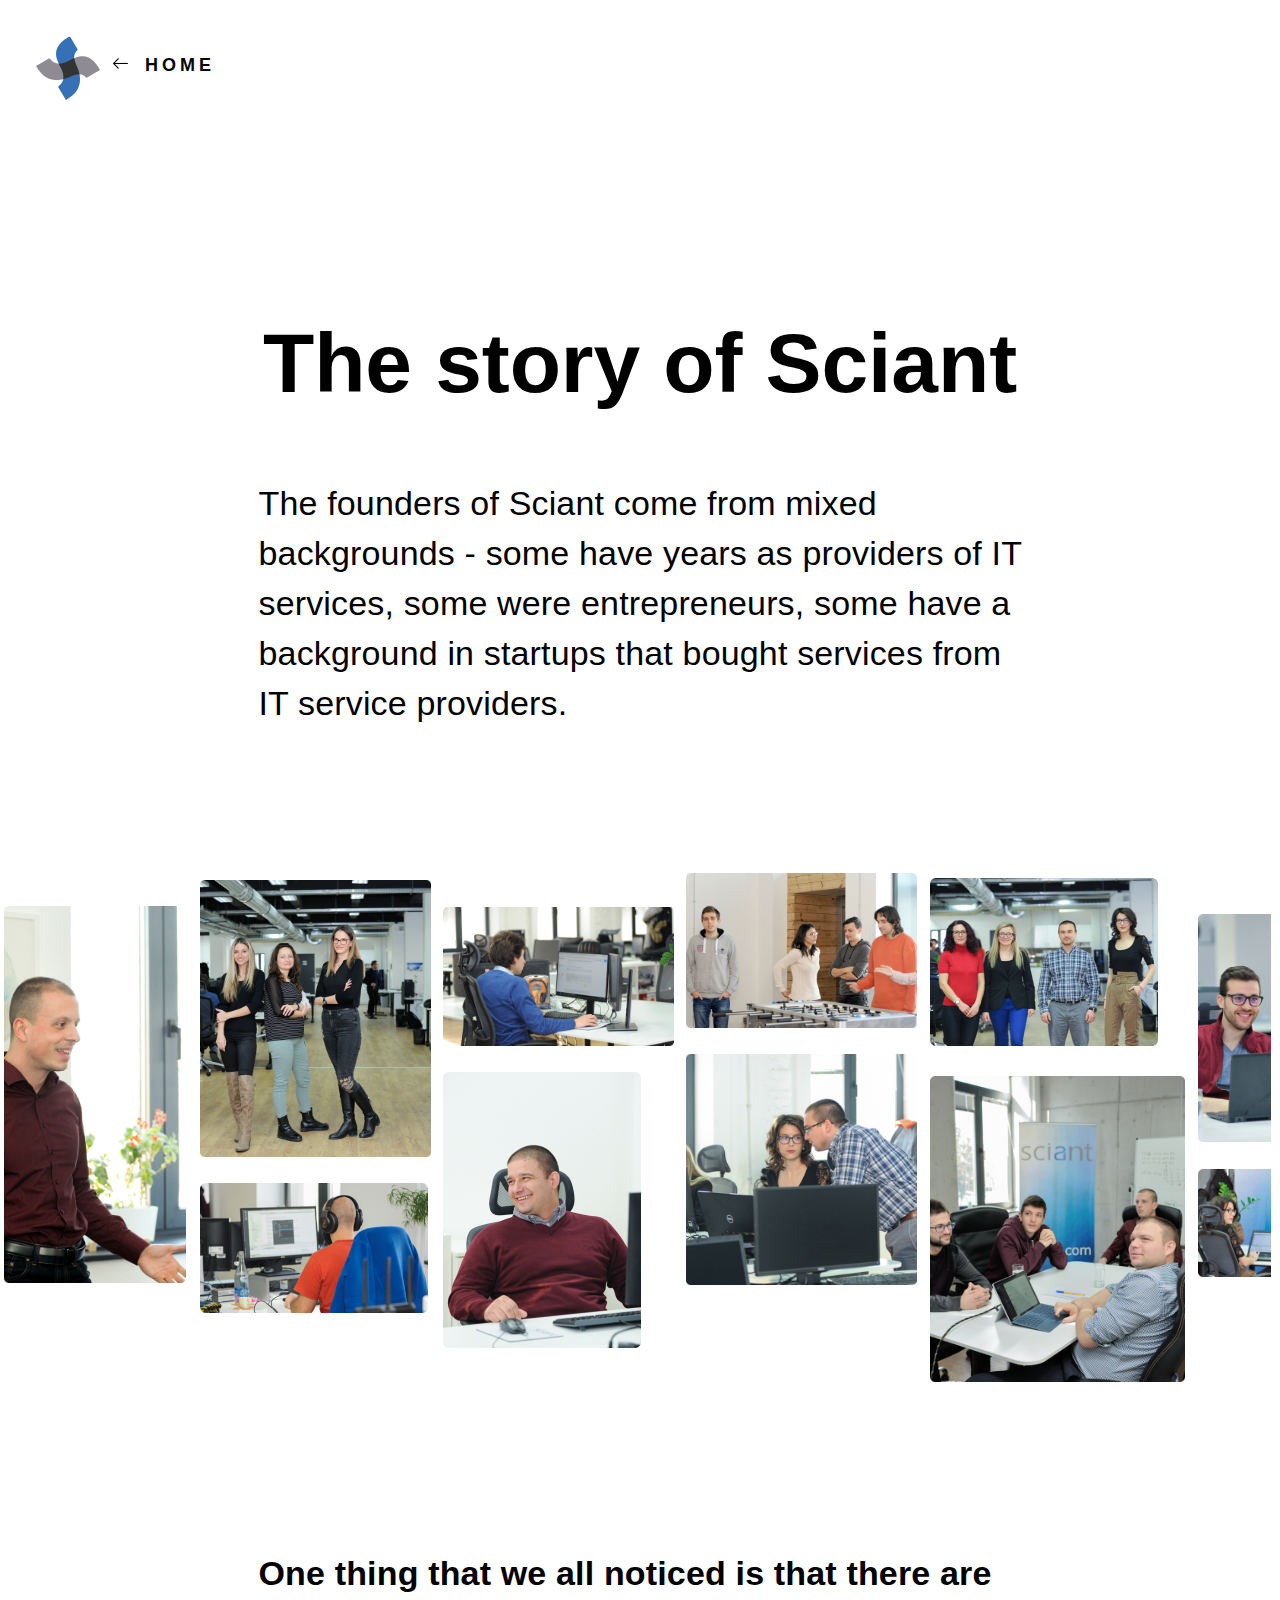
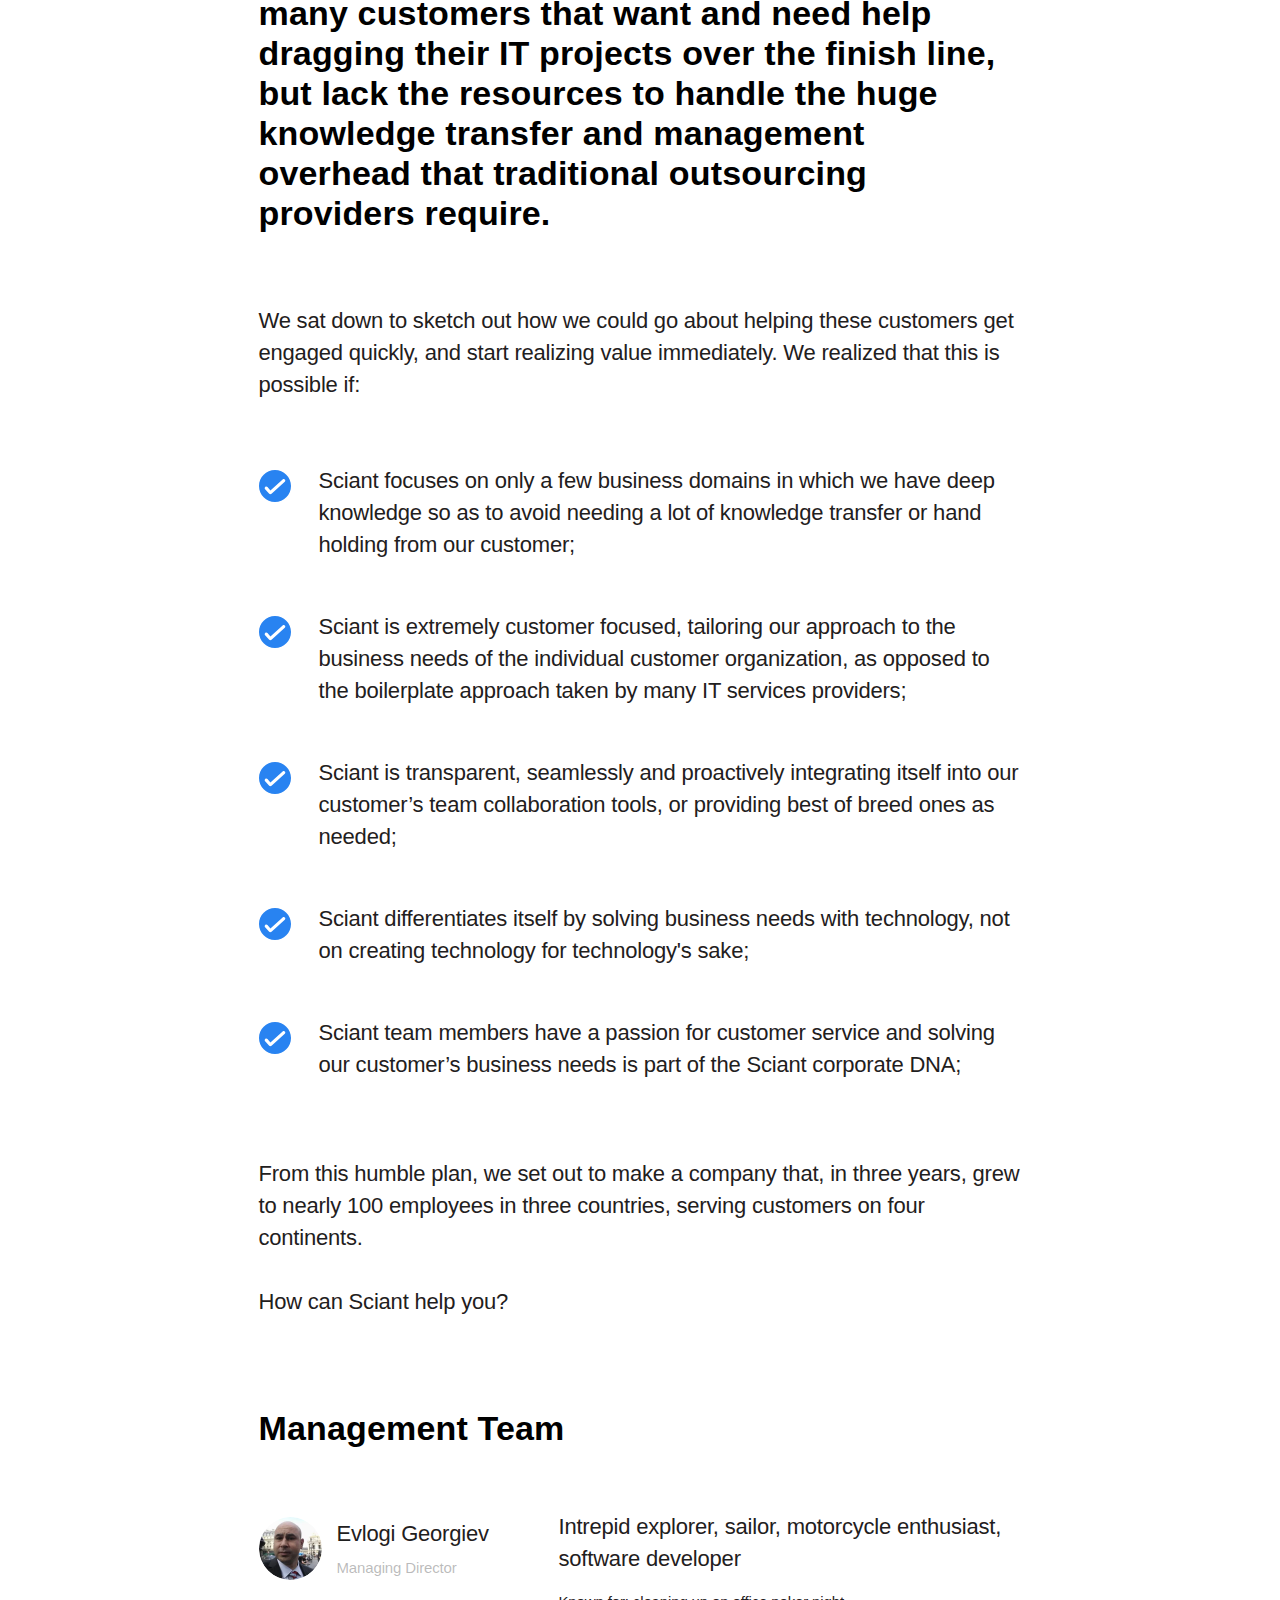
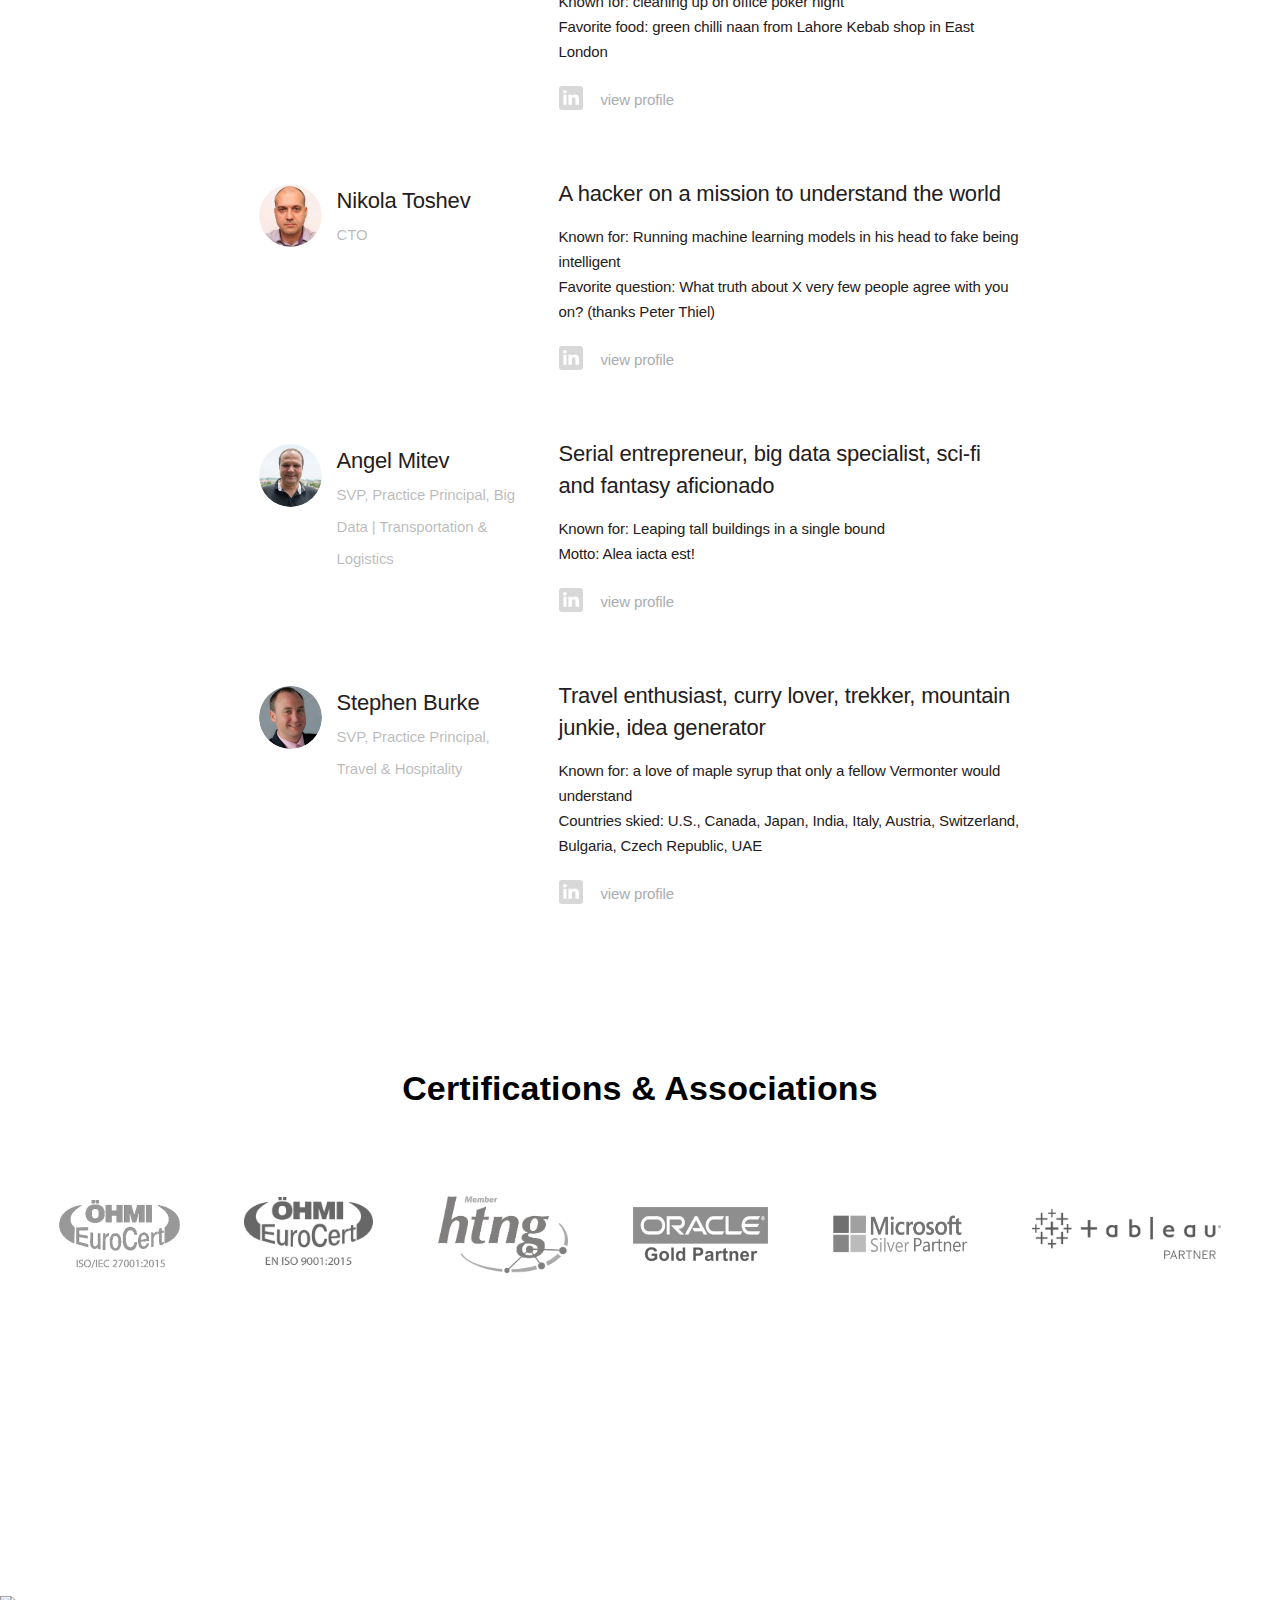
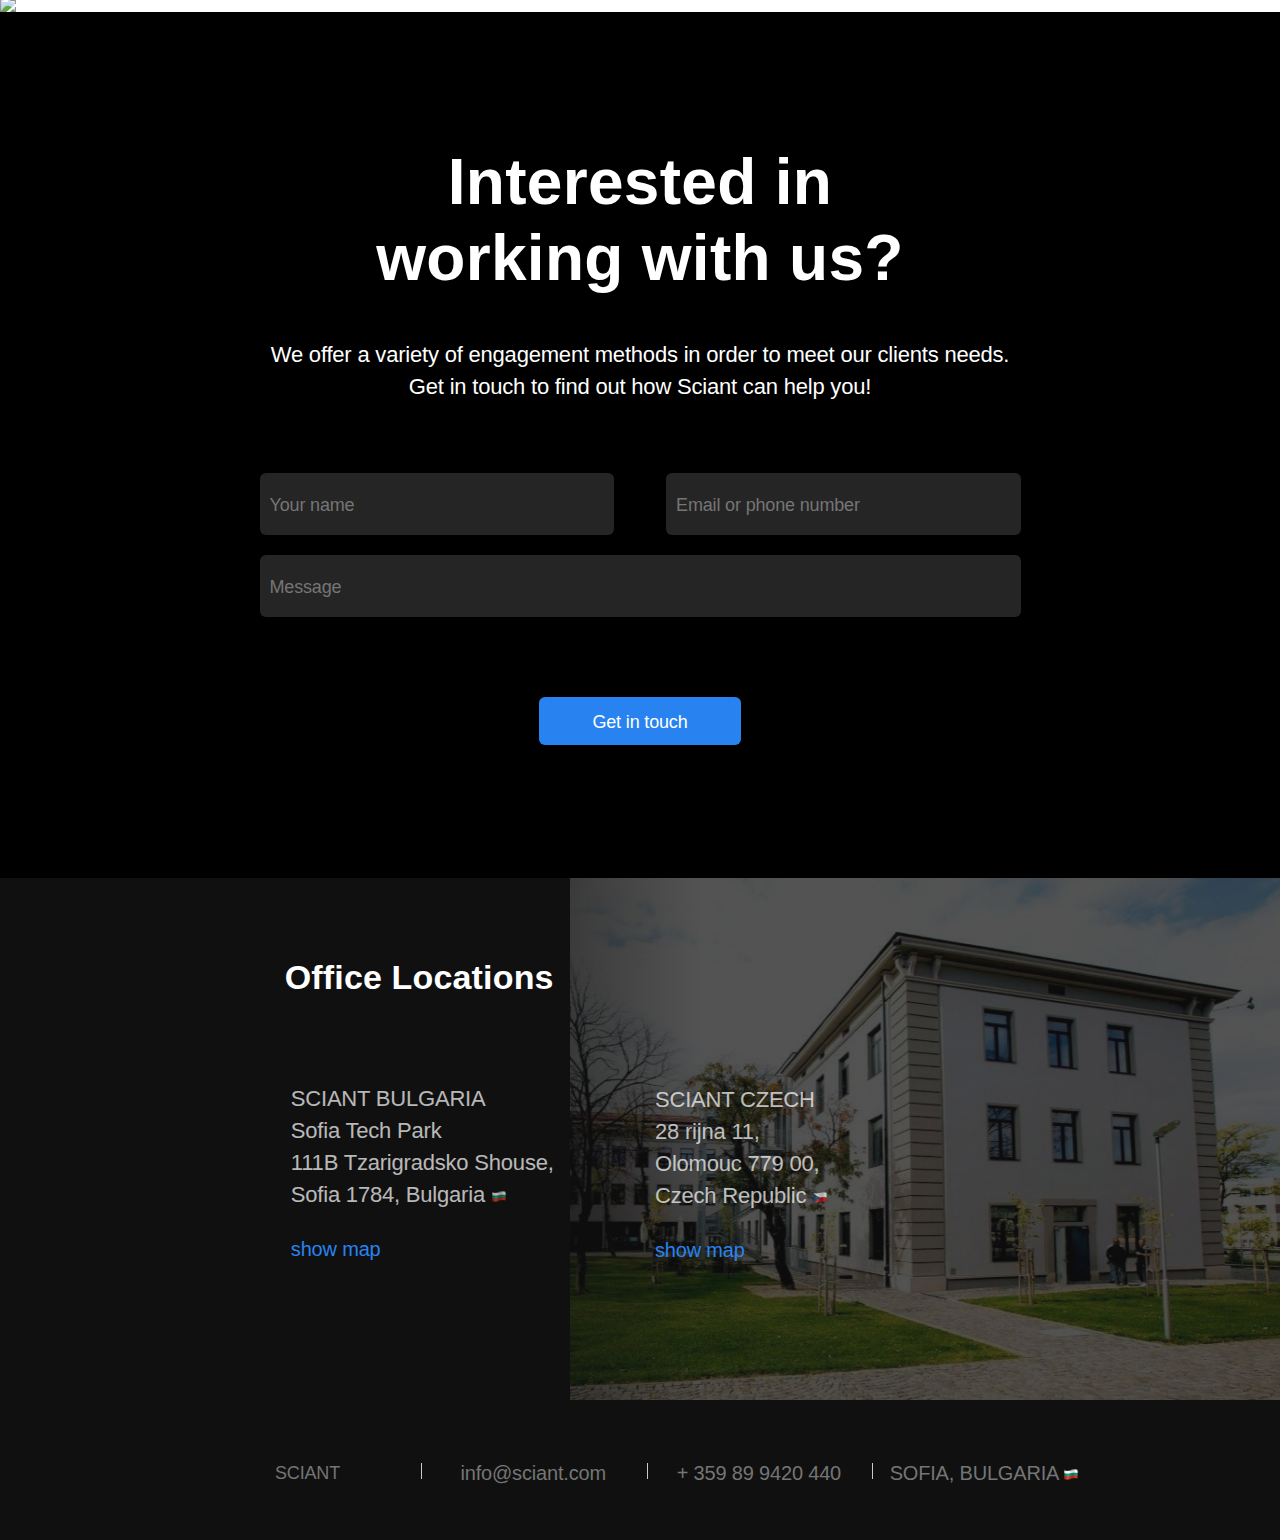
==== view/about.html @ cb7b6404 "Added tableau logo to partners." ====
<!DOCTYPE html>
<html lang="en">

<head>
    <meta charset="UTF-8">
    <meta name="viewport" content="width=device-width, initial-scale=1.0">
    <meta http-equiv="X-UA-Compatible" content="ie=edge">
    <link href="../styles/index.css" rel="stylesheet" />
    <link rel="icon" href="../assets/desktop/Logo.png">
    <title>About</title>

    <script src="https://ajax.googleapis.com/ajax/libs/jquery/3.3.1/jquery.min.js"></script>
    <script src="https://ajax.aspnetcdn.com/ajax/jQuery/jquery-3.3.1.min.js"></script>

    <script>
        $(function () {
            $("#footer").load("footer.html");
            $('#contact').load('contact.html')
        });
    </script>

</head>

<body>
    <div class="about">
        <img class='logo' src="../assets/desktop/Logo.png" />
        <a href="../index.html">HOME</a>
    </div>
    <section class="story">
        <h1>The story of Sciant</h1>
        <h3>The founders of Sciant come from mixed backgrounds - some have years as providers of IT services, some were
            entrepreneurs, some have a background in startups that bought services from IT service providers. </h3>
    </section>
    <div class="pictures-desktop">
        <div class="col1">
            <img class="img1" src="../assets/desktop/Rectangle@2x.png">
        </div>
        <div class="col2">
            <img class="img2" src="../assets/desktop/Rectangle Copy 2@2x.png">
            <img class="img3" src="../assets/desktop/Rectangle Copy 6@2x.png">
        </div>
        <div class="col3">
            <img class="img4" src="../assets/desktop/Rectangle Copy 7@2x.png">
            <img class="img5" src="../assets/desktop/Rectangle Copy 8@2x.png">
        </div>
        <div class="col4">
            <img class="img6" src="../assets/desktop/Rectangle Copy 9@2x.png">
            <img class="img7" src="../assets/desktop/Rectangle Copy 10@2x.png">
        </div>
        <div class="col5">
            <img class="img8" src="../assets/desktop/Rectangle Copy 12@2x.png">
            <img class="img9" src="../assets/desktop/Rectangle Copy 11@2x.png">
        </div>
        <div class="col6">
            <img class="img10" src="../assets/desktop/Rectangle Copy 13@2x.png">
            <img class="img11" src="../assets/desktop/Rectangle Copy 14@2x.png">
        </div>
    </div>
    <section class="noticed">
        <h3>One thing that we all noticed is that there are many customers that want and need help dragging their IT
            projects over the finish line, but lack the resources to handle the huge knowledge transfer and management
            overhead that traditional outsourcing providers require.</h3>
        <p>We sat down to sketch out how we could go about helping these customers get engaged quickly, and start
            realizing value immediately.
            We realized that this is possible if:</p>
        <ul>
            <li>
                <div>Sciant focuses on only a few business domains in which we have deep knowledge so as to avoid
                    needing a lot of knowledge transfer or hand holding from our customer;</div>
            </li>
            <li>
                <div>Sciant is extremely customer focused, tailoring our approach to the business needs of the
                    individual customer organization, as opposed to the boilerplate approach taken by many IT services
                    providers;</div>
            </li>
            <li>
                <div>Sciant is transparent, seamlessly and proactively integrating itself into our customer’s
                    team collaboration tools, or providing best of breed ones as needed;
                </div>
            </li>
            <li>
                <div>Sciant differentiates itself by solving business needs with technology, not on creating technology
                    for technology's sake;</div>
            </li>
            <li>
                <div>Sciant team members have a passion for customer service and solving our customer’s business needs
                    is part of the Sciant corporate DNA;</div>
            </li>
        </ul>
        <p class="from">From this humble plan, we set out to make a company that, in three years, grew to nearly 100
            employees in
            three countries, serving customers on four continents.
            <br><br>How can Sciant help you?
        </p>
    </section>
    <section class="management">
        <h3>Management Team</h3>
        <ul>
            <li>
                <div class="person">
                    <img src="../assets/desktop/Rectangle 3 Copy 3@2x.png">
                    <p>Evlogi Georgiev
                        <br><span>Managing Director</span></p>
                </div>
                <div class="description">
                    <p>Intrepid explorer, sailor, motorcycle enthusiast, software developer</p>
                    <span>Known for: cleaning up on office poker night
                        <br> Favorite food: green chilli naan from Lahore Kebab shop in East London</span>
                    <a class='linkedin' href="https://www.linkedin.com/in/evlogi/" target="_blank">view profile</a>
                </div>
            </li>
            <li>
                <div class="person">
                    <img src="../assets/desktop/Rectangle 3 Copy 4@2x.png">
                    <p>Nikola Toshev
                        <br><span>CTO</span></p>
                </div>
                <div class="description">
                    <p>A hacker on a mission to understand the world</p>
                    <span>Known for: Running machine learning models in his head to fake being intelligent
                        <br>Favorite question: What truth about X very few people agree with you on? (thanks Peter Thiel)</span>
                    <a class='linkedin' href="https://www.linkedin.com/in/nikola-toshev-7912951/ " target="_blank">view
                        profile</a>
                </div>
            </li>
            <li>
                <div class="person">
                    <img src="../assets/desktop/Rectangle 3 Copy 5@2x.png">
                    <p>Angel Mitev
                        <br><span>SVP, Practice Principal, Big Data | Transportation & Logistics</span></p>
                </div>
                <div class="description">
                    <p>Serial entrepreneur, big data specialist, sci-fi and fantasy aficionado</p>
                    <span>Known for: Leaping tall buildings in a single bound
                        <br> Motto: Alea iacta est!</span>
                    <a class='linkedin' href="https://www.linkedin.com/in/angel-mitev/" target="_blank">view profile</a>
                </div>
            </li>
            <li>
                <div class="person">
                    <img src="../assets/desktop/Rectangle 3 Copy 6@2x.png">
                    <p>Stephen Burke
                        <br><span>SVP, Practice Principal, Travel & Hospitality</span></p>
                </div>
                <div class="description">
                    <p>Travel enthusiast, curry lover, trekker, mountain junkie, idea generator</p>
                    <span>Known for: a love of maple syrup that only a fellow Vermonter would understand
                        <br> Countries skied: U.S., Canada, Japan, India, Italy, Austria, Switzerland, Bulgaria, Czech
                        Republic, UAE
                    </span>
                    <a class='linkedin' href="https://www.linkedin.com/in/stephen-burke-94b251/ " target="_blank">view
                        profile</a>
                </div>
            </li>
        </ul>
    </section>
    <section class="certifications">
        <h3>Certifications & Associations</h3>
        <div class="logos">
            <img class='bitmap' src="../assets/desktop/Bitmap@2x.png">
            <img class='ohmi' src="../assets/desktop/ohmi1-b.png">
            <img class='htng' src="../assets/desktop/htng-b.png">
            <img class='oracle' src="../assets/desktop/Oracle-gold-partner-logo-300x119@2x.png">
            <img class='microsoft' src="../assets/desktop/Microsoft-Silver-Partner@2x.png">
            <img class='tableau' src="../assets/desktop/Tableau@2x.png">
        </div>
    </section>
    <img class="staff" src='../assets/desktop/Group 8 Copy 2@2x.png'>
    <section id="contact"></section>
    <section class="location">
        <div class="officebg">
            <h3>Office Locations</h3>
            <div>
                <p class="bulgaria">SCIANT BULGARIA<br>
                    Sofia Tech Park<br>
                    111B Tzarigradsko Shouse,<br>
                    Sofia 1784, Bulgaria
                </p>
                <a href="https://www.google.com/maps/place/Sofia+Tech+Park/@42.6675837,23.3712135,17z/data=!3m1!4b1!4m5!3m4!1s0x40aa85d643a3af15:0xcbc66ddbb54d08b3!8m2!3d42.6675837!4d23.3734022"
                    target="_blank">show map</a>
            </div>
        </div>
        <div class="officecz">
            <div>
                <p class="czech">SCIANT CZECH<br>
                    28 rijna 11,<br>
                    Olomouc 779 00,<br>
                    Czech Republic
                </p>
                <a href="https://www.google.com/maps/place/28.+%C5%99%C3%ADjna+459%2F11,+779+00+Olomouc/@49.5950466,17.2474837,17z/data=!3m1!4b1!4m5!3m4!1s0x47124ef4671cffcb:0xe9cf0e60f687d433!8m2!3d49.5950466!4d17.2496724"
                    target="_blank">show map</a>
            </div>
        </div>
    </section>

    <div id='footer'></div>
</body>

</html>
---- styles/index.css ----
@viewport {
    width: device-width;
}

.emailNotValidTip {
	color: #cc0000;
    font-size: 22px;
    font-weight: bold;
}

body {
    position: static;
    max-width: 1680px;
    width: 100%;
    font-family: -apple-system, BlinkMacSystemFont, sans-serif;
    font-size: 22px;
    letter-spacing: -0.2px;
    margin: 0 auto;
    padding: 0 auto;
    color: #1F2020;
    line-height: 32px;
    scroll-snap-type:none;
    scroll-snap-align: none;
    overflow-x: hidden;
}
.head {
    width: 60%;
}

div.menuDiv.fa, .fa-align-justify {
    display: none;
}

section {
    max-width: 1680px;
}

h1 {
    font-size: 84px;
    font-weight: 900;
    letter-spacing: -0.11px;
    line-height: 100px;
    margin-bottom: 30px;
	padding-top: 50px;
    color: #000000;
}

h2 {
    font-size: 64px;
    font-weight: 900;
    letter-spacing: 0.3px;
    line-height: 76px;
    color: #000000;
}

h3 {
    font-size: 34px;
    font-weight: bold;
    letter-spacing: 0.16px;
    line-height: 40px;
    color: #000000;
}

h4 {
    color: #808080;
    font-size: 15px;
    letter-spacing: 0.16px;
    line-height: 25px;
    margin-top: 0;
}

ul {
    list-style-type: none;
    display: flex;
}

a {
    text-decoration: none;
    font-size: 20px;
    letter-spacing: -0.18px;
    line-height: 30px;
}




hr {
    max-width: 903px;
    margin: auto;
    border: 1px solid #D2D3D4;
    width: 99%;
    margin-bottom: 30px;
    margin-top: 50px;
}
#servicesID {
    height: 88px;
}
#verticalsID {
    height: 88px;
}
#jobsID {
    height: 88px;
}

.header {
    width: 100%;
    max-width: 1680px;
    max-height: 88px;
    display: flex;
    flex-direction: row;
    justify-content: space-between;
    top: 0;
    position: fixed;
    background-color:#FFFFFF;
    z-index: 100000;
}

.logo-header {
    background-image: url('../assets/desktop/Logotype@3x.svg');
    width: 191px;
    height: 64px;
    margin-left: 36px;
    margin-top: 2%;
    margin-bottom: 4%;
}


#menu{
    padding: 0px;
    justify-content: flex-end;
    background-color: #FFFFFF;
    margin-right: 3%;

}

.header li {
    margin: 3% 2% 0;
}

.header a {
    display: block;
    color: #1F2020;
    font-size: 22px;
    letter-spacing: -0.2px;
    line-height: 26px;
}


.presentation {
    margin: 6% 2% 0 21.3%;
}

.presentation h3 {
    font-weight: 500;
    line-height: 50px;
    max-width: 826px;
    margin-bottom: 30px;
}

.button {
    height: 48px;
    width: 202px;
    border-radius: 6px;
    background-color: #2883F1;
    color: #FFFFFF;
    font-size: 18px;
    font-weight: 500;
    letter-spacing: -0.16px;
    line-height: 48px;
    border: none;
    text-align: center;
}

.presentation a {
    color: #A9ADB2;
    font-size: 15px;
    font-weight: 500;
    letter-spacing: -0.14px;
    line-height: 18px;
    display: inline-block;
    margin-right: 3.5%;
    margin-top: 135px;
}

.presentation a::before {
    height: 24px;
    width: 24px;
    vertical-align: -27%;
    margin-right: 15px;
}

.twitter::before {
    content: url('../assets/desktop/Twitter-Default.png');
}

.linkedin::before {
    content: url('../assets/desktop/LinkedIn-Default@3x.svg');
}

.twitter:hover::before {
    content: url('../assets/desktop/Twitter-Active@3x.svg');
}

.linkedin:hover::before {
    content: url('../assets/desktop/LinkedIn-Active.png')
}

#about {
    height: 800px;
    max-width: 1680px;
    margin-top: 145px;
    position: relative;
    overflow: hidden;
}

#sciantVideo {
    position: absolute;
    top: 0;
    left: 0;
    height: 945px;
    background: linear-gradient(51.44deg, #3670B6 0%, #3065A4 100%);
    z-index: -1;
}

#about h3 {
    position: sticky;
    font-weight: 500;
    color: #FFFFFF;
    padding: 183px 2% 0 21.5%;
    max-width: 560px;
}

#about a {
    color: #FFFFFF;
    opacity: 0.7;
    display: inline-block;
    margin: 25px auto 0 21.5%;
}

#about a::after {
    content: '';
    border: solid white;
    border-width: 0 2px 2px 0;
    display: inline-block;
    padding: 3px;
    margin-left: 14px;
    opacity: 0.7;
    vertical-align: 1px;
    transform: rotate(-45deg);
    -webkit-transform: rotate(-45deg);
}

#verticals {
    text-align: center;
    max-width: 766px;
    margin: 100px auto 0px;
}

.knowledge {
    max-width: 580px;
    margin: -14px auto 69px;
}

#verticals ul {
    text-align: left;
    justify-content: space-between;
    padding: 0;
}

#verticals li {
    max-width: 363px;
    margin-bottom: 60px;
}

#verticals h3 {
    margin-bottom: 24px;
}

.automotive {
    padding-top: 33px;
}

.automotive::before {
    content: url('../assets/desktop/car@3x.svg');
    height: 66px;
    width: 100px;
}

.finTech::before {
    content: url('../assets/desktop/Fintech@3x.svg');
    height: 100px;
    width: 100px;
}

.transportation {
    padding-top: 12px;
}

.transportation::before {
    content: url('../assets/desktop/Logistics@3x.svg');
    height: 86px;
    width: 100px;
    display: block;
    padding-bottom: 19px;
}

.travel::before {
    content: url('../assets/desktop/Travel@3x.svg');
    height: 100px;
    width: 100px;
    padding-bottom: 17px;
    display: block;
}

#services {
    margin-top: -30px;
}

#services h2 {
    font-size: 44px;
    font-weight: 900;
    letter-spacing: 0.21px;
    line-height: 53px;
    text-align: center;
    padding-top: 10px;
}

#services img {
    height: 76px;
    width: 76px;
    margin-bottom: -7px;
}

#services li {

    display: flex;
    flex-direction: row;
}

#services ul {
    justify-content: center;
    margin: 57px 0px -56px -38px;
    flex-direction: row;
}

#services div {
    display: inline-block;
    width: 163px;
    text-align: center;
    padding: 19px;
}

.technologies {
    height: 363px;
    width: 100%;
    background-color: #F2F2F2;
    margin-top: 123px;
    text-align: center;
    padding-bottom: 30px;
}

.technologies h3 {
    padding-top: 118px;
}

.logos {
    display: flex;
    flex-wrap: wrap;
    flex-direction: row;
    justify-content: space-between;
    padding: 11px;
    align-items: center;
    max-width: 1163px;
    margin: auto;
}

.java {
    height: 67px;
    width: 108px;
}

.js {
    height: 77px;
    width: 77px;
}

.python {
    height: 53px;
    width: 192px;
}

.react {
    height: 77px;
    width: 138px
}

.net {
    height: 35px;
    width: 144px;
}

.angular {
    height: 39px;
    width: 153px;
}

.hadoop {
    height: 50px;
    width: 188px;
}

.news {
    max-width: 872px;
    margin: 121px 0px 168px 27.2%;
}

.news ul {
    flex-direction: column;
    padding: 0;

}

.news li {
    display: flex;
    flex-direction: row;
    justify-content: space-between;
}

.news img {
    height: 260px;
    width: 263px;
    border: 1px solid #D2D3D4;
    border-radius: 10px;
    margin-top: 30px;
    margin-right: 2%;
}

.news div {
    max-width: 572px;
}

.news span {
    color: #808080;
    font-size: 15px;
    font-weight: bold;
    letter-spacing: 0.16px;
    line-height: 18px;
    display: block;
    margin-top: 36px;
    margin-bottom: -19px;
}

.news p {
    margin: -10px 0 29px;
}

.news a {
    color: #0076FD;
}

.news a::after {
    content: '';
    border: solid #0076FD;
    ;
    border-width: 0 2px 2px 0;
    display: inline-block;
    padding: 3px;
    margin-left: 14px;
    opacity: 0.7;
    vertical-align: 1px;
    transform: rotate(-45deg);
    -webkit-transform: rotate(-45deg);
}

.clients {
    background-color: #000000;
}

.clients h2 {
    padding-top: 133px;
    padding-bottom: 15px;
    color: #FFFFFF;
    text-align: center;
}

.clients h3 {
    font-weight: 500;
    line-height: 50px;
    color: #FFFFFF;
    text-align: center;
    opacity: 0.72;
    min-height: 350px;
    margin-bottom: 0;
}

.clients .logos {

    max-width: 100%;
    justify-content: space-around;
    margin-left: -27px;
    padding-top: 38px;
    padding-bottom: 30px;
}

.clients hr {
    max-width: 100%;
    border: 1px solid #D2D3D4;
    opacity: 0.3;
    margin-top: 114px;
    margin-bottom: 0;
}

.comments {
    max-width: 763px;
    padding-top: 10px;
    color: white;
}

.person img {
    height: 63px;
    width: 63px;
    border: 1px solid black;
    border-radius: 100%;
    margin-left: -32px;

}


.prev {
    margin-top: 140px;
    color: #FFFFFF;
    margin-left: 5%;
    opacity: 0.72
}

.fa-angle-right:before{
    font-size: 106px;  
}

.next {

    margin-top: 140px;
    margin-top: 140px;
    margin-right: 5%;
    color: #FFFFFF;
    opacity: 0.72
}

.fa-angle-left:before{
    font-size: 106px;
}


.hide {
    display: none;
}

.gallery {
    display: flex;
    flex-direction: row;
    justify-content: space-between;
}

.hrlogo {
    display: none;
}

.person {
    display: flex;
    flex-direction: row;
    justify-content: center;
}

.gallery .clientLogo {
    display: none;
}

.person p {
    font-size: 20px;
    font-weight: 600;
    letter-spacing: -0.18px;
    line-height: 30px;
    padding-left: 37px;
    margin-top: 0;
}

.person span {
    opacity: 0.5;
}

.sendin {
    height: 156px;
    width: 166px;
    opacity: 0.4;
}

.koridor {
    height: 31px;
    width: 115px;
    opacity: 0.4;
}

.dhisco {
    height: 45px;
    width: 107px;
}

.tora {
    height: 34px;
    width: 95px;
    opacity: 0.4;
}

.ota {
    height: 62px;
    width: 122px;
    opacity: 0.56;
}

.protel {
    height: 59px;
    width: 133px;
}

.duetto {
    height: 26px;
    width: 102px;
}

.ivvi {
    height: 43px;
    width: 100px;
}

#jobs {
    display: flex;
    flex-direction: column;
    margin: 61px auto 0;
    text-align: center;
    align-items: center;
}

#jobs h2 {
    margin-bottom: 12px;
}

#jobs p {
    max-width: 763px;
}

#jobs ul {
    text-align: left;
    padding-left: 0;
    justify-content: space-between;
    max-width: 776px;
    width: 100%;
    margin-top: 36px;
    margin-bottom: 0px;
}

#jobs li {
    max-width: 369px;
    margin-left: 1%;
}

#jobs li h3 {
    margin-bottom: 6px;
}

#jobs li p {
    margin-top: 28px;
    margin-bottom: 27px;
}

#jobs a {
    color: #2883F1;
}

#jobs a::after {
    content: '';
    border: solid #2883F1;
    ;
    border-width: 0 2px 2px 0;
    display: inline-block;
    padding: 3px;
    margin-left: 14px;
    vertical-align: 1px;
    transform: rotate(-45deg);
    -webkit-transform: rotate(-45deg);
}

.bulgaria::after {
    content: url(../assets/desktop/bulgaria-flag-waving-icon-16.png);
}

.czech::after {
    content: url('../assets/desktop/czech-republic-flag-waving-icon-16.png')
}

#contact {
    min-height: 866px;
    background-color: #000000;
    text-align: center;
    color: #FFFFFF;
    margin-top: 188px;
}

#contact h2 {
    margin: auto;
    padding-top: 132px;
    max-width: 628px;
    color: #FFFFFF;
    padding-bottom: 43px;
}

#contact p {
    max-width: 761px;
    margin: auto;
}

form {
    padding-top: 70px;
    display: flex;
    flex-direction: column;
    margin: auto;
    max-width: 761px;
    padding-left: 10px;
    padding-right: 10px;
}

input {
    color: #FFFFFF;
    background-color: rgba(250, 250, 250, 0.15);
    height: 60px;
    border: none;
    border-radius: 6px;
    margin-bottom: 20px;
    padding-left: 10px;
    font-size: inherit;
}

.user {
    display: flex;
    justify-content: space-between;
}

.user input {
    max-width: 363px;
    width: 45%;
}

input::placeholder {
    color: #757575;
    font-size: 18px;
    font-weight: 500;
    letter-spacing: -0.16px;
    line-height: 21px;
}

button {
    margin: 60px auto;
}

#footer {
    height: 140px;
    color: #757575;
    background-color: rgba(3, 3, 3, 0.95);
    font-size: 18px;
    font-weight: 500;
    letter-spacing: -0.16px;
    line-height: 21px;

}

#footer ul {
    padding-top: 63px;
    justify-content: space-between;
    width: 70%;
    margin: auto;
}

#footer li {
    border-right: 1px solid #C4CBD3;
    padding-right: 2%;
    height: 16px;
    width: 191px;
    text-align: center;
    margin-right: 10px;
}

#footer li:last-child {
    border: none;
}

#footer a {
    color: #757575;
    display: inline-block;
    margin-top: -5px;
}

.story h1 {
    text-align: center;
    margin-top: 154px;
}

.story h3 {
    font-weight: 500;
    line-height: 50px;
    max-width: 763px;
    margin: auto;
    padding-top: 35px;
}

.about .logo {
    height: 64px;
    width: 64px;
    margin: 36px 13px auto 36px;
}

.about a {
    color: #000000;
    position: absolute;
    font-size: 18px;
    font-weight: 900;
    letter-spacing: 4px;
    line-height: 21px;
    margin-top: 55px;
    display: inline-block;
}

.about a::before {
    content: url('../assets/desktop/left-arrow.png');
    display: inline-block;
    width: 32px;
    height: 32px;
}

.pictures-desktop {
    display: flex;
    flex-wrap: wrap;
    padding: 128px 0;
}

.col1 {
    flex: 15%;
    max-width: 15%;
    padding: 0 4px;
}

.col2 {
    flex: 19%;
    max-width: 19%;
}

.col3 {
    flex: 19%;
    max-width: 19%;
}

.col4 {
    flex: 19%;
    max-width: 19%;
}

.col5 {
    flex: 21%;
    max-width: 21%;
}

.col6 {
    flex: 5%;
    max-width: 6%;
}

.img1 {
    height: auto;
    max-width: 220px;
    margin-top: 26%;
}

.img2 {
    margin-top: 10%;
    margin-left: -1%;
    height: auto;
    max-width: 304px;
}

.img3 {
    margin-top: 7%;
    margin-left: 23%;
    height: auto;
    max-width: 228px;
}

.img4 {
    margin-top: 21%;
    height: auto;
    max-width: 304px;
}

.img5 {
    margin-top: 7%;
    margin-left: 21%;
    height: auto;
    max-width: 198px;
}

.img6 {
    margin-top: 7%;
    margin-left: 1%;
    height: auto;
    max-width: 304px;
}

.img7 {
    margin-top: 7%;
    height: auto;
    max-width: 304px;
}

.img8 {
    margin-top: 8%;
    margin-left: 28%;
    height: auto;
    max-width: 228px;
}

.img9 {
    margin-top: 8%;
    margin-left: 8%;
    height: auto;
    max-width: 304px;
}

.img10 {
    margin-top: 75%;
    margin-left: 7%;
    height: auto;
    max-width: 88px;
    width: 100%
}

.img11 {
    margin-top: 23%;
    margin-left: 7%;
    height: auto;
    max-width: 88px;
    width: 100%;
}

.pictures-desktop img {
    width: 100%;
}

.noticed {
    max-width: 763px;
    margin: auto;
}

.noticed ul {
    flex-direction: column;
    padding: 0;
}

.noticed div {
    display: inline-block;
    max-width: 700px;
    margin-left: 60px;
    margin-top: -5px;
    margin-bottom: 55px;
}

.noticed p {
    padding-top: 38px;
    padding-bottom: 47px;
}

.noticed li::before {
    content: '';
    background-image: url('../assets/desktop/Checkmark@3x.svg');
    background-size: contain;
    display: inline-block;
    width: 32px;
    height: 32px;
    position: absolute;

}

.noticed .from {
    padding-top: 0;
    padding-bottom: 30px;
}

.management {
    max-width: 763px;
    margin: auto;
}

.management h3 {
    font-weight: bold;
    line-height: 40px;
}

.management ul {
    flex-direction: column;
    padding: 0;
    margin-top: 60px;

}

.management li {
    display: flex;
    flex-direction: row;
    justify-content: space-between;
    margin-bottom: 61px;

}

.management {
    margin-top: 60px;
}

.management img {
    border: none;
    margin-left: 0;
    margin-top: 9px;

}

.management .person p {
    max-width: 183px;
    color: #1F2020;
    font-size: 22px;
    font-weight: 500;
    letter-spacing: -0.2px;
    line-height: 32px;
    margin-top: 10px;
    padding-left: 15px;
}

.management .person span {
    color: rgba(0, 0, 0, 0.54);
    font-size: 15px;
    letter-spacing: -0.14px;
    line-height: 25px;
}

.description {
    max-width: 463px;
    display: flex;
    flex-direction: column;
}

.description span {
    font-size: 15px;
    letter-spacing: -0.14px;
    line-height: 25px;
}

.description a {
    color: #A9ADB2;
    font-size: 15px;
    font-weight: 500;
    letter-spacing: -0.14px;
    line-height: 18px
}

.description p {
    margin-top: 3px;
    margin-bottom: 14px;
}

.description span {
    margin-bottom: 22px;
}

.description a::before {
    display: inline-block;
    padding-right: 18px;
    vertical-align: -27%;
}

.description a {
    vertical-align: middle;
}

.certifications {
    margin-top: 99px;
    margin-bottom: 108px;
}

.certifications h3 {
    text-align: center;
    margin-bottom: 76px;
}

.bitmap {
    height: 68px;
    width: 121px;
}

.ohmi {
    height: 73px;
    width: 129px;
}

.htng {
    height: 78px;
    width: 130px;
}

.oracle {
    height: 54px;
    width: 135px;
}

.microsoft {
    height: 38px;
    width: 135px;
}

.tableau {
    height: 50px;
    width: 189px;
}

.staff {
    max-width: 1680px;
    width: 100%;
    margin-bottom: -197px;
}

.location {
    display: flex;
    height: 522px;
}

.officebg {
    background-color: rgba(3, 3, 3, 0.95);
    width: 45%;
    display: flex;
    flex-direction: column;
    align-items: flex-end;
}

.officecz {
    background-image: url('../assets/desktop/Group\ 6@2x.png');
    width: 56%;
    background-size: cover;
    background-position-x: right;
    margin-left: -1px;
}

.location h3 {
    color: #FFFFFF;
    font-weight: 900;
    margin: 79px 3% 24px auto;
    height: 80px;
}

.officebg div {
    margin-right: 3%;
}

.officecz div {
    margin: 206px 0 0 12%;
}

.location p {
    max-width: 363px;
    color: #FFFFFF;
    opacity: 0.7;
}

.location a {
    color: #2883F1;
}

@media (max-width: 1545px) {
    .pictures-desktop img {
        width: 95%;
    }

    .img1 {
        margin-left: 0;
    }

    .img2 {
        margin-left: 0;
    }

    .img3 {
        margin-left: 0;
    }

    .img4 {
        margin-left: 0;
    }

    .img5 {
        margin-left: 0;
    }

    .img6 {
        margin-left: 0;
    }

    .img7 {
        margin-left: 0;
    }

    .img8 {
        margin-left: 0;
    }

    .img9 {
        margin-left: 0;
    }

    .img10 {
        margin-left: 0;
    }

    .img11 {
        margin-left: 0;
    }
}

@media (max-width: 1300px) {
    #verticals {
        margin: auto;
    }

    .news {
        margin: auto;
    }

    .technologies .logos {
        justify-content: center;
    }

    .clients .logos {
        height: 130px;
        overflow: hidden;
    }

    .technologies img {
        margin-right: 2%;
    }

    #foother {
        flex-wrap: wrap;
    }
}

@media (max-width: 778px) {
    

    div.menuDiv.fa ,.fa-align-justify {
        display: inline-block;
        margin-top: 40px;
        margin-bottom: 18px;
        color: #3065A4;
        float: right;
        margin-right: 4%;
        font-size: 35px;

    }
    #menu {
        display: none;
    }
	
    .header{
        display: block;
    }

    .header a {
        display: inline-block;
       font-size: 30px;
    }
    .header li {
        border-bottom: 1px solid #757575;
        
        width: 100%;
        text-align: center;
        padding: 8px;
     
    }
     ul#menu li:hover {
        background-color: #757575;
       
    }

	ul#menu a {
		width:100%;
		height:100%;
	}
	
    #menu {

        overflow: hidden;
        padding: 0;
        margin: 0 auto;
        display: none;
        flex-direction: column;
        align-items: flex-start;
        -webkit-transition: all 0.3s ease;
        width: 100%;   
      }
    .head {
          width: 100%;
          margin-top: -127px;
    }

    .presentation {
        margin-top: 20%;
    }
    .location {
        width: 100%;
    }

    h1 {
        font-size: 44px;
        letter-spacing: -0.06px;
        line-height: 53px;
        margin-bottom: 28px;
    }
   

    #services ul {
        flex-direction: column;
        align-items: center;
    }

    #services h2 {
        font-size: 34px;
        font-weight: 900;
        letter-spacing: 0.16px;
        line-height: 40px;
        margin-top: 44px;
        margin-left: -20px;
        margin-bottom: -26px;
    }

    #services div {
        width: 132px;
    }

    #verticals li {
        width: 48%;
    }

    #footer ul {
        padding-top: 10px;
        flex-wrap: wrap;
    }

    #footer li {
        margin-top: 22px;
        border: none;
    }
}

@media (max-width: 550px) {
    body {
        font-size: 17px;
        letter-spacing: -0.15px;
        line-height: 27px;
    }

    h2 {
        font-size: 44px;
        font-weight: 900;
        letter-spacing: -0.06px;
        line-height: 53px;
    }

    h3 {
        font-size: 34px;
        font-weight: 500;
        letter-spacing: 0.16px;
        line-height: 40px;
    }

    a {
        font-size: 20px;
        letter-spacing: -0.18px;
        line-height: 30px;
    }

    .button {
        width: 278px;
        margin-top: 5px;
        margin-bottom: 35px;
    }

    div.menuDiv.fa, .fa-align-justify {
    
        margin-bottom: 6px;
      
    }
    .logo-header {
        background-image: url('../assets/mobile/Logotype.png');
        width: 131px;
        height: 44px;
        margin-top: 6%;
        margin-left: 29px;
        
    }

    .presentation {
        margin: 26% 2% 0 9%;
    }

    .presentation h3 {
        font-size: 22px;
        letter-spacing: 0.1px;
        line-height: 32px;
        padding-right: 5%;
        margin-bottom: 23px;
    }

    .presentation a {
        margin-top: 12px;
    }

    .presentation .twitter {
        margin-top: 49px;
    }
    .head {
        margin-top: -98px;
		overflow: auto;
    }

    #about {
        margin-top: 82px;
        height: 662px;
    }

    #sciantVideo {
        height: 662px;
        width: auto;

    }

    #about h3 {
        color: #FFFFFF;
        padding: 115px 3% 0 17%;
        font-size: 22px;
        font-weight: 500;
        letter-spacing: 0.1px;
        line-height: 26px;
    }

    #about a {
        font-size: 16px;
        letter-spacing: -0.15px;
        margin-left: 18%;
    }

    #about a::after {
        margin-left: 24px;
    }

    .knowledge {
        font-size: 22px;
        letter-spacing: -0.2px;
        line-height: 32px;
        text-align: left;
        padding-left: 2%;
        margin-bottom: 36px;
    }

    #verticals {
        margin: 50px 0px auto 23px;
    }

    #verticals ul {
        flex-direction: column;
        margin-left: 2%;

    }

    #verticals li {
        padding-top: 20px;
        margin-bottom: 8px;
        max-width: 363px;
        width: 100%;
    }

    #verticals h2 {
        margin-bottom: 28px;
    }

    .technologies {
        height: 860px;
        margin-top: 70px;
        padding-bottom: 0;
    }

    .technologies h3 {
        font-weight: bold;
        width: 81%;
        margin: auto;
        padding-top: 43px;
    }

    .technologies .logos {
        padding-top: 42px;
        justify-content: space-between;
    }

    .logos {
        flex-direction: column;
        justify-content: space-between;
        height: 600px;
    }

    .news {
        margin: 70px 0 0 8%;
    }

    .news li {
        flex-direction: column;
    }

    .view h3 {
        font-size: 17px;
        font-weight: 500;
        letter-spacing: 0.08px;
        line-height: 27px;
    }

    .clients h2 {
        letter-spacing: 0.21px;
        margin-bottom: 4px;
    }

    .prev {
      
        margin-top: 300px;
    }

    .next {
     
        margin-top: 300px;
    }
    .fa-angle-right:before{
        font-size: 56px;
        
    }
    .fa-angle-left:before{
        font-size: 56px;
        
    }

    .gallery .clientLogo {
        display: flex;
        justify-content: center;
        width: 100%;
        padding: 11px;
        align-items: center;
        height: 134px;
    }

    .hr {
        display: none;
    }

    .hrlogo {
        display: inline-block;
    }

    .clients .logos {
        display: none;
    }

    .person {
        flex-direction: column;
        margin: -45px auto;

    }

    .person p {
        padding: 22px 0;
        margin: auto;
        text-align: center;
        height: 90px;
    }

    .person img {
        margin: auto;
    }

    .clients hr {
        margin-top: 80px;
    }

    .clients .logos {
        flex-direction: row;
        overflow: hidden;
        height: 129px;
    }

    #jobs {
        width: 85%;
    }

    #jobs h2 {
        margin-top: -9px;
        letter-spacing: -2px;
    }

    #jobs ul {
        flex-direction: column;
        margin-top: 18px;
    }

    #jobs li {
        margin-top: 8px;
    }

    #jobs li h3 {
        font-weight: bold;
    }

    #jobs li p {
        font-size: 17px;
        letter-spacing: -0.15px;
        line-height: 27px;
        text-align: left;
    }

    #jobs p {
        font-size: 22px;
        letter-spacing: -0.2px;
        line-height: 32px;
        text-align: center;
    }

    #contact {
        margin-top: 49px;
        min-height: 700px;
    }

    #contact h2 {
        letter-spacing: 0.21px;
        padding-top: 61px;
        padding-bottom: 20px;
    }

    #contact p {
        font-size: 22px;
        letter-spacing: -0.2px;
        line-height: 32px;
        text-align: center;
        width: 86%;
    }

    form {
        padding-top: 40px;
    }

    .user {
        flex-direction: column;
    }

    .user input {
        width: 92%;
    }

    .message {
        width: 92%;
        height: 149px;
    }

    input::placeholder {
        padding-left: 15px;
        height: 21px;
        font-size: 18px;
        font-weight: 500;
        letter-spacing: -0.16px;
        line-height: 21px;
        vertical-align: top;
    }

    #footer {
        height: 212px;
    }

    #footer ul {
        flex-direction: column;

        justify-content: space-between;
        padding: 0;
        margin-left: 23px
    }

    #footer li {
        border: none;
        padding-bottom: 12px;
        text-align: left;
    }

    .about .logo {
        height: 44px;
        width: 44px;
    }

    .about a {
        margin-top: 48px;
        margin-left: 5px;
    }

    .story {
        width: 82%;
        margin: auto;
    }

    .story h1 {
        font-size: 44px;
        font-weight: 900;
        letter-spacing: -0.06px;
        line-height: 53px;
        text-align: left;
        margin-top: 46px;
    }

    .story h3 {
        font-size: 22px;
        font-weight: 500;
        letter-spacing: 0.1px;
        line-height: 32px;
        padding-top: 0;
    }

    .pictures-desktop {
        padding: 44px 0;
    }

    .col1 {
        flex: 48%;
        max-width: 50%;
    }

    .col2 {
        flex: 48%;
        max-width: 50%;
    }

    .col3 {
        flex: 100%;
        max-width: 100%;
        flex-direction: row;
        flex-wrap: nowrap;
    }

    .col4 {
        flex: 100%;
        max-width: 100%;
    }

    .col5 {
        display: none;
    }

    .col6 {
        display: none;
    }

    .pictures-desktop .img1 {
        width: 100%
    }

    .pictures-desktop .img2 {
        width: 98%;
    }

    .pictures-desktop .img3 {
        width: 94%;
    }

    .pictures-desktop .img4 {
        width: 65%;
    }

    .pictures-desktop .img5 {
        width: 27%;
    }

    .pictures-desktop .img6 {
        width: 59%;
    }

    .pictures-desktop .img7 {
        width: 37%;
    }

    .img1 {
        margin-top: 10%;
    }

    .img2 {
        margin-top: 10%;
    }

    .img3 {
        margin-top: 0;
        margin-left: 3%;
    }

    .img4 {
        margin-top: 0;
        margin-left: 2%;
    }

    .img5 {
        margin-top: 0;
        margin-left: 4%;
    }

    .img6 {
        margin-top: 0;
        margin-left: 1%;
    }

    .noticed {
        width: 90%;
        margin-left: 9%;
        margin-top: -18px;
    }

    .noticed h3 {
        font-size: 22px;
        font-weight: 500;
        letter-spacing: 0.1px;
        line-height: 32px;
        margin-bottom: -31px;
    }

    .noticed div {
        width: 68%;
        margin-bottom: 30px;
        margin-left: 54px;
    }

    .noticed .from {
        width: 90%;
    }

    .noticed ul {
        margin-bottom: -21px;
    }

    .management h3 {
        width: 90%;
        margin-left: 9%;
        margin-top: -41px;
    }

    .management li {
        flex-direction: column;
        border-bottom: 1px solid #D2D3D4;
        padding-bottom: 48px;
        justify-content: space-between;
    }

    .management .person {
        flex-direction: row;
        margin-left: 9%;
        margin-top: -41px;
    }

    .management .person img {
        margin-top: 31px;
    }

    .management .person p {
        text-align: left;
    }

    .management .person span {
        font-size: 15px;
        letter-spacing: -0.14px;
        line-height: 25px;
    }

    .management .description {
        width: 79%;
        margin-top: 42px;
        margin-left: 9%;
    }

    .description span {
        font-size: 12px;
        letter-spacing: -0.11px;
        line-height: 22px;
        margin-bottom: 26px;
    }

    .management li:last-child {
        border: none;
        padding-bottom: 0px;
        margin-bottom: 0;
    }

    .certifications {
        margin-top: 51px;
        margin-left: 9%;
        margin-bottom: -208px;
    }

    .certifications h3 {
        font-weight: bold;
        text-align: left;
        margin-bottom: 40px;
    }

    .certifications .logos {
        justify-content: flex-start;
        margin-left: -50px;
    }

    .certifications .logos img {
        margin-bottom: 27px;
    }

    .certifications .logos img:last-child {
        margin-bottom: 0;
    }

    .staff {
        margin-bottom: -57px;
    }

    .officecz {
        background-color: rgba(3, 3, 3, 0.95);
        background-image: none;
        width: 101%;
        margin-top: -1px;
    }

    .officebg {
        width: 100%;
        margin-top: -1px;
        align-items: baseline;

    }

    .location {
        flex-direction: column;
        height: 625px;
        margin-bottom: -1px;
    }

    .location h3 {
        padding: 0;
        margin: 49px auto 24px 11%;
    }

    .location p {
        font-size: 22px;
        letter-spacing: -0.2px;
        line-height: 32px;
    }

    .officebg div {
        margin-left: 11%;
    }

    .officecz div {
        margin-top: 57px;
        margin-bottom: 5px;
    }

    .location .officecz a {
        display: inline-block;
        padding-bottom: 30px;
    }

}
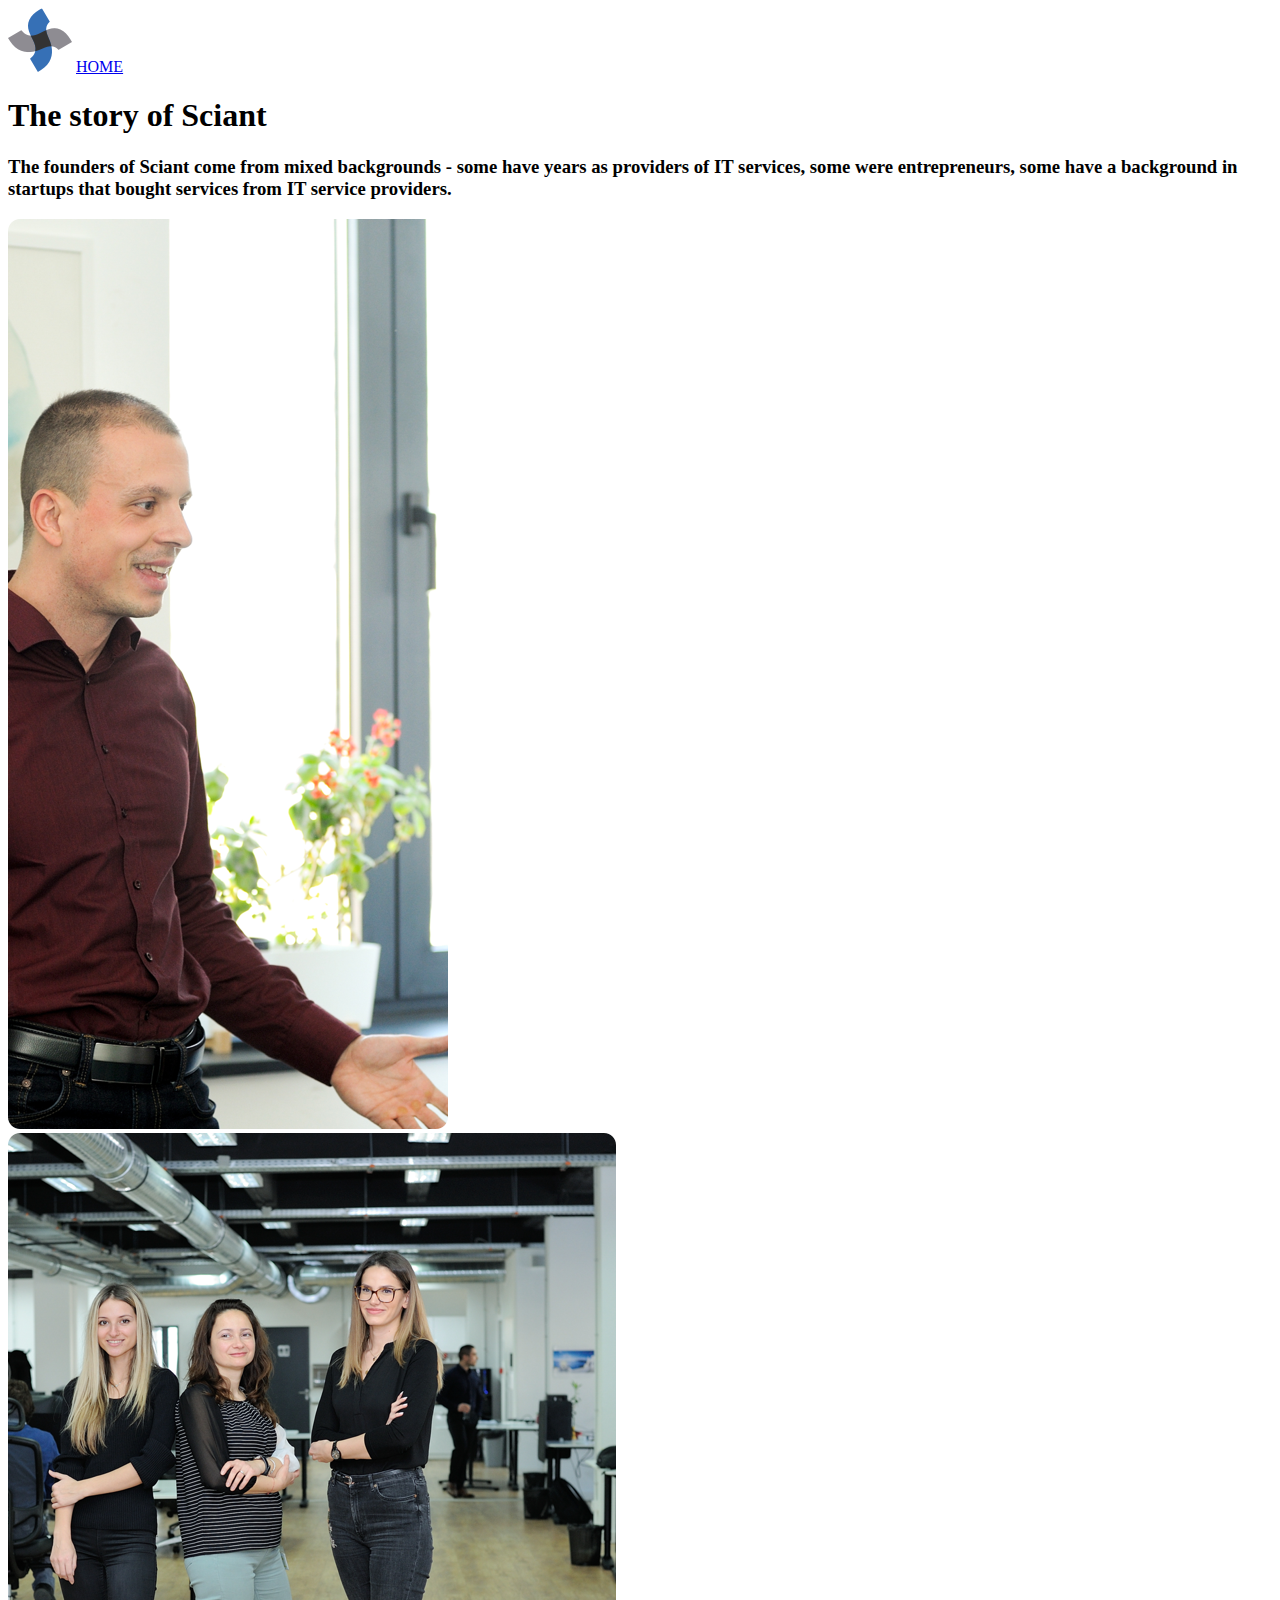
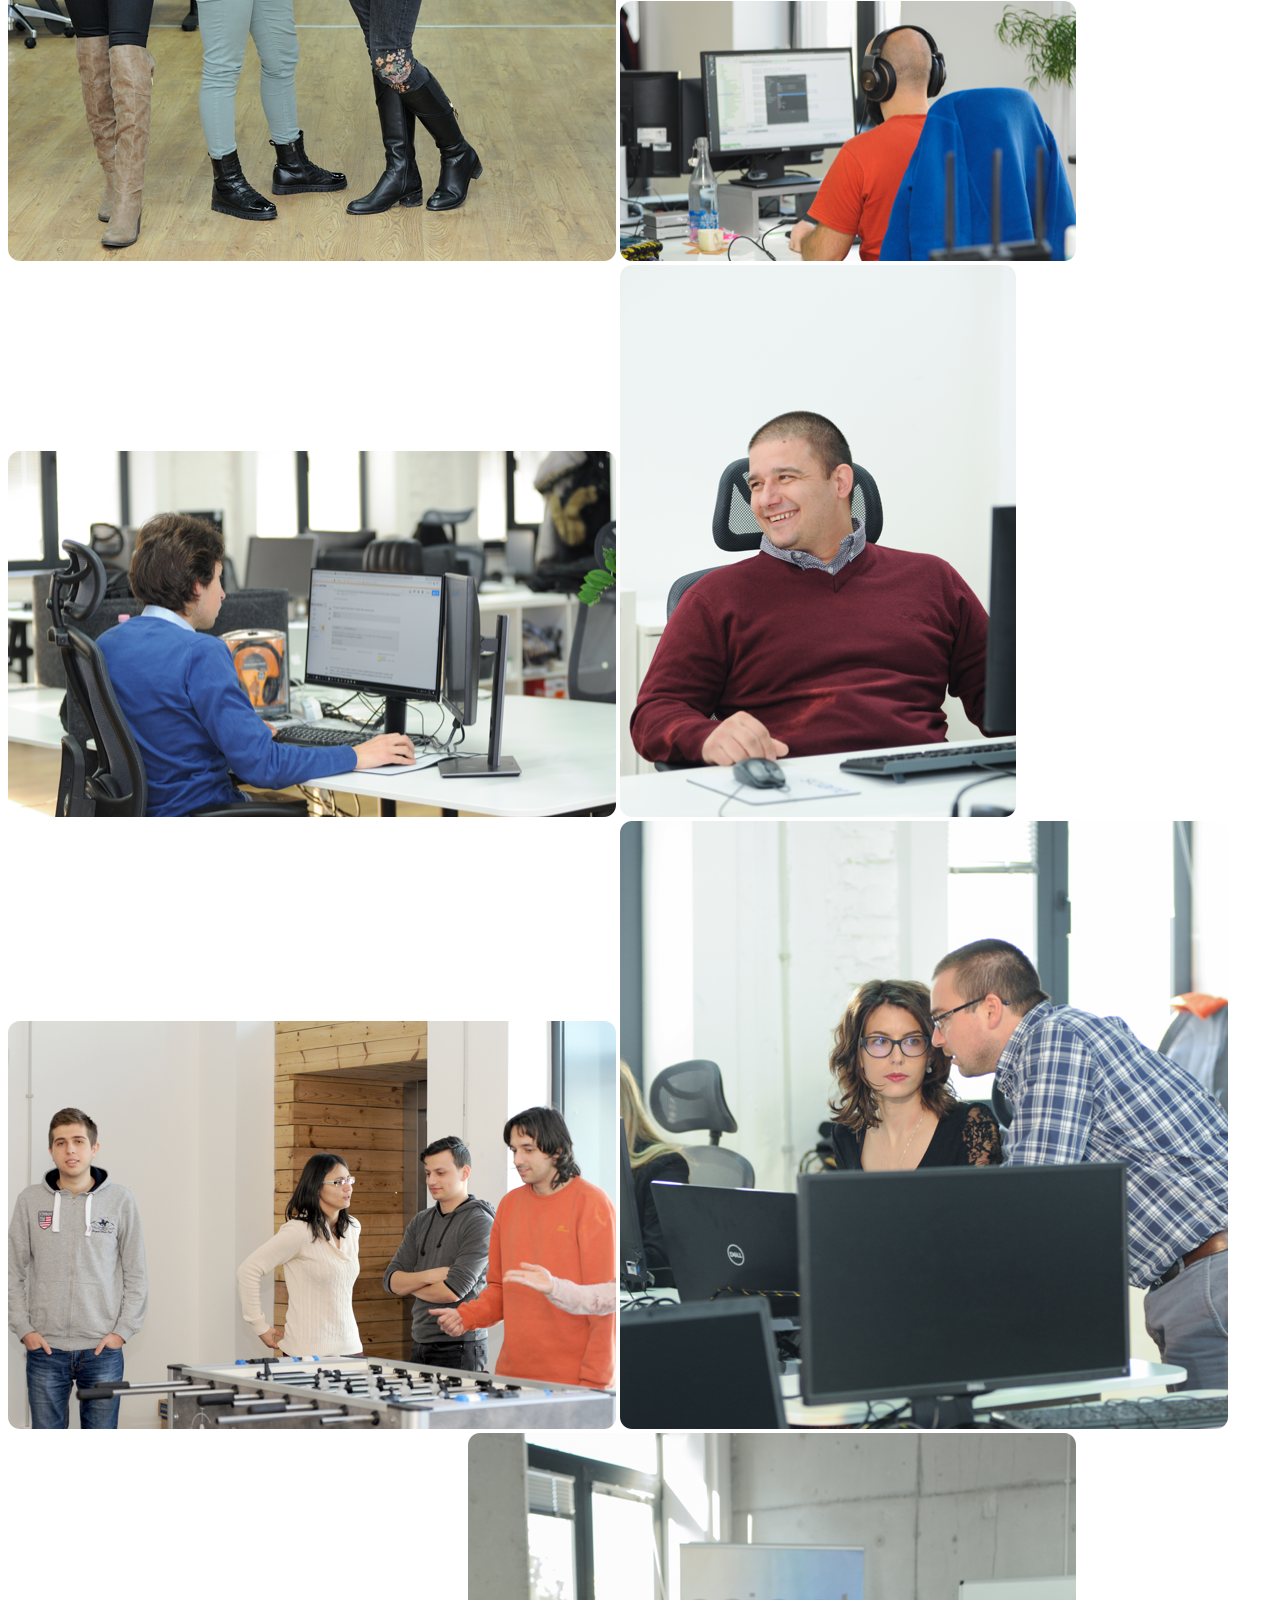
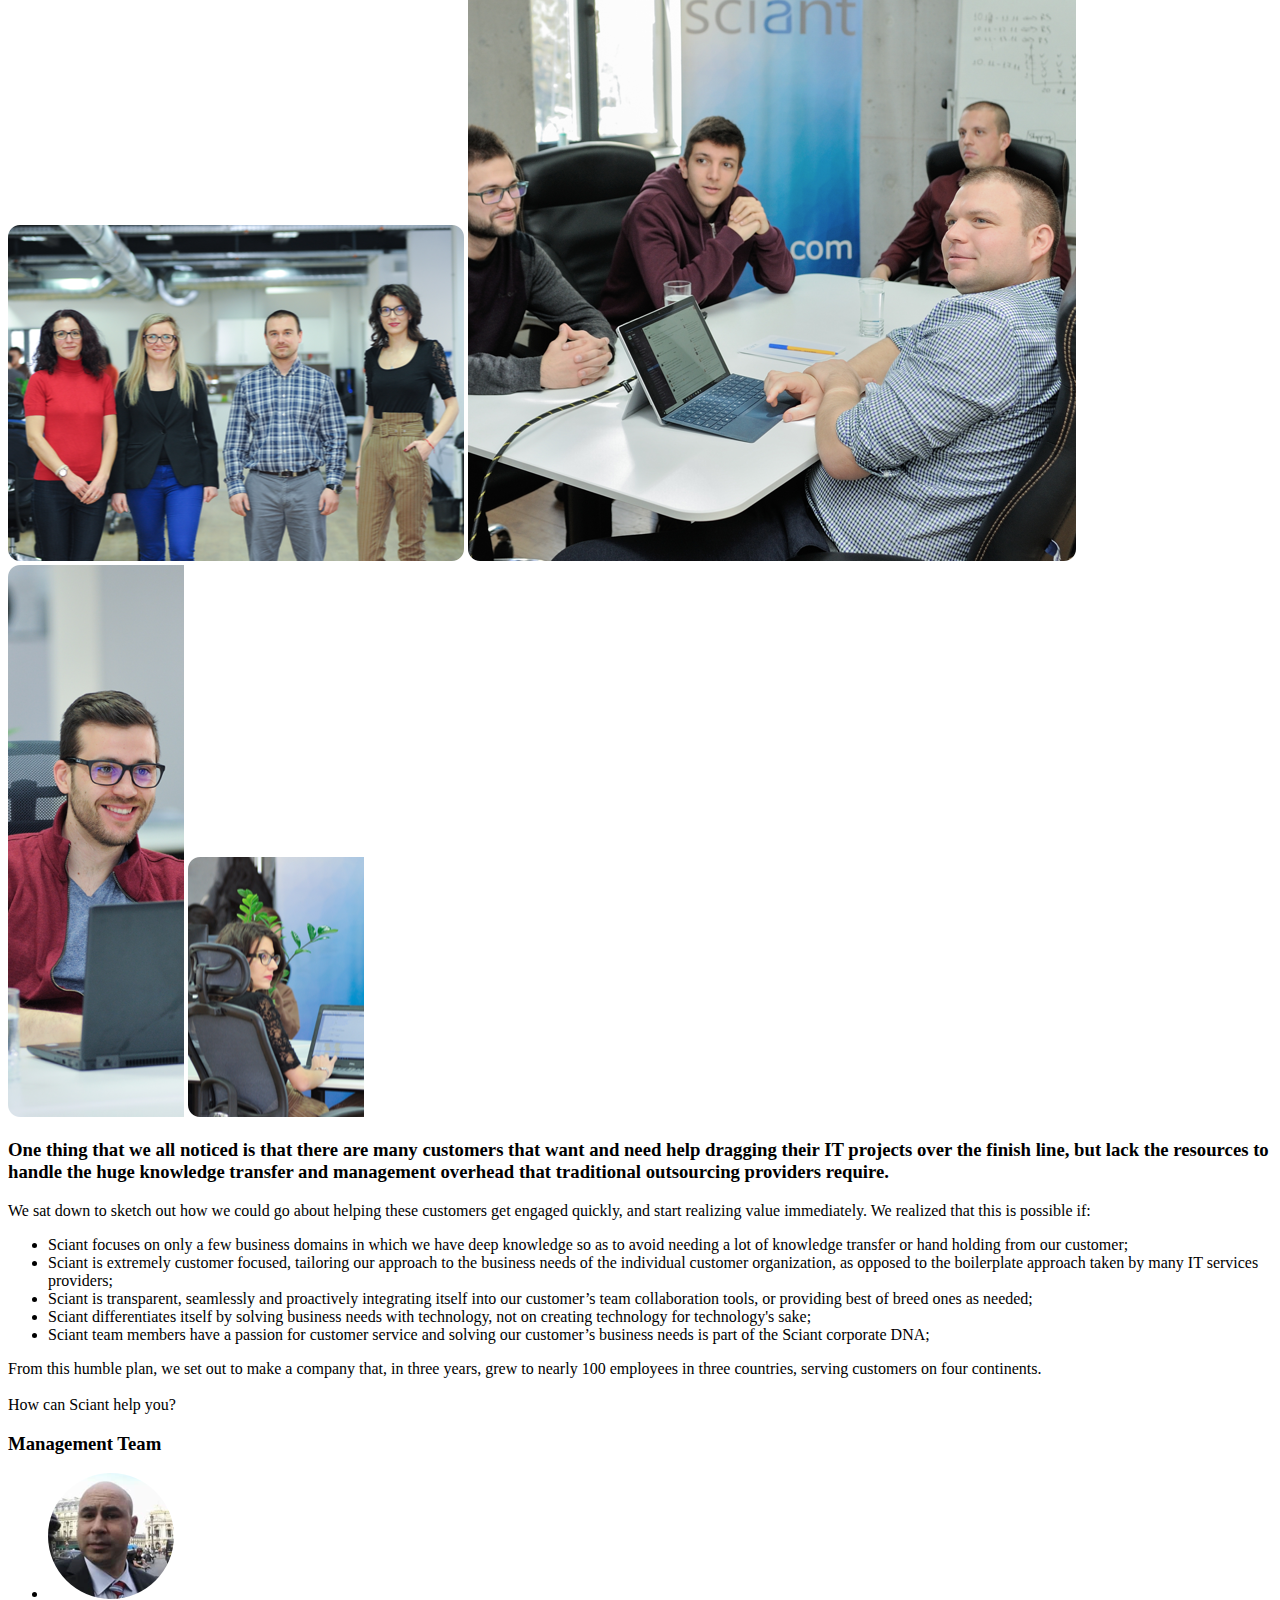
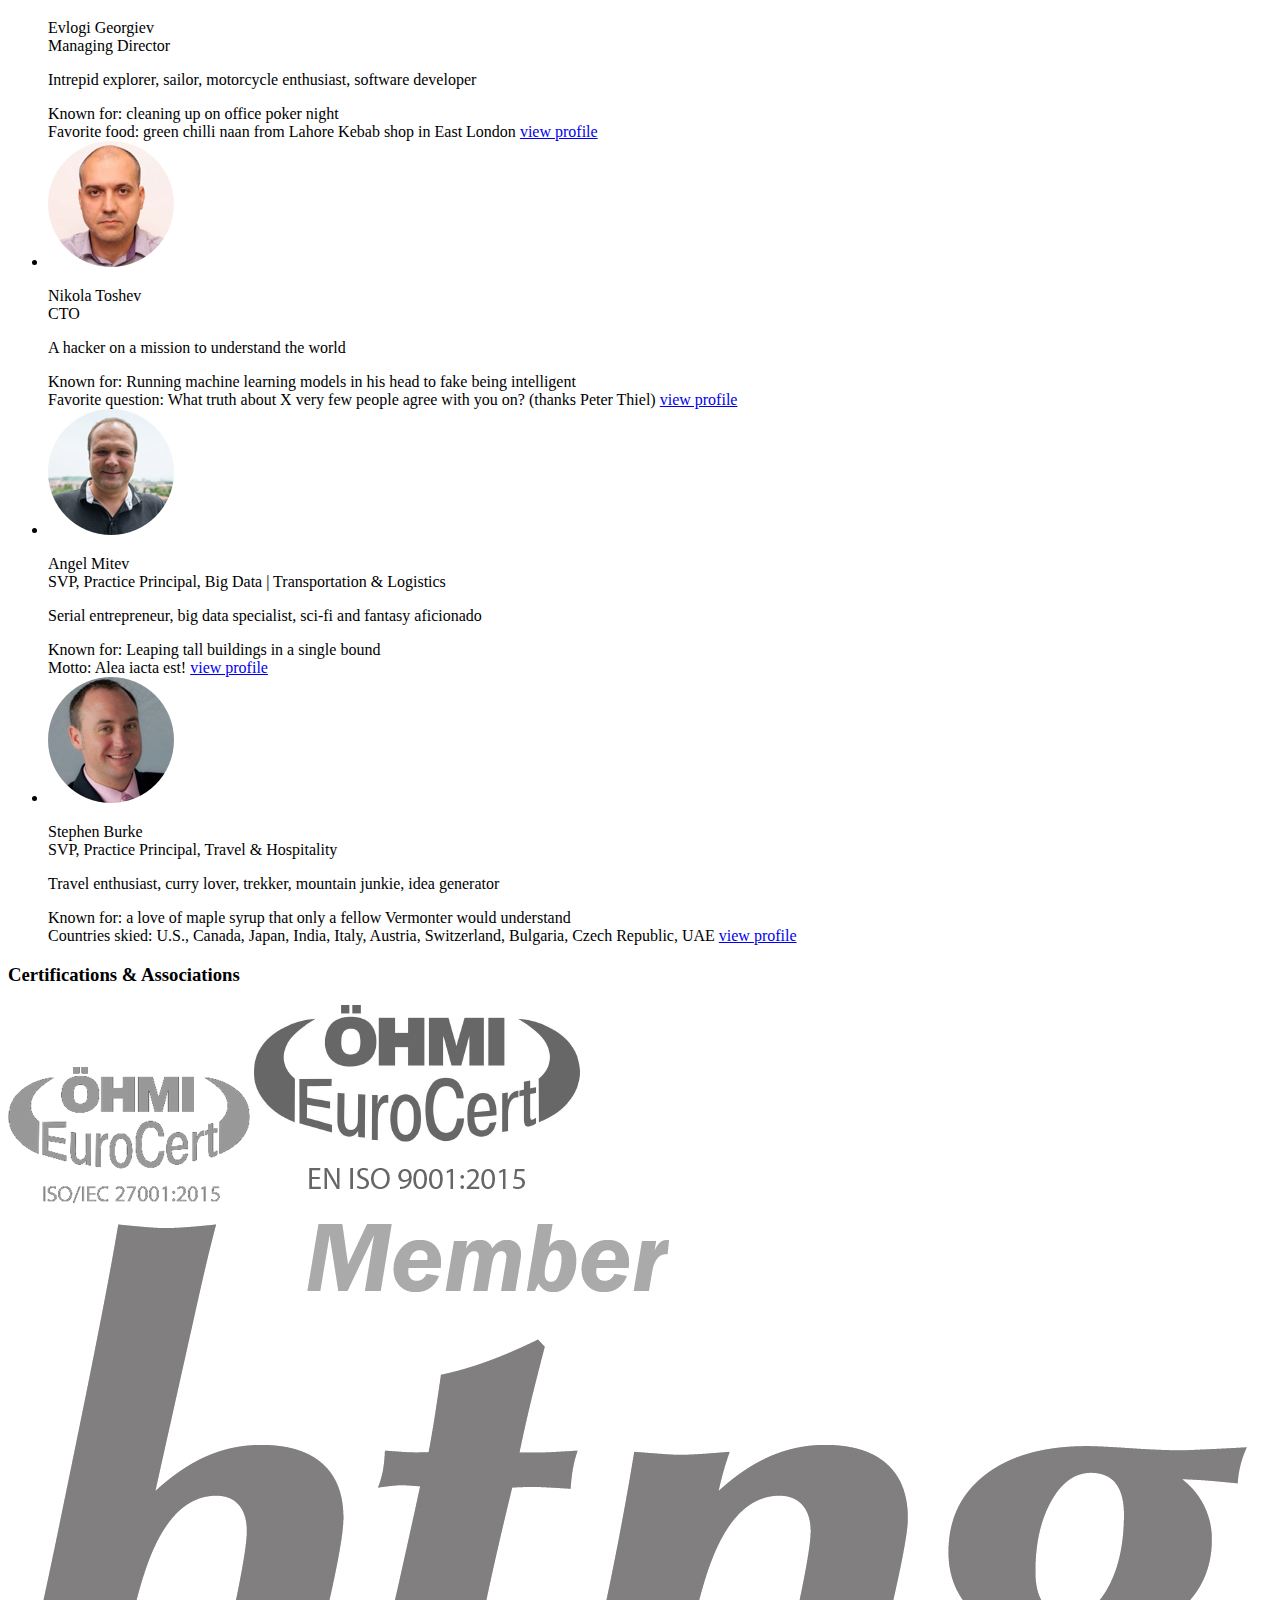
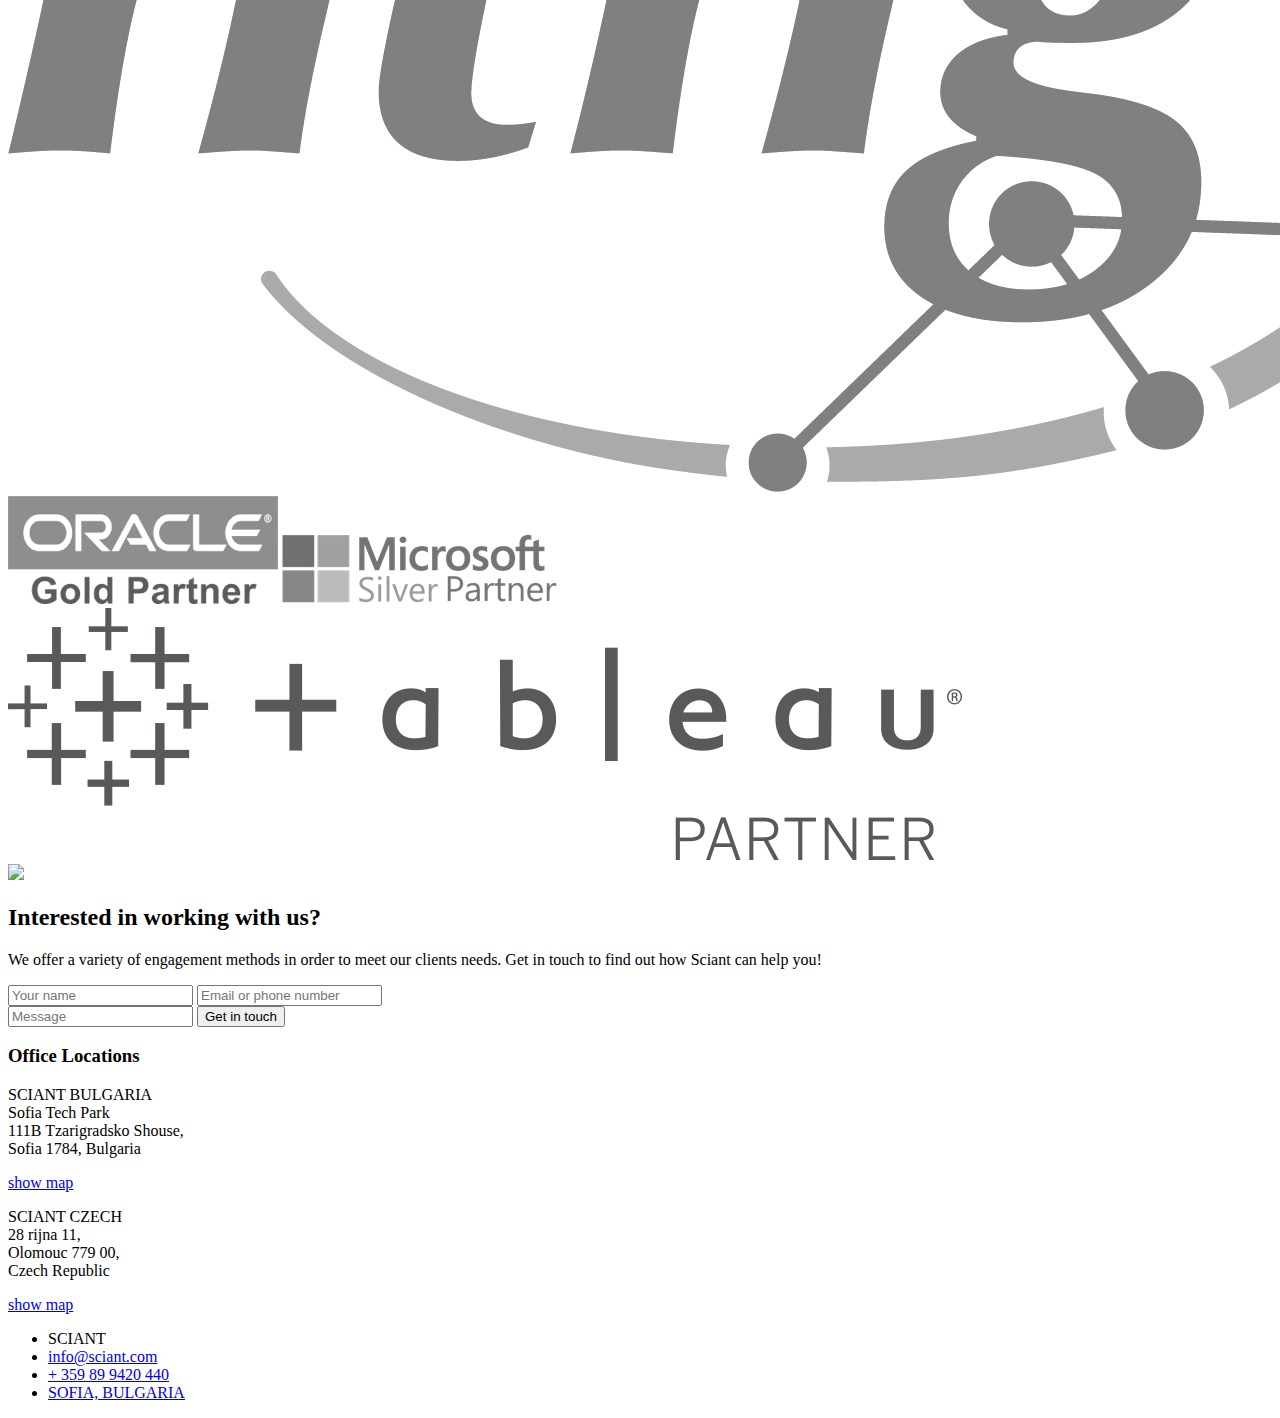
==== commit 10d0fe74: "Added meta descriptions to pages to improve SEO." ====
--- a/view/about.html
+++ b/view/about.html
@@ -5,6 +5,7 @@
     <meta charset="UTF-8">
     <meta name="viewport" content="width=device-width, initial-scale=1.0">
     <meta http-equiv="X-UA-Compatible" content="ie=edge">
+	<meta name="description" content="The founders of Sciant come from mixed backgrounds - some have years as providers of IT services, some were entrepreneurs, some have a background in startups that bought services from IT service providers."
     <link href="../styles/index.css" rel="stylesheet" />
     <link rel="icon" href="../assets/desktop/Logo.png">
     <title>About</title>
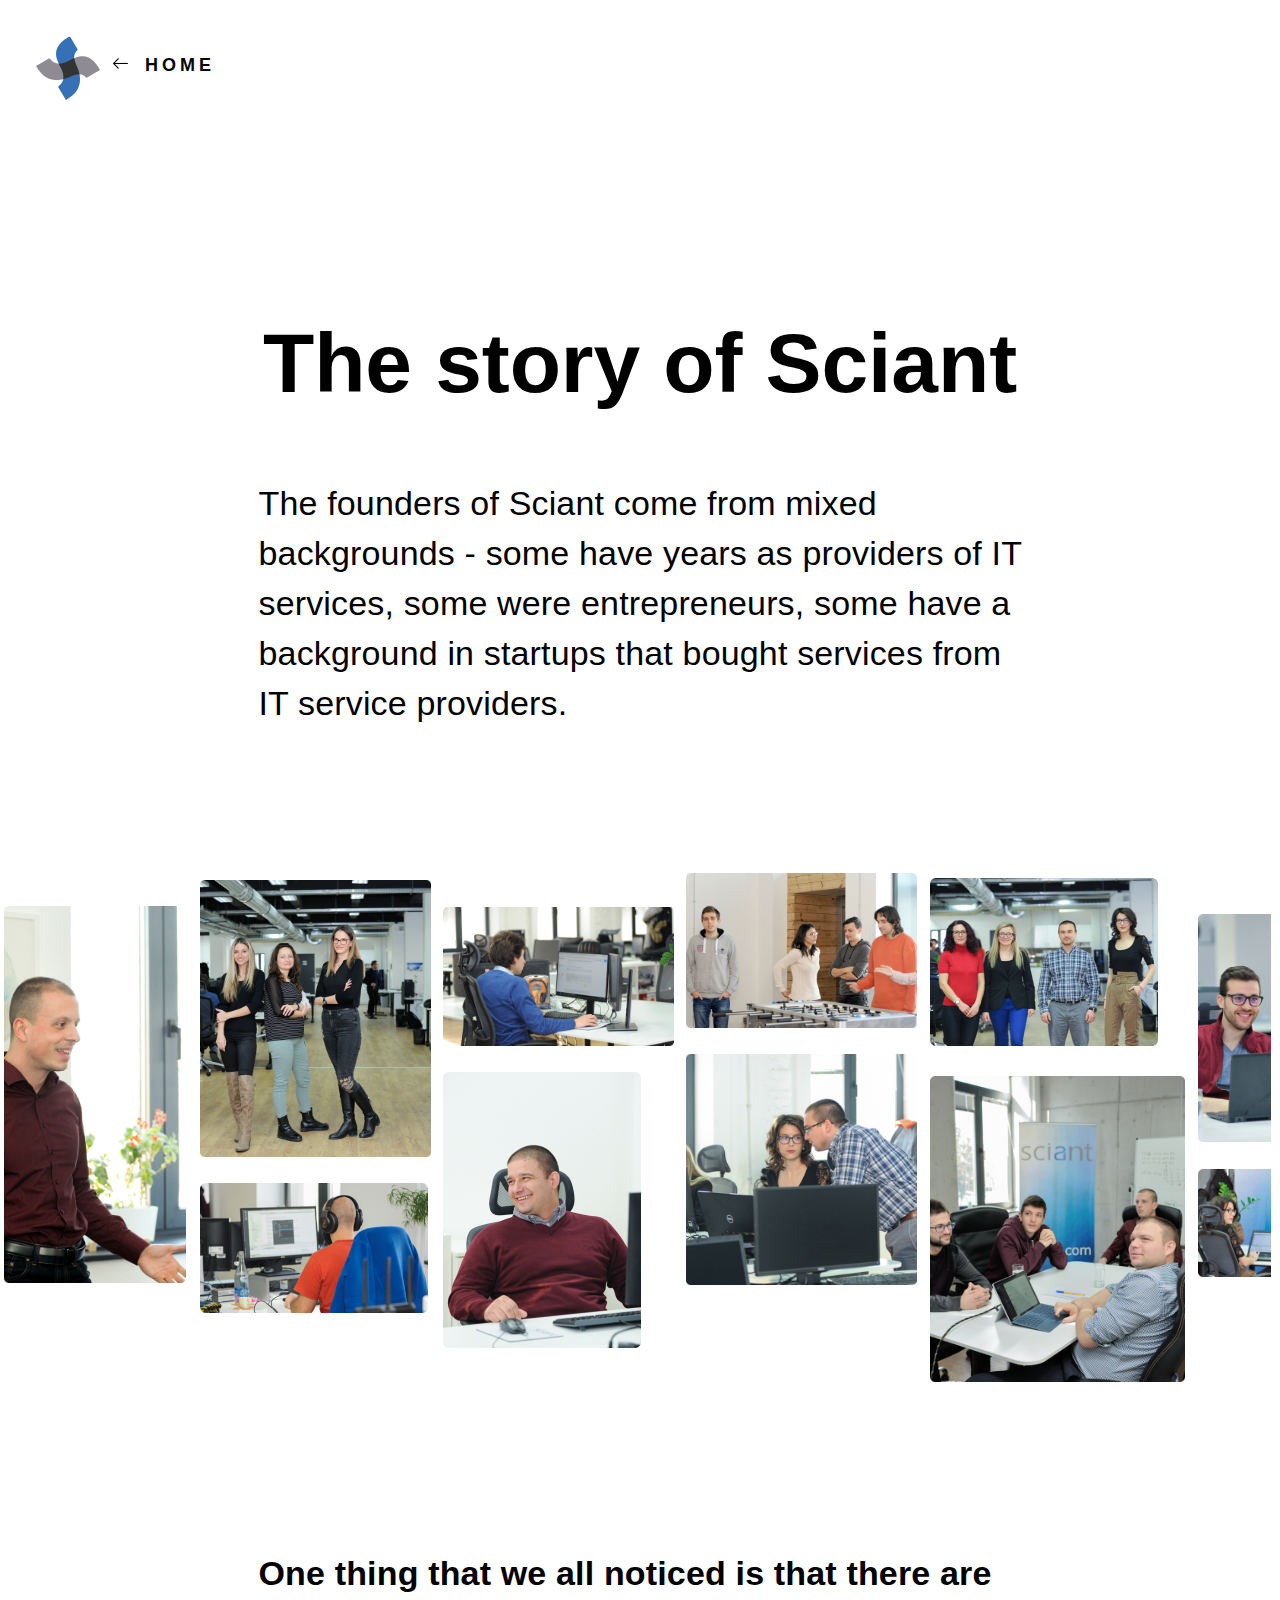
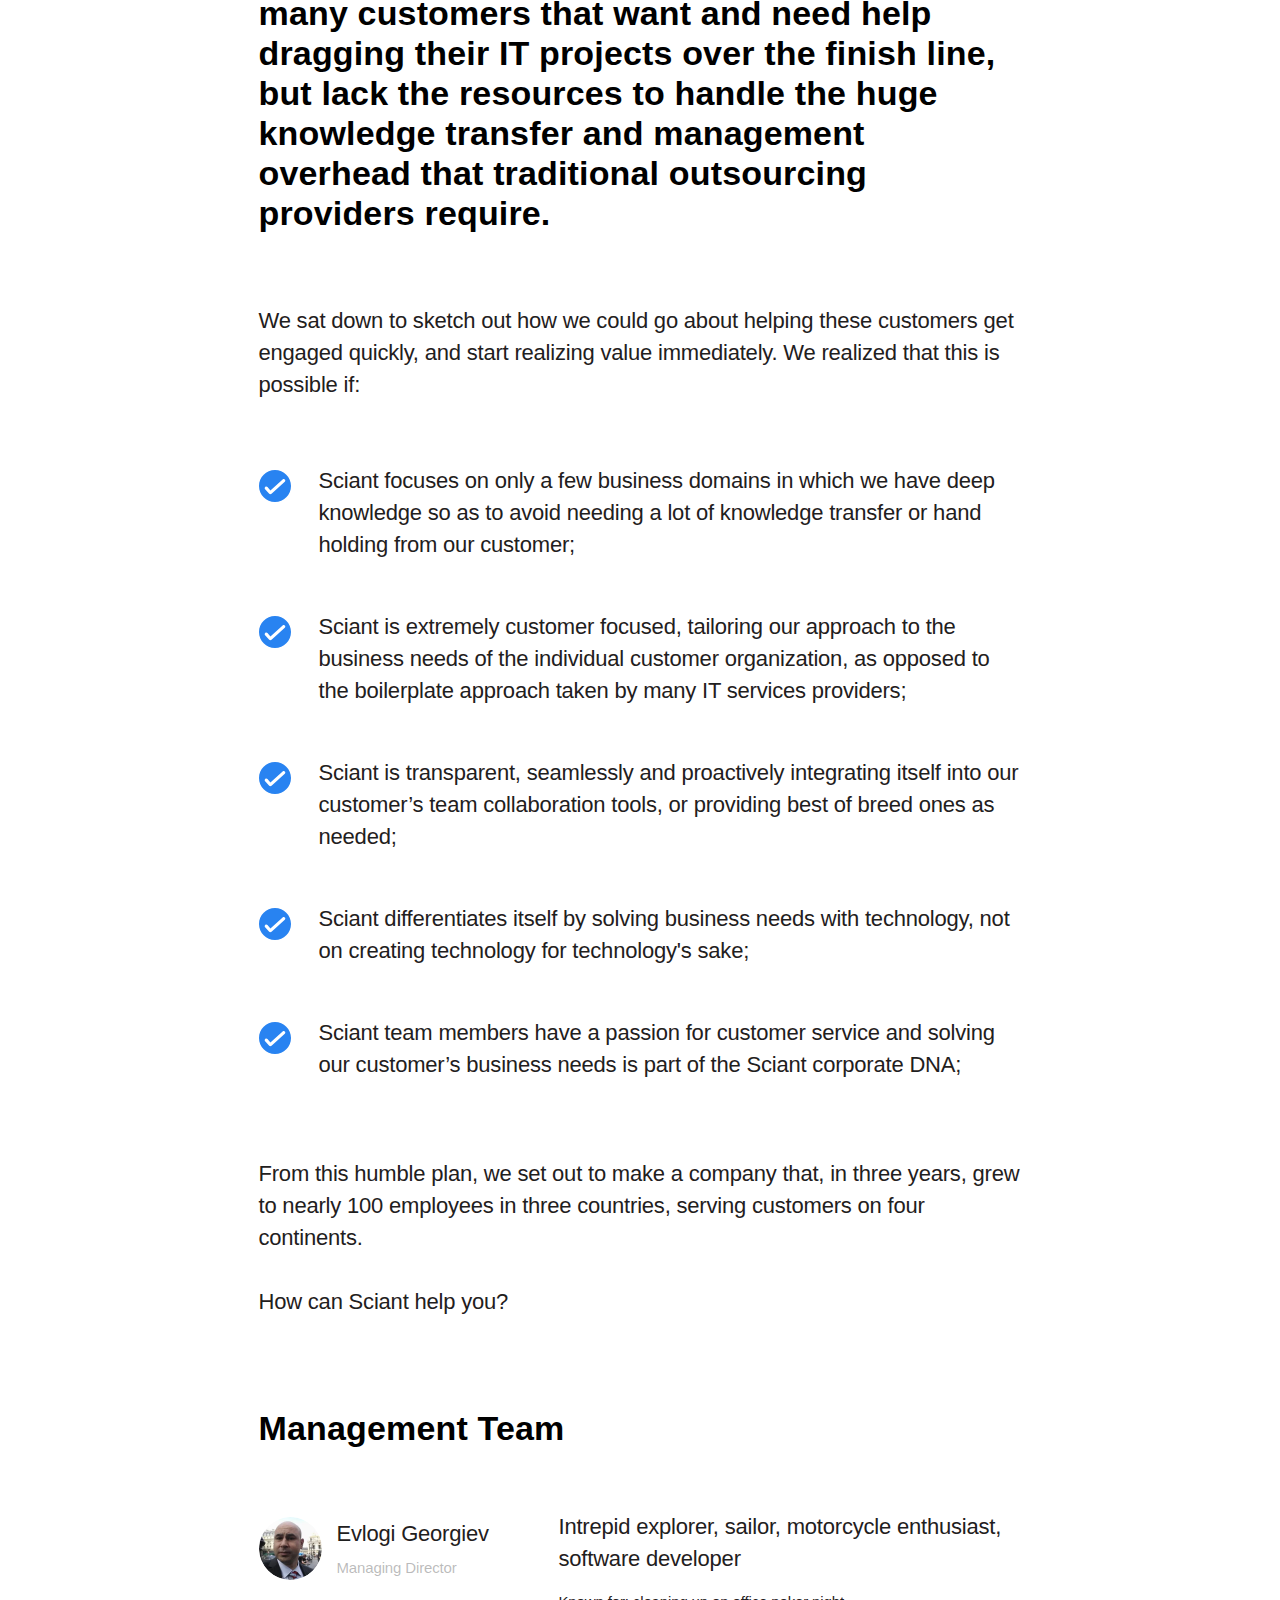
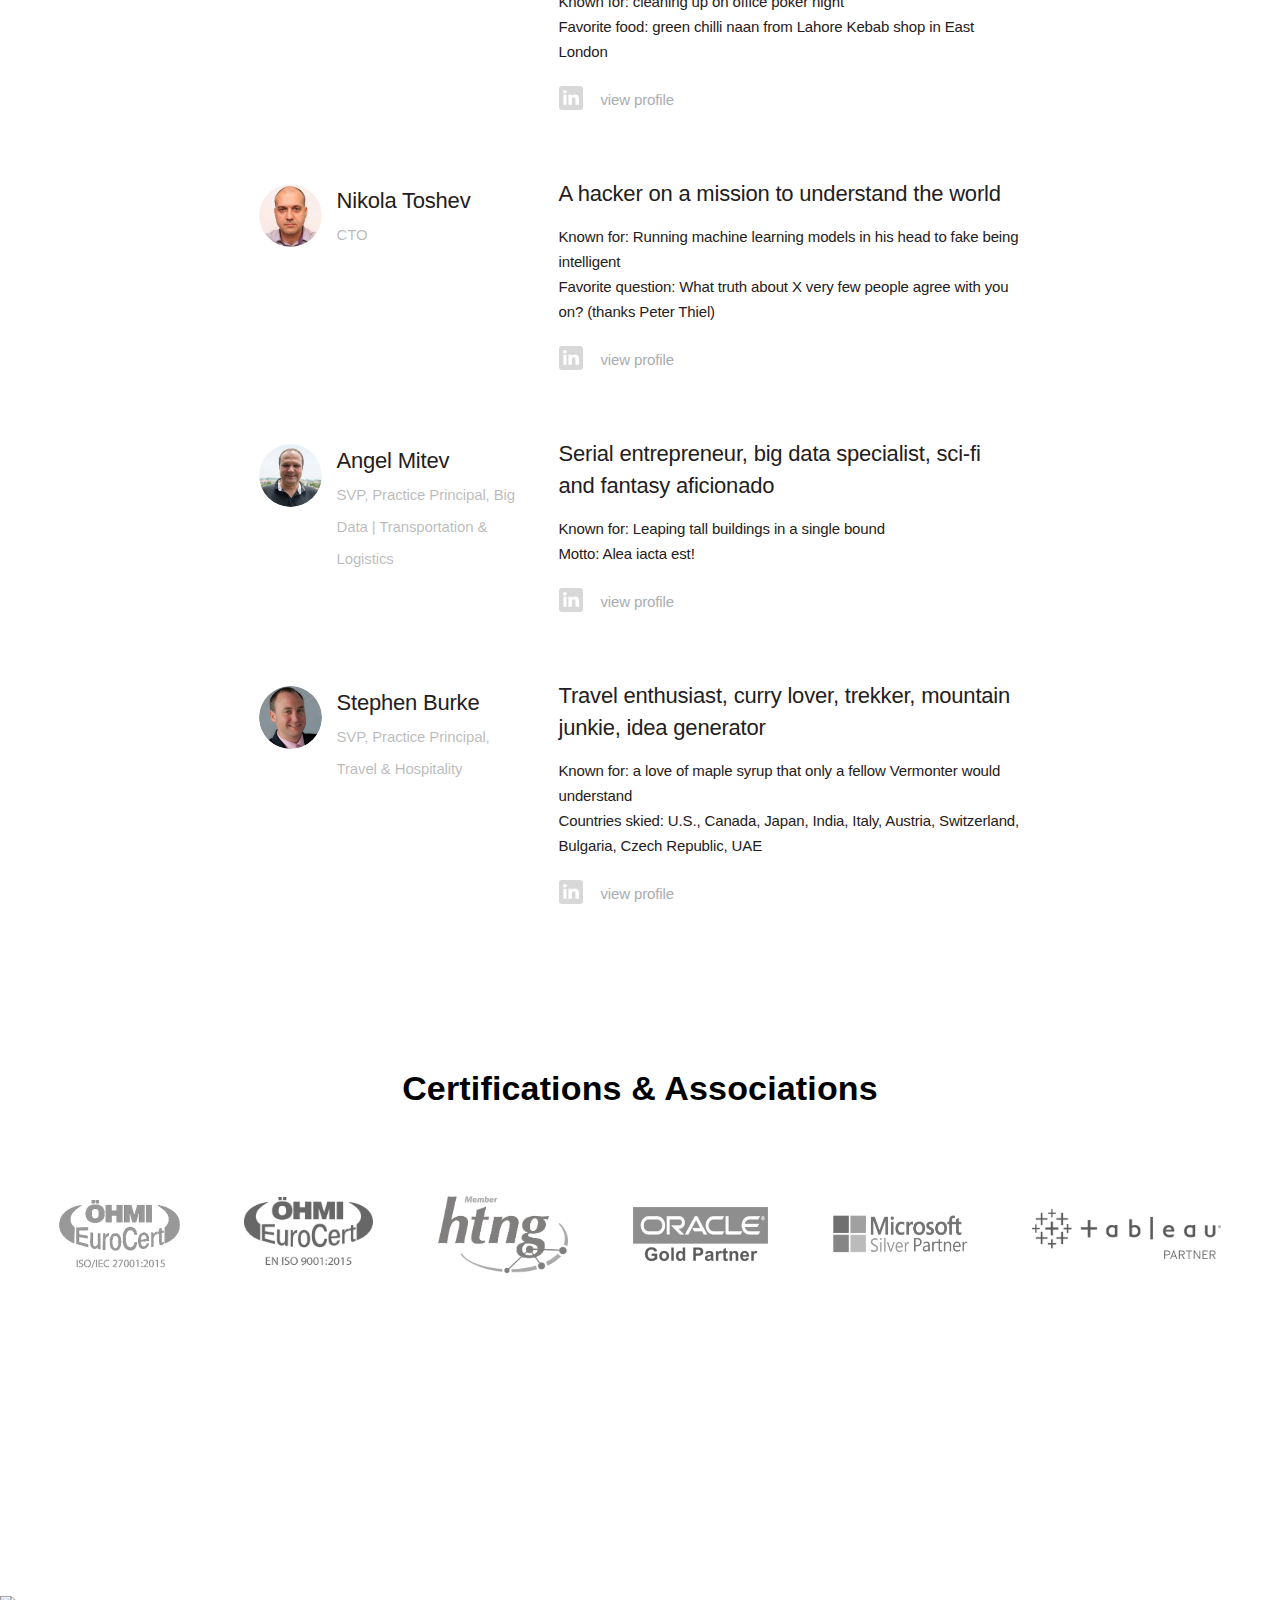
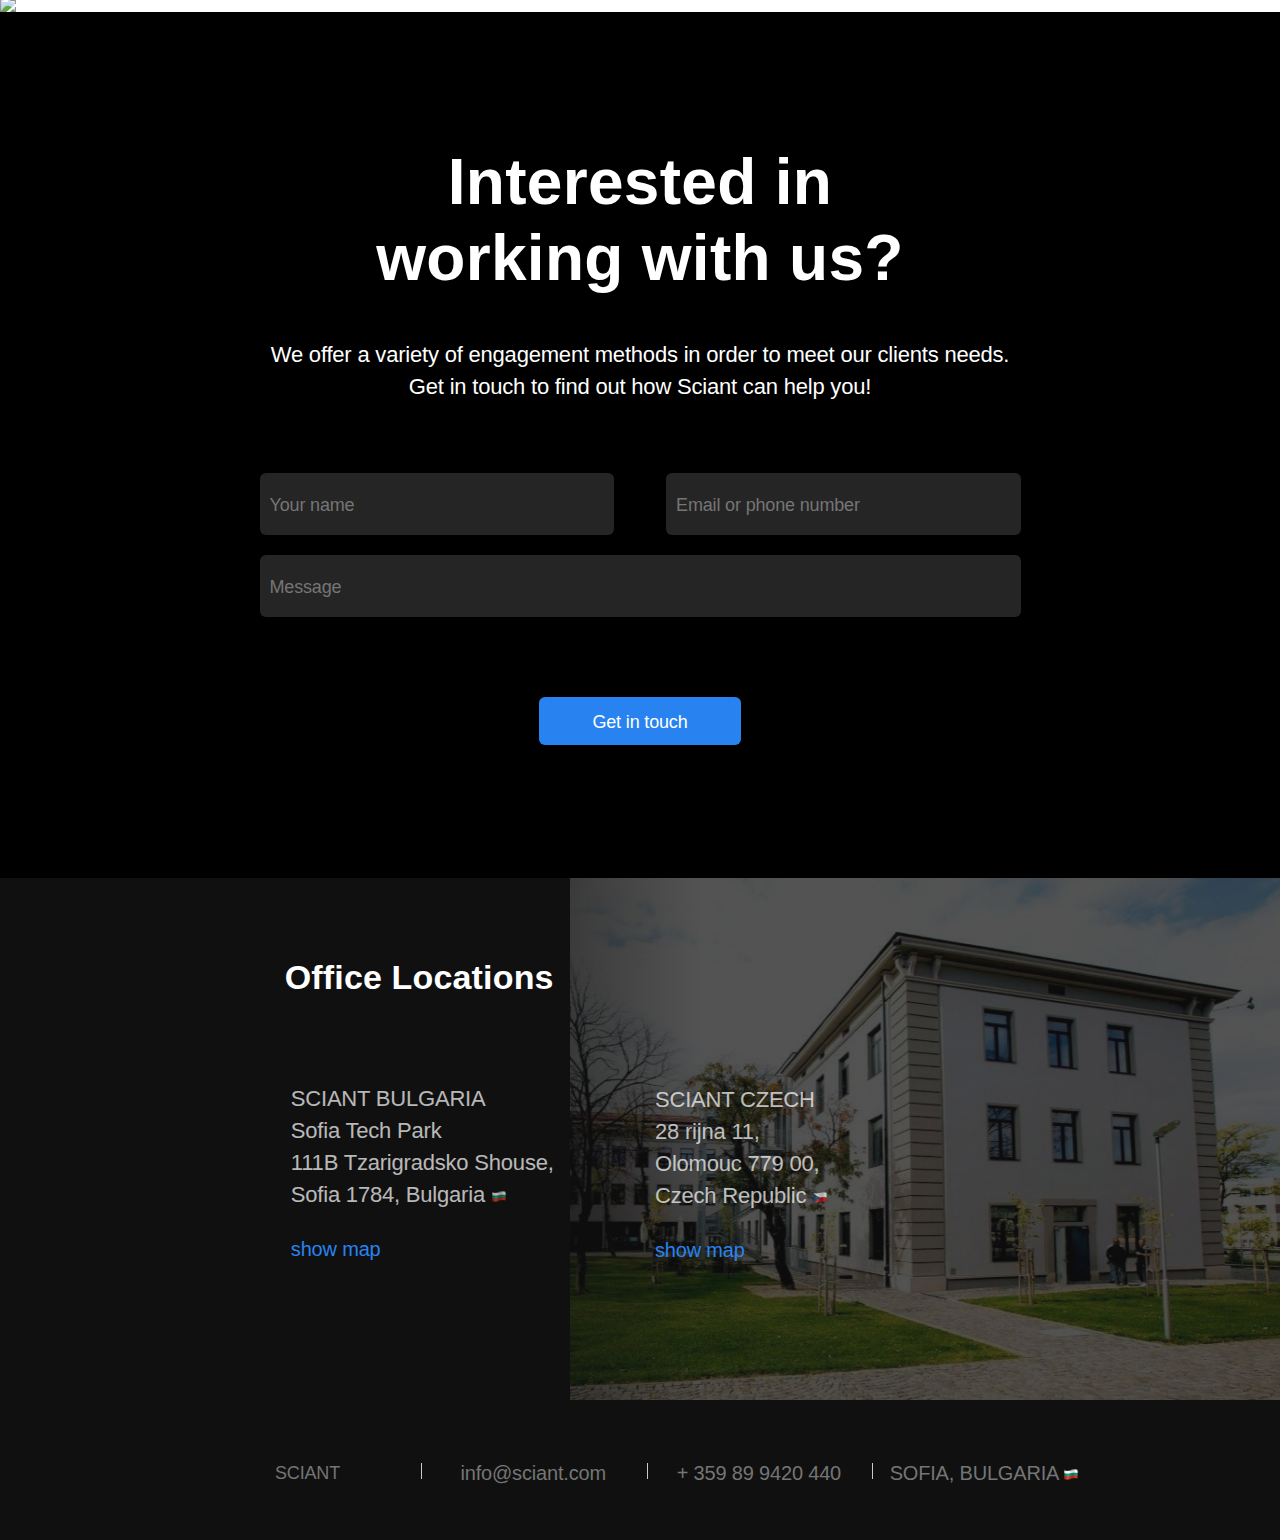
==== commit 89c36886: "Removed meta tags." ====
--- a/view/about.html
+++ b/view/about.html
@@ -5,7 +5,6 @@
     <meta charset="UTF-8">
     <meta name="viewport" content="width=device-width, initial-scale=1.0">
     <meta http-equiv="X-UA-Compatible" content="ie=edge">
-	<meta name="description" content="The founders of Sciant come from mixed backgrounds - some have years as providers of IT services, some were entrepreneurs, some have a background in startups that bought services from IT service providers."
     <link href="../styles/index.css" rel="stylesheet" />
     <link rel="icon" href="../assets/desktop/Logo.png">
     <title>About</title>
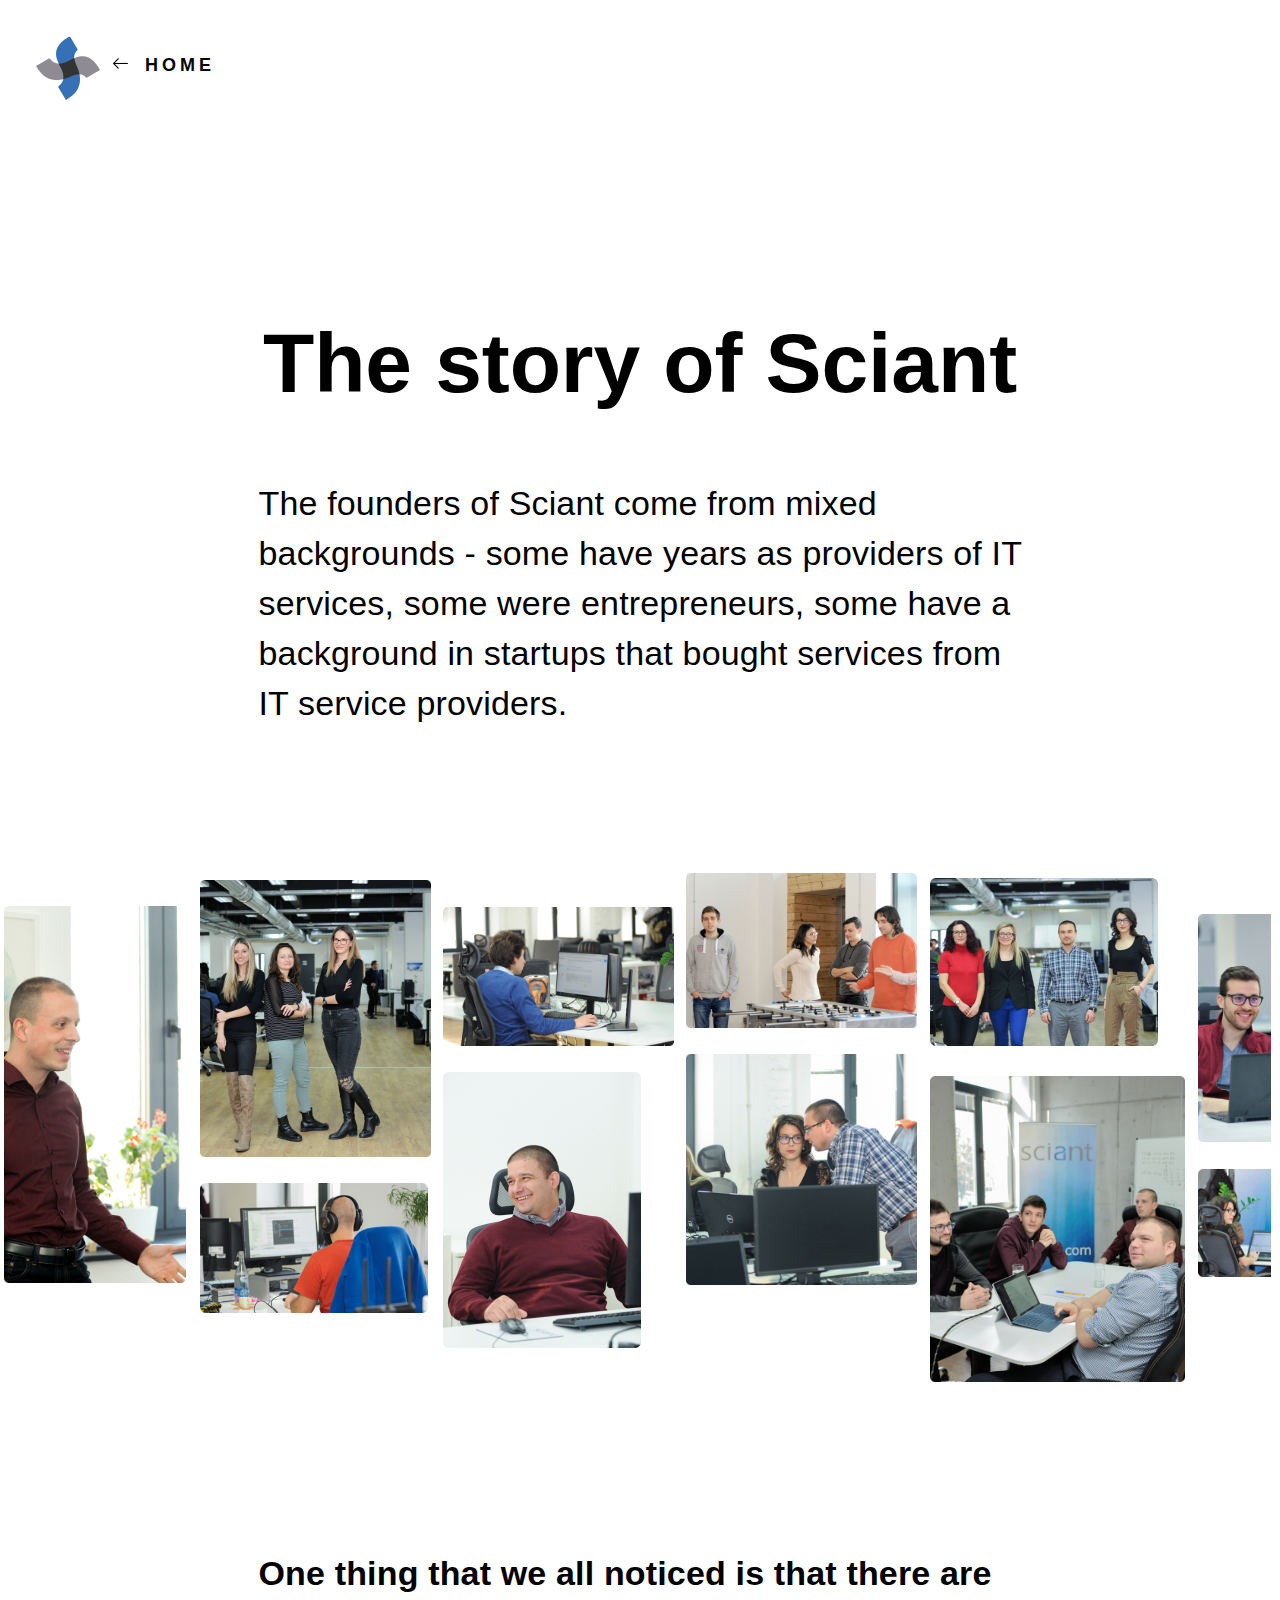
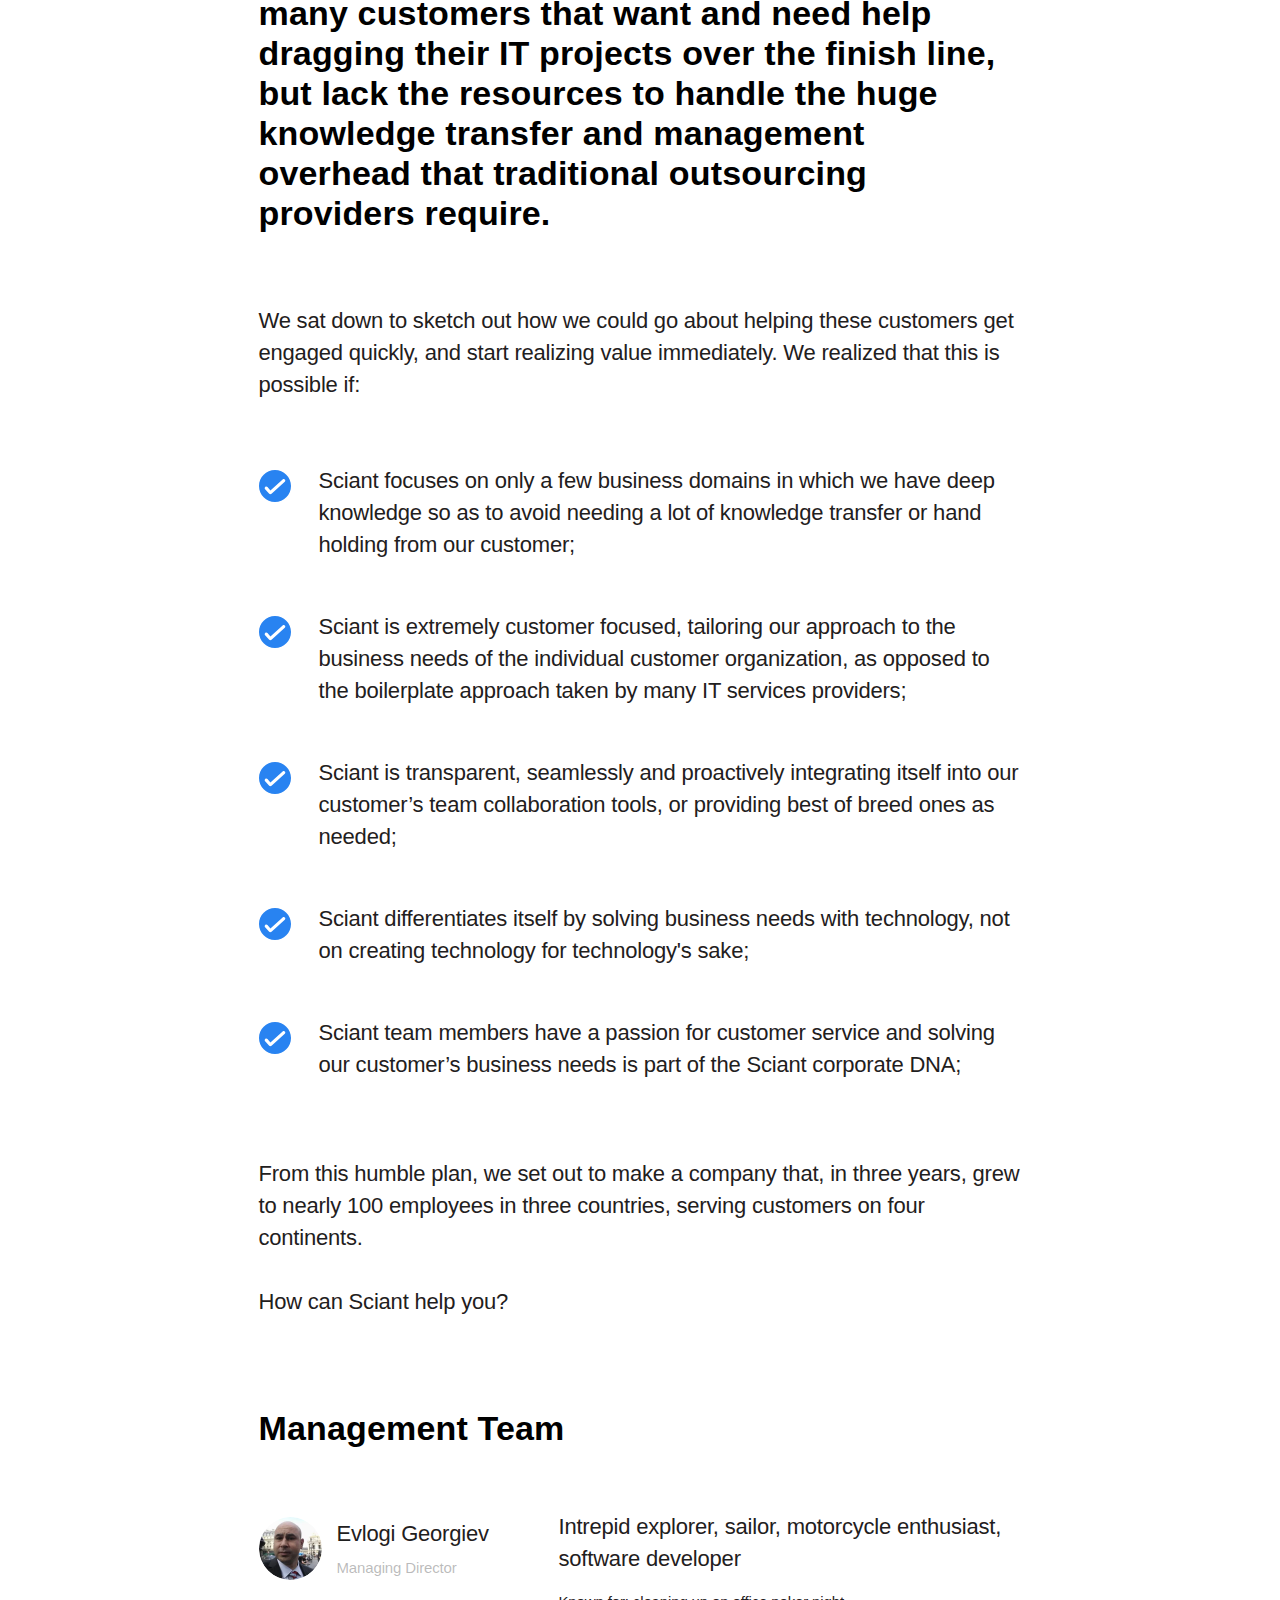
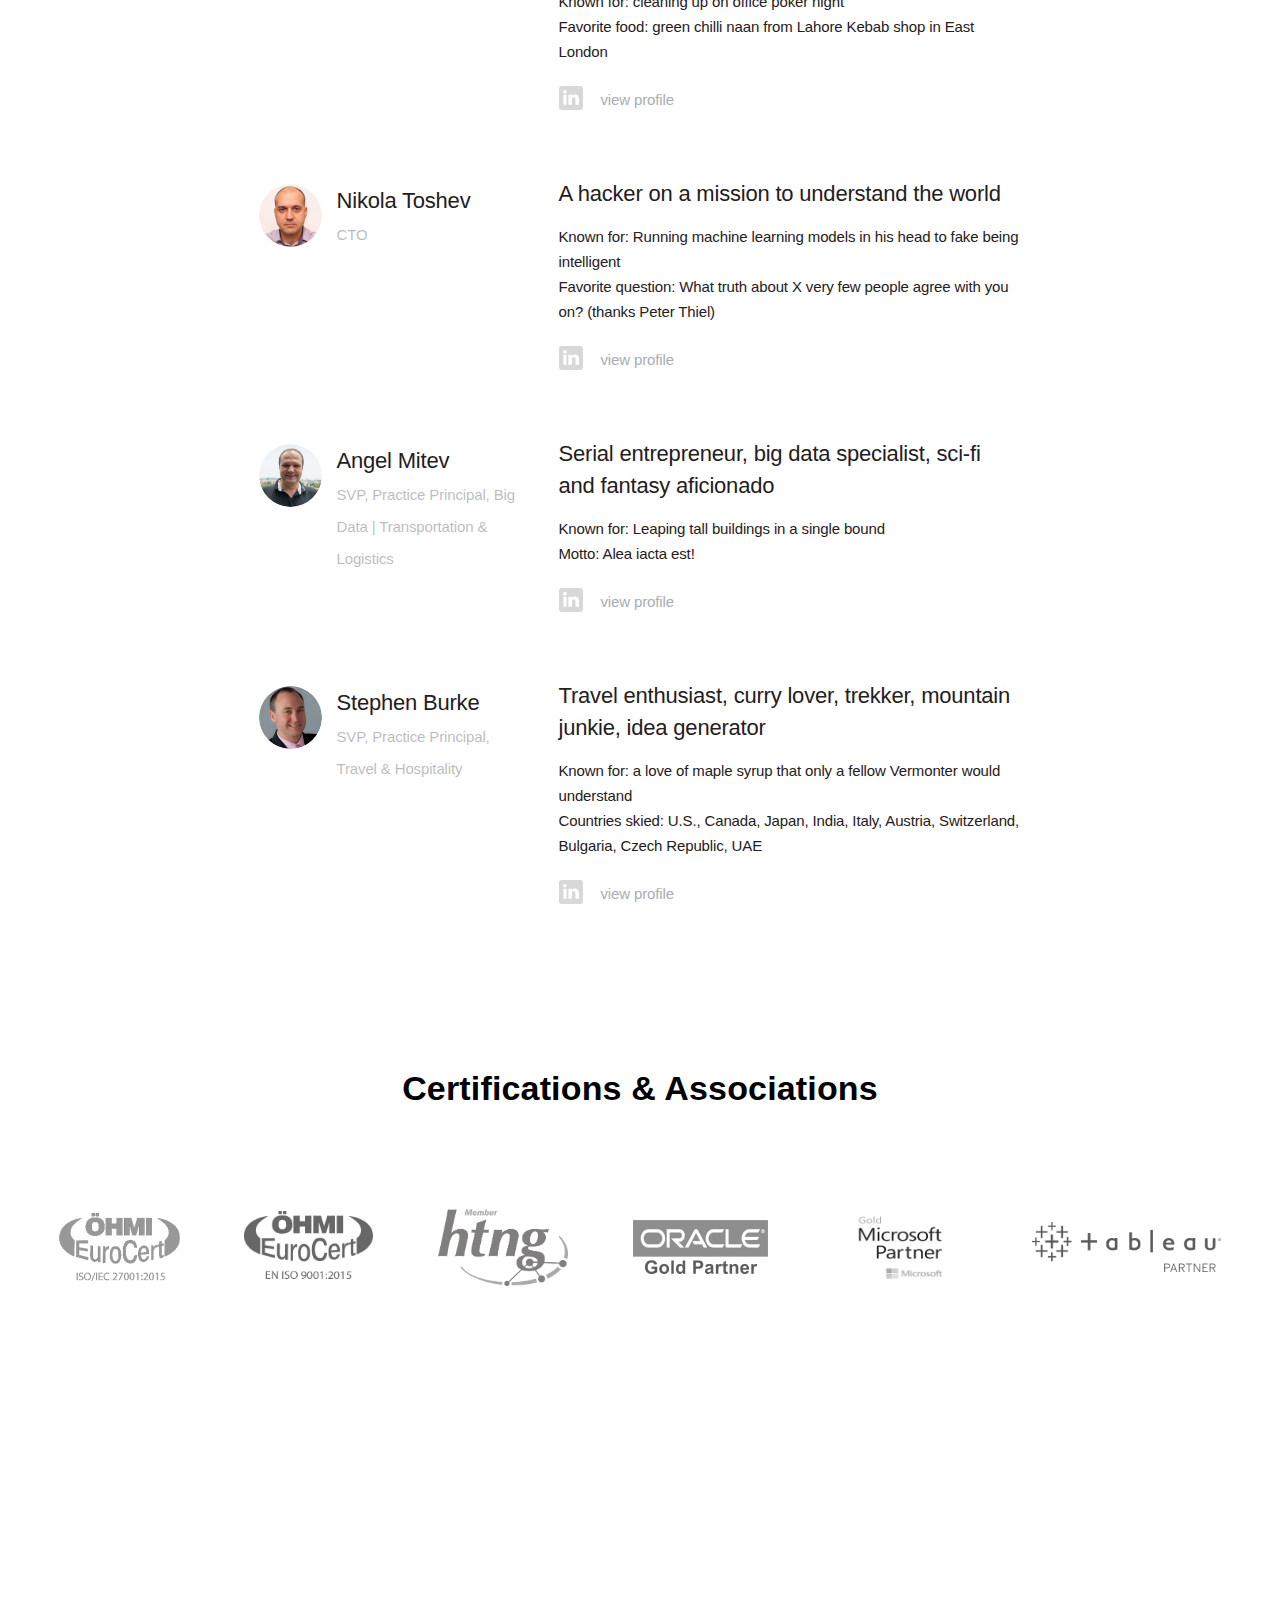
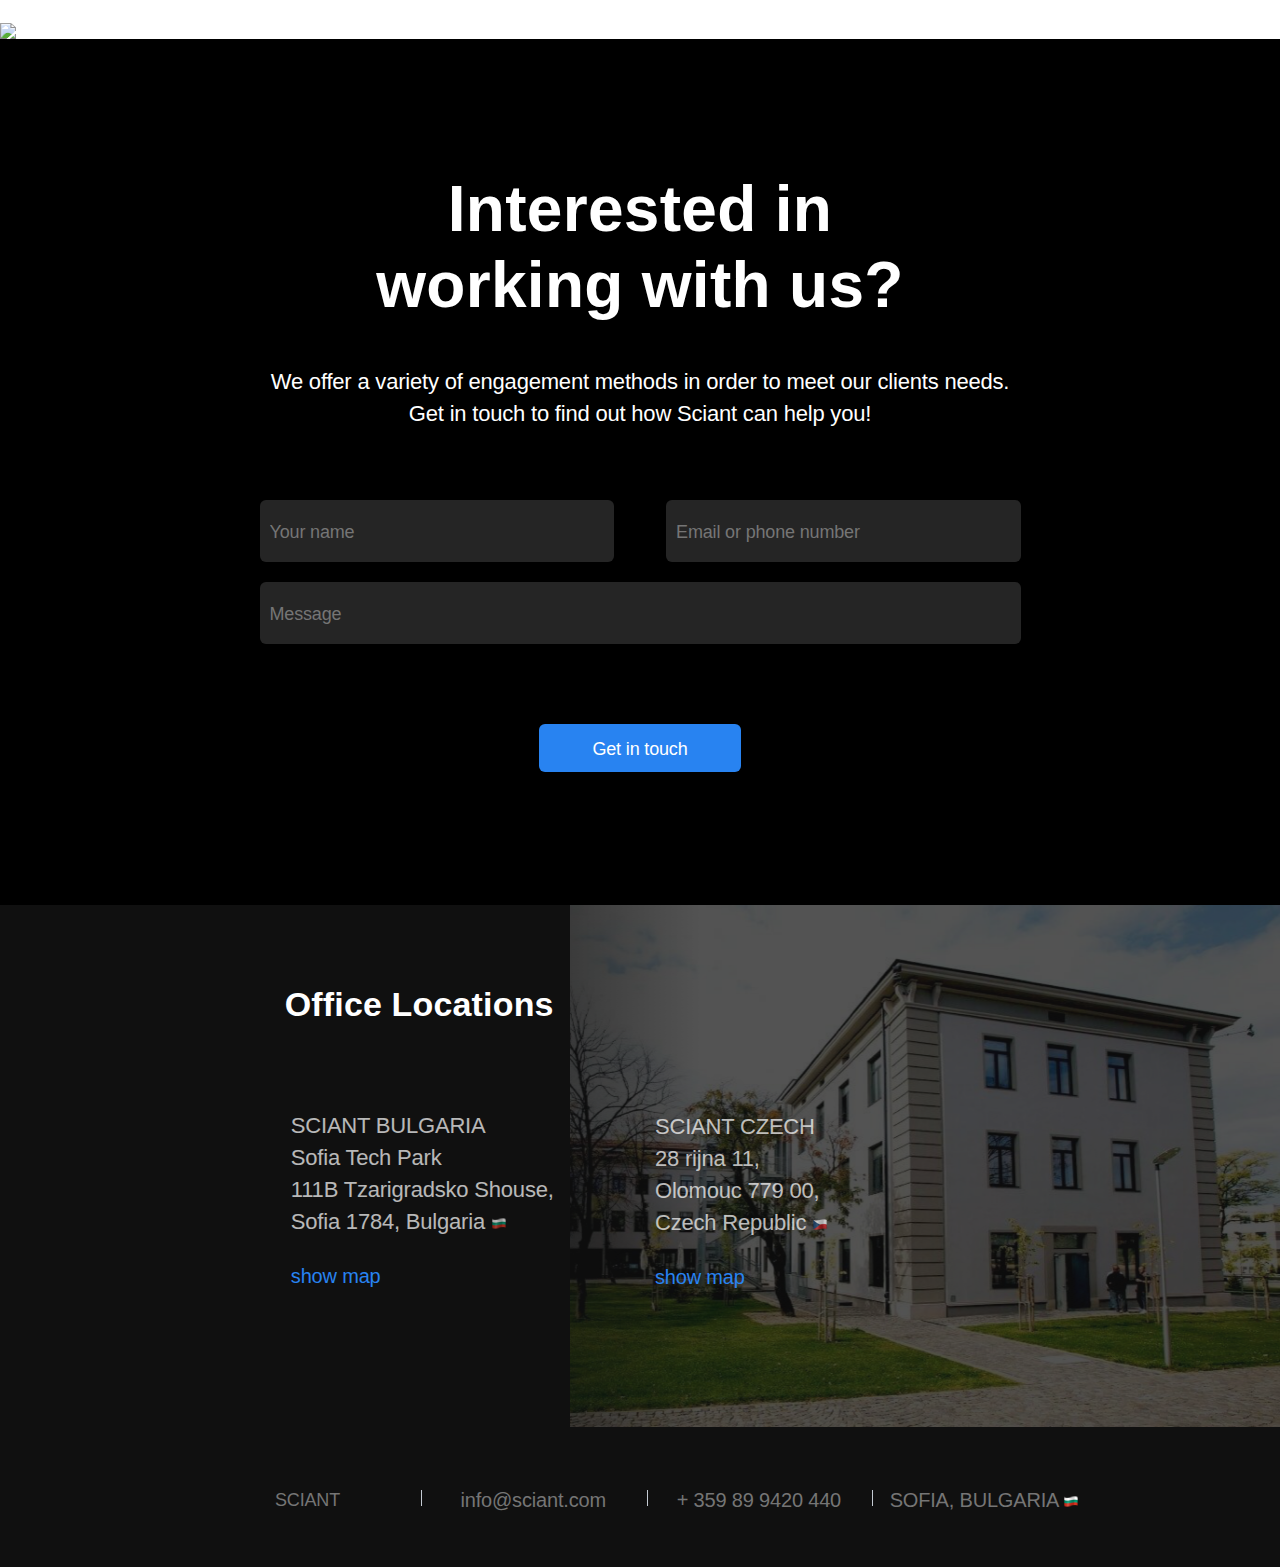
==== commit aa695ed1: "Changed Microsoft silver partner logo to Microsoft Gold partner logo." ====
--- a/view/about.html
+++ b/view/about.html
@@ -5,6 +5,7 @@
     <meta charset="UTF-8">
     <meta name="viewport" content="width=device-width, initial-scale=1.0">
     <meta http-equiv="X-UA-Compatible" content="ie=edge">
+	<meta name="description" content="The founders of Sciant come from mixed backgrounds - some have years as providers of IT services, some were entrepreneurs, some have a background in startups that bought services from IT service providers.">
     <link href="../styles/index.css" rel="stylesheet" />
     <link rel="icon" href="../assets/desktop/Logo.png">
     <title>About</title>
@@ -161,7 +162,7 @@
             <img class='ohmi' src="../assets/desktop/ohmi1-b.png">
             <img class='htng' src="../assets/desktop/htng-b.png">
             <img class='oracle' src="../assets/desktop/Oracle-gold-partner-logo-300x119@2x.png">
-            <img class='microsoft' src="../assets/desktop/Microsoft-Silver-Partner@2x.png">
+            <img class='microsoft' src="../assets/desktop/Microsoft-Gold-Partner@2x.png">
             <img class='tableau' src="../assets/desktop/Tableau@2x.png">
         </div>
     </section>
--- a/styles/index.css
+++ b/styles/index.css
@@ -81,8 +81,13 @@
     line-height: 30px;
 }
 
-
-
+.year {
+	text-decoration: underline;
+}
+
+.blogTitle {
+	text-align: center;
+}
 
 hr {
     max-width: 903px;
@@ -1115,7 +1120,7 @@
 }
 
 .microsoft {
-    height: 38px;
+    height: 105px;
     width: 135px;
 }
 
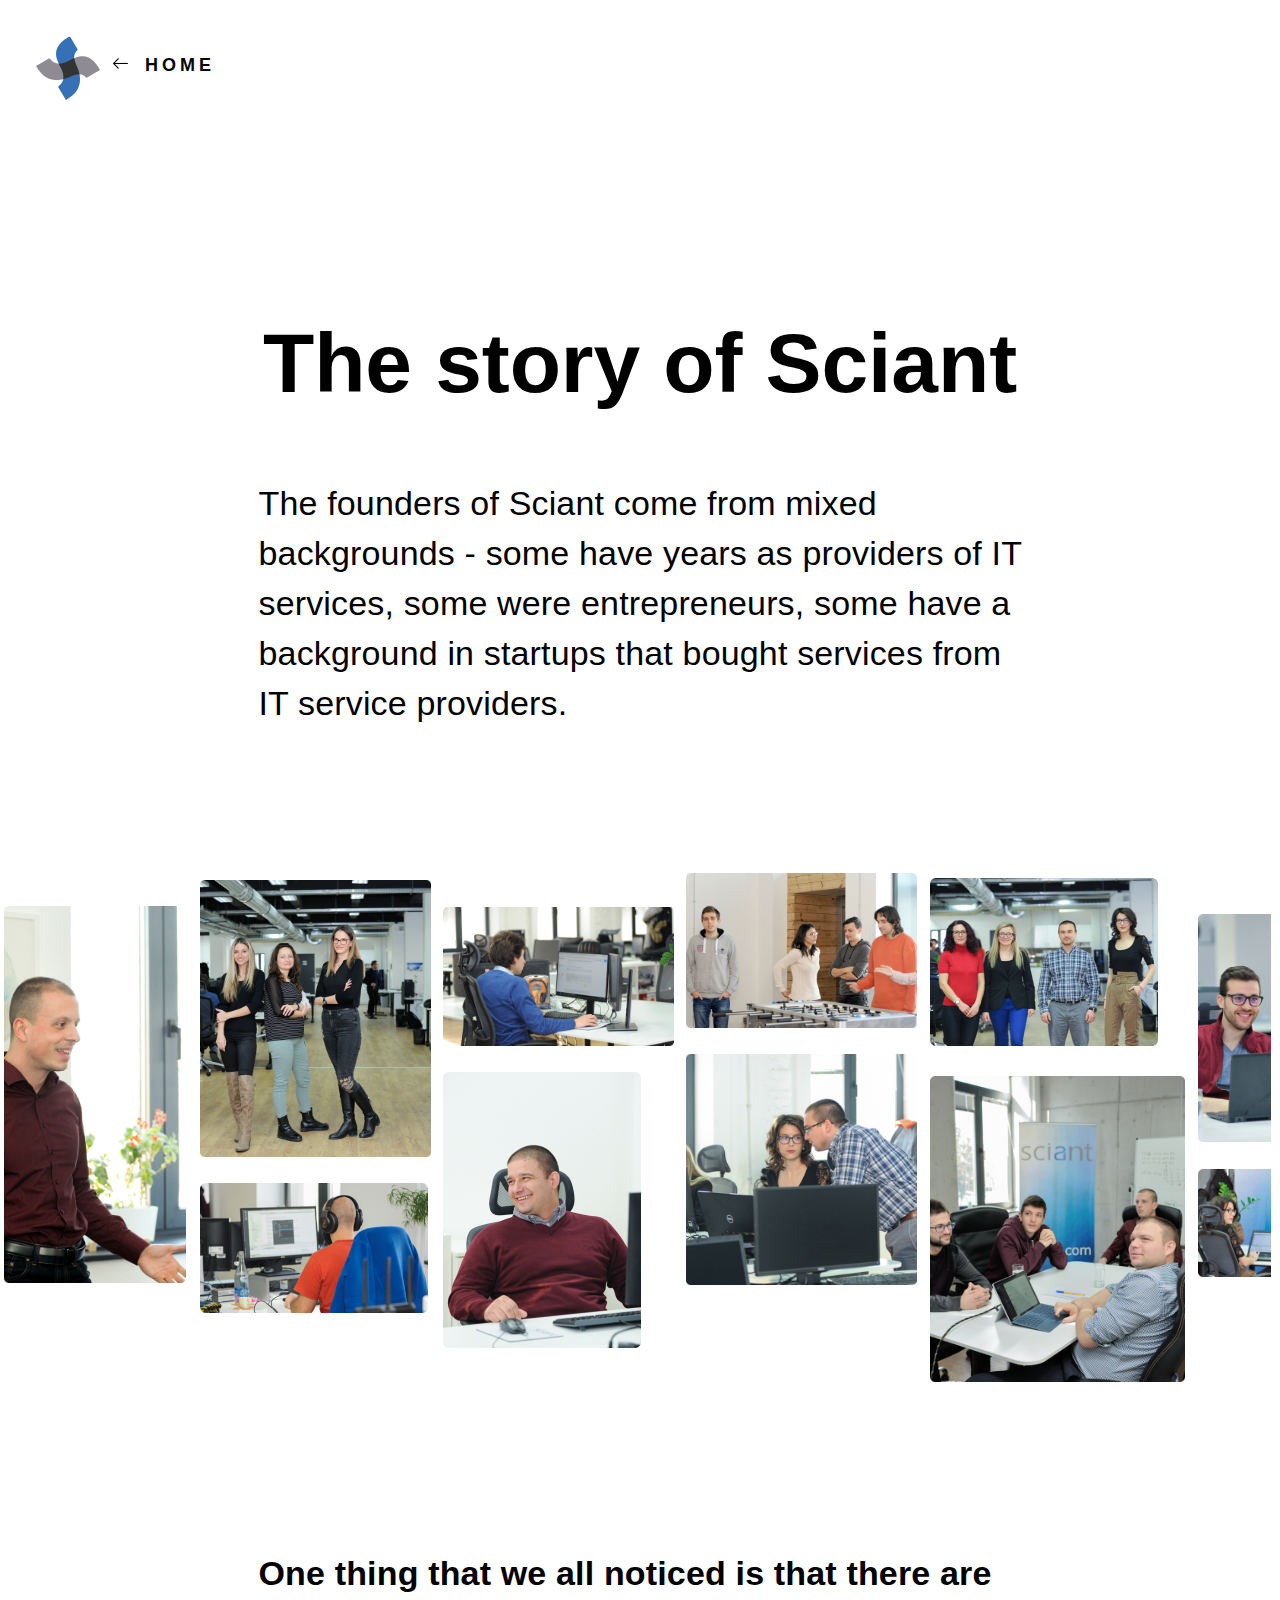
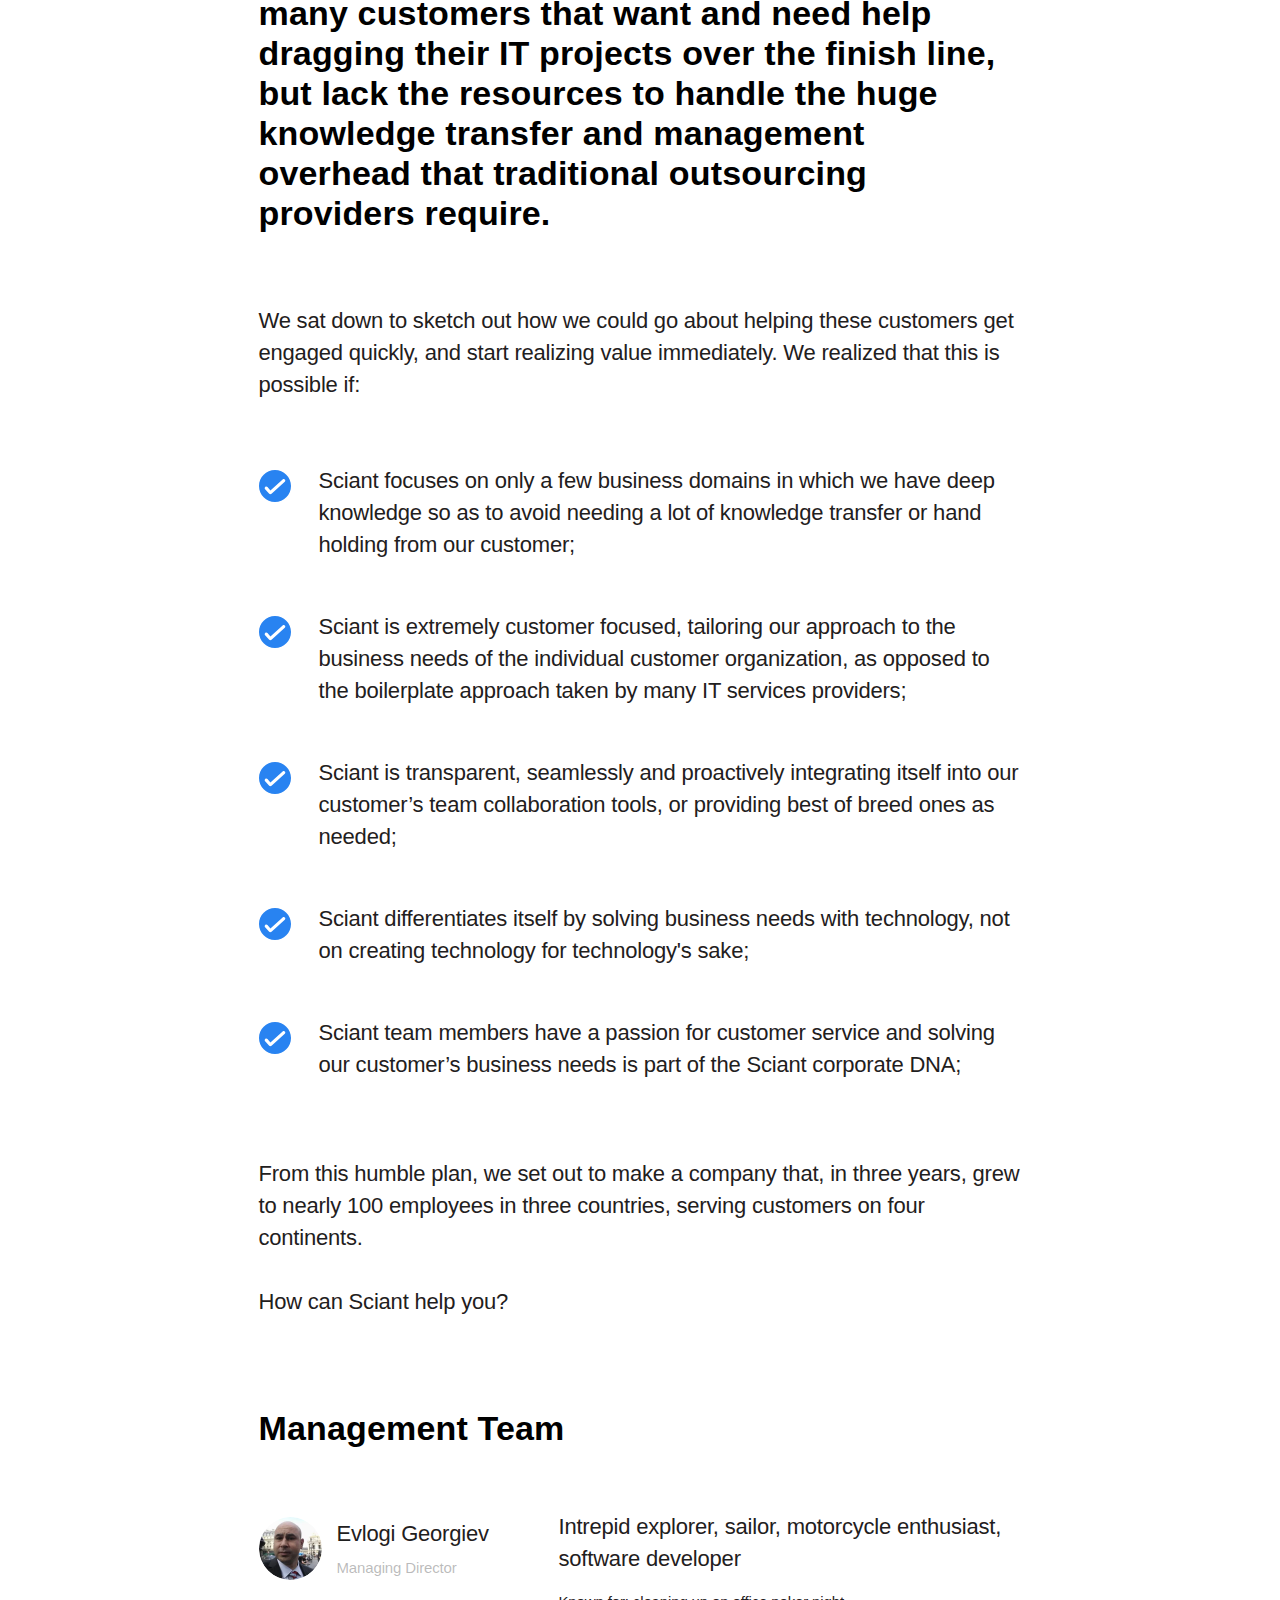
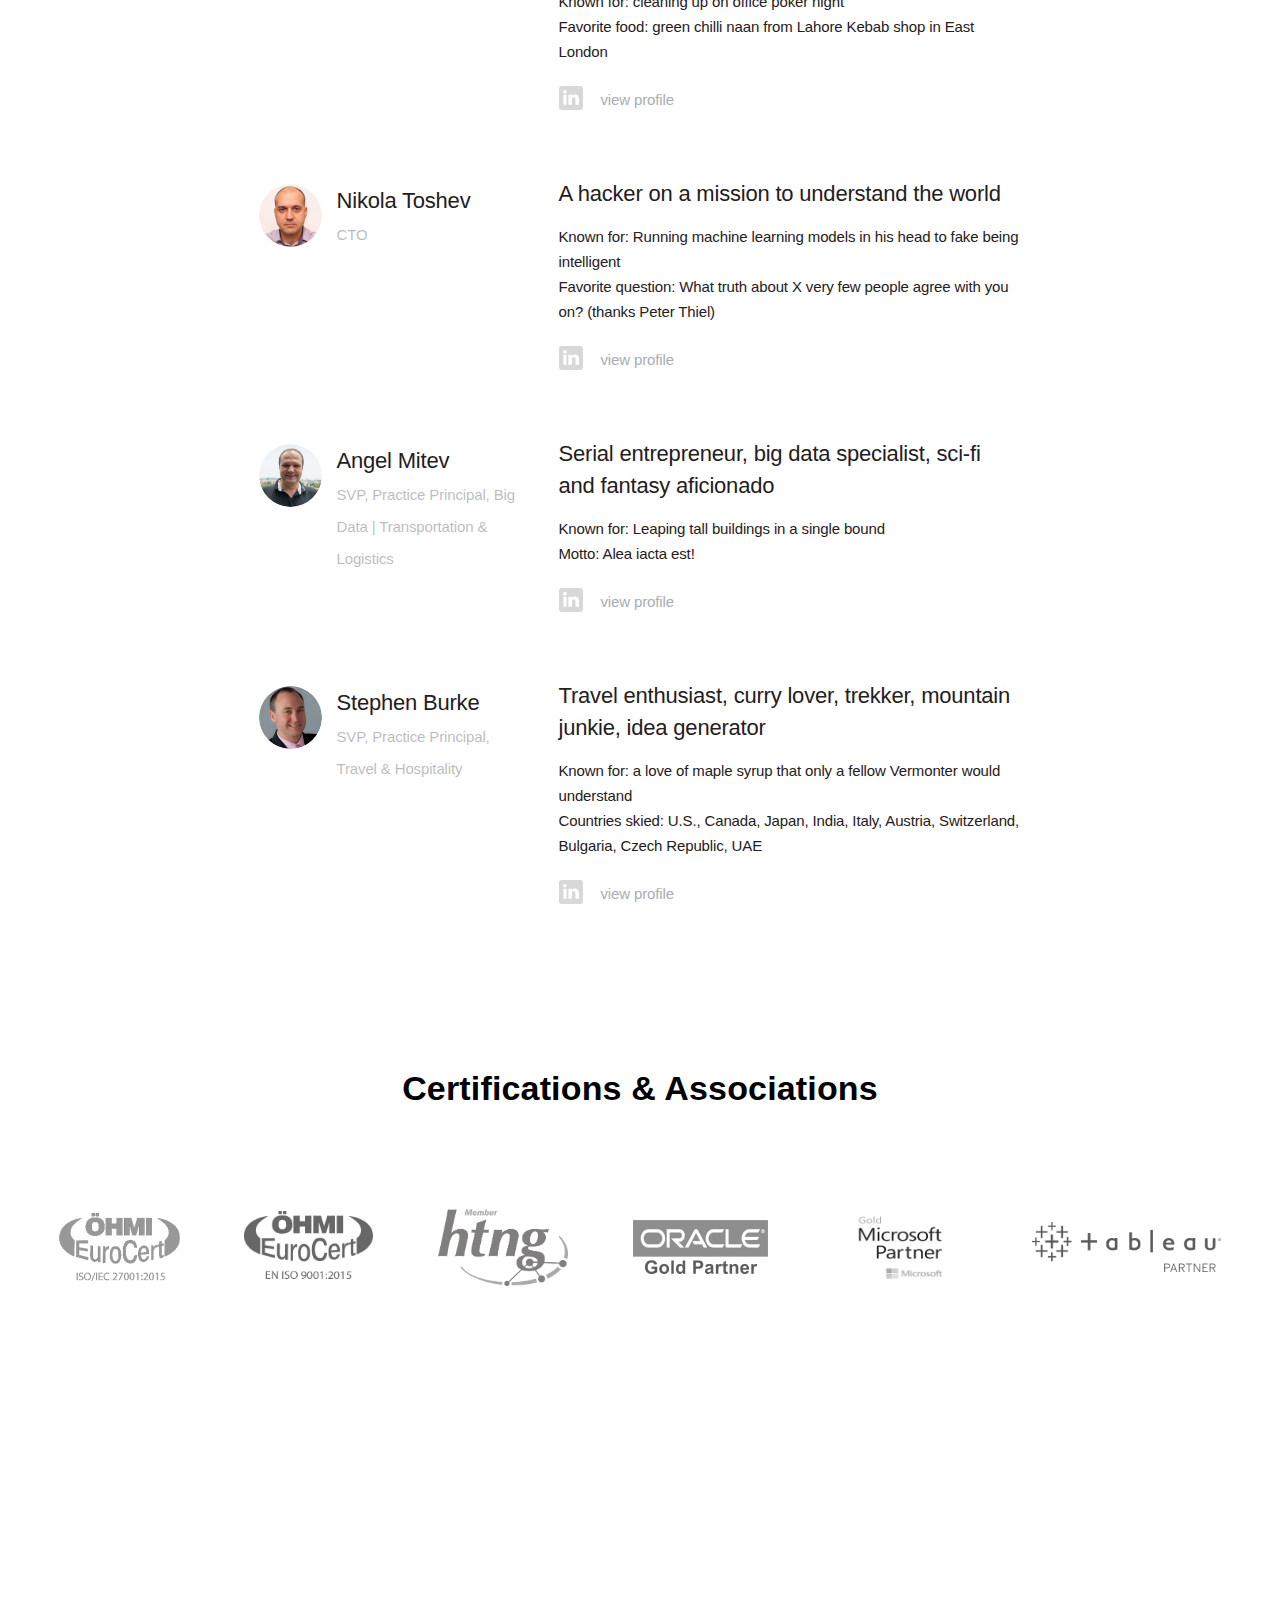
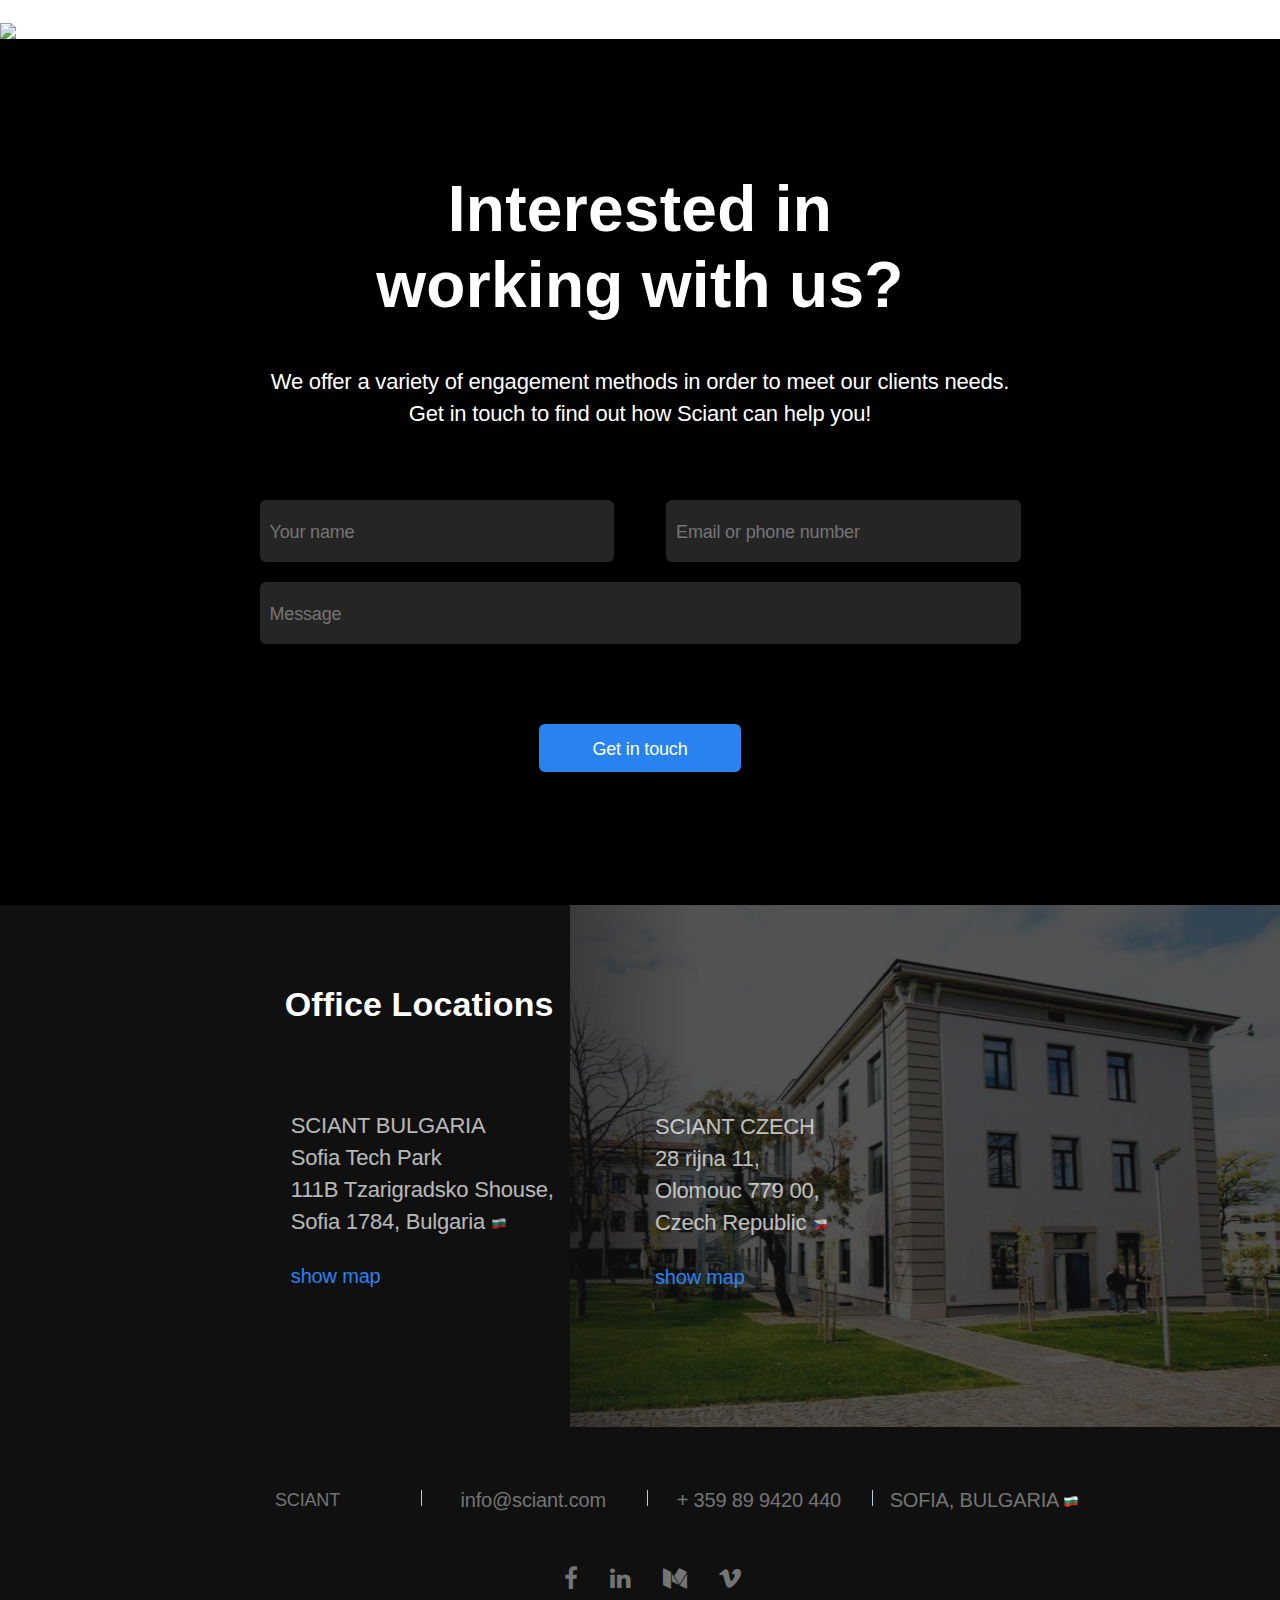
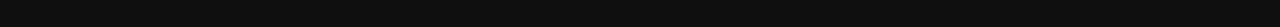
==== commit f6d8caa7: "Added social media icons in the About Us page." ====
--- a/view/about.html
+++ b/view/about.html
@@ -8,6 +8,7 @@
 	<meta name="description" content="The founders of Sciant come from mixed backgrounds - some have years as providers of IT services, some were entrepreneurs, some have a background in startups that bought services from IT service providers.">
     <link href="../styles/index.css" rel="stylesheet" />
     <link rel="icon" href="../assets/desktop/Logo.png">
+	<link rel="stylesheet" href="https://cdnjs.cloudflare.com/ajax/libs/font-awesome/4.7.0/css/font-awesome.min.css">
     <title>About</title>
 
     <script src="https://ajax.googleapis.com/ajax/libs/jquery/3.3.1/jquery.min.js"></script>
--- a/styles/index.css
+++ b/styles/index.css
@@ -767,7 +767,7 @@
 }
 
 #footer {
-    height: 140px;
+    height: 200px;
     color: #757575;
     background-color: rgba(3, 3, 3, 0.95);
     font-size: 18px;
@@ -777,18 +777,32 @@
 
 }
 
-#footer ul {
+.footer_information {
     padding-top: 63px;
     justify-content: space-between;
     width: 70%;
     margin: auto;
 }
 
-#footer li {
+.footer_information_el {
     border-right: 1px solid #C4CBD3;
     padding-right: 2%;
     height: 16px;
     width: 191px;
+    text-align: center;
+    margin-right: 10px;
+}
+
+.footer_icon_list {
+    padding-top: 63px;
+    justify-content: space-between;
+    width: 15%;
+    margin: auto;
+}
+
+.footer_icon_element {
+    padding-right: 2%;
+    height: 16px;
     text-align: center;
     margin-right: 10px;
 }
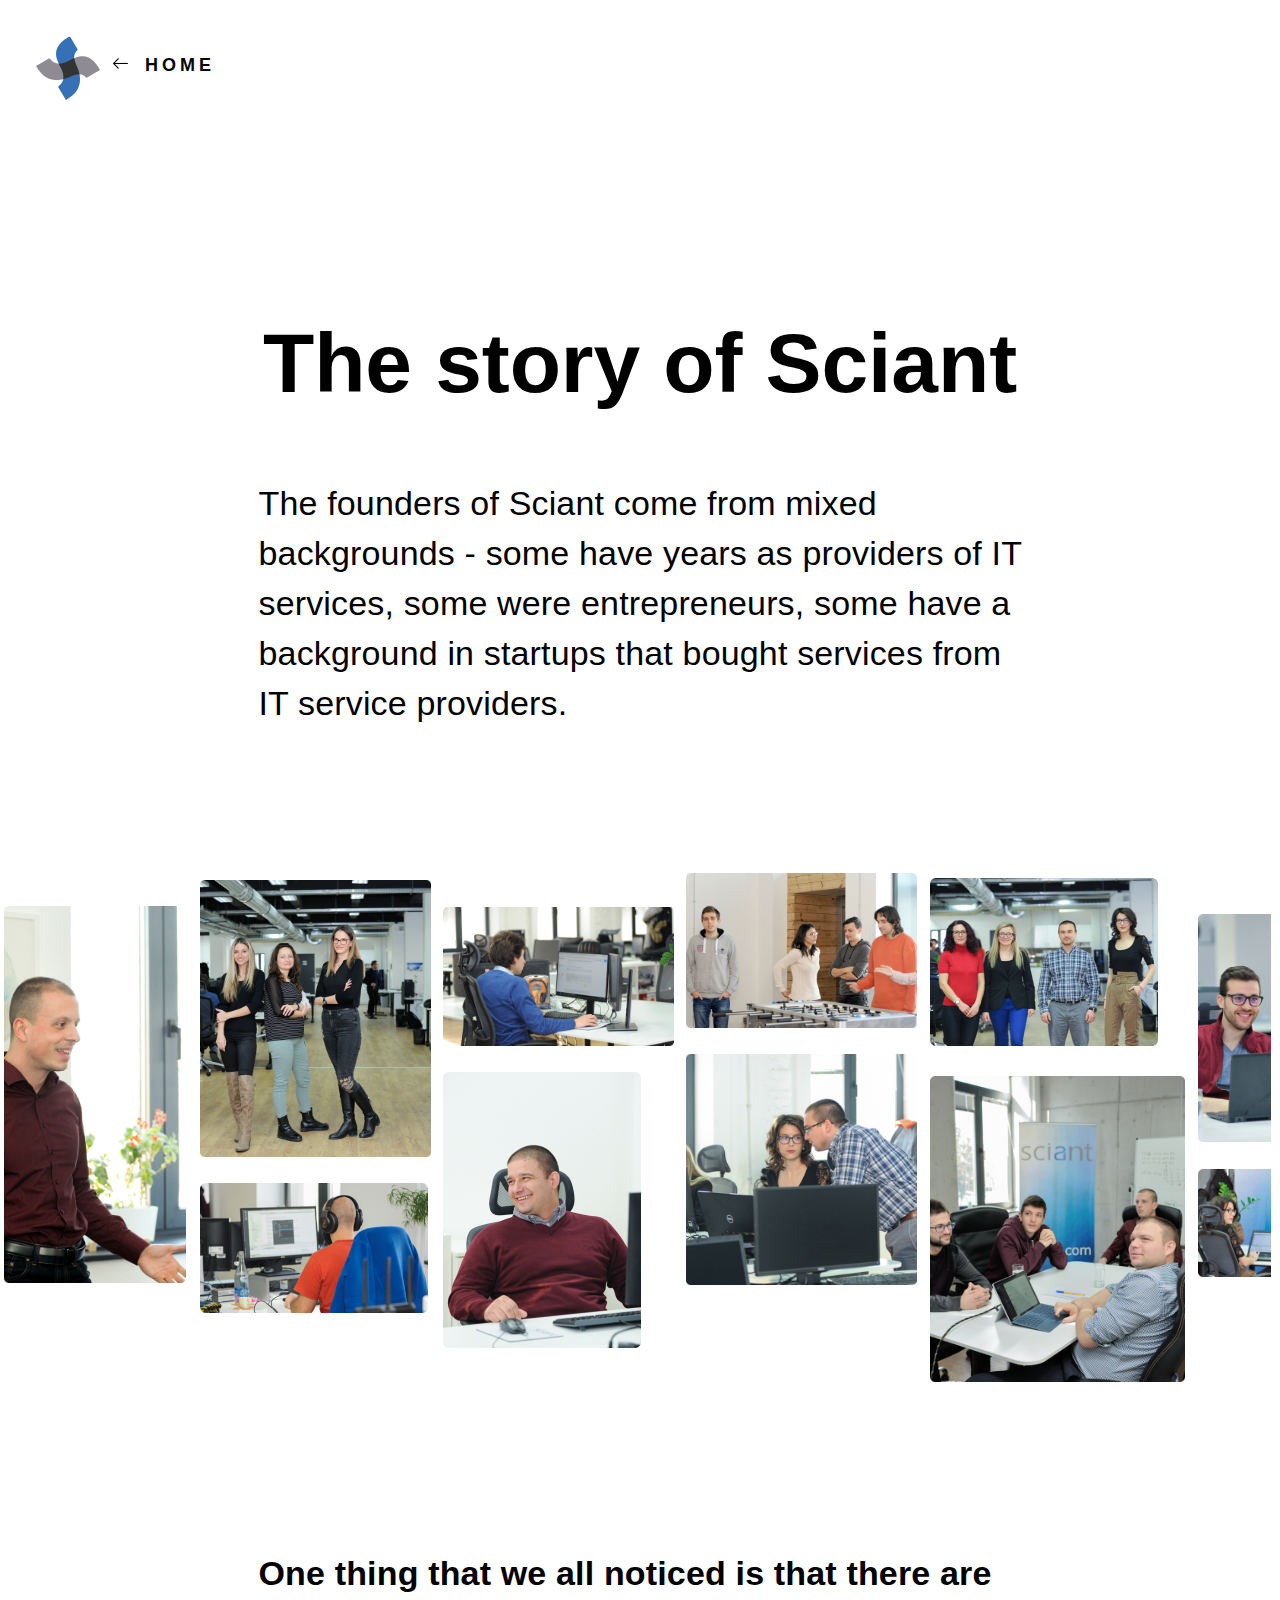
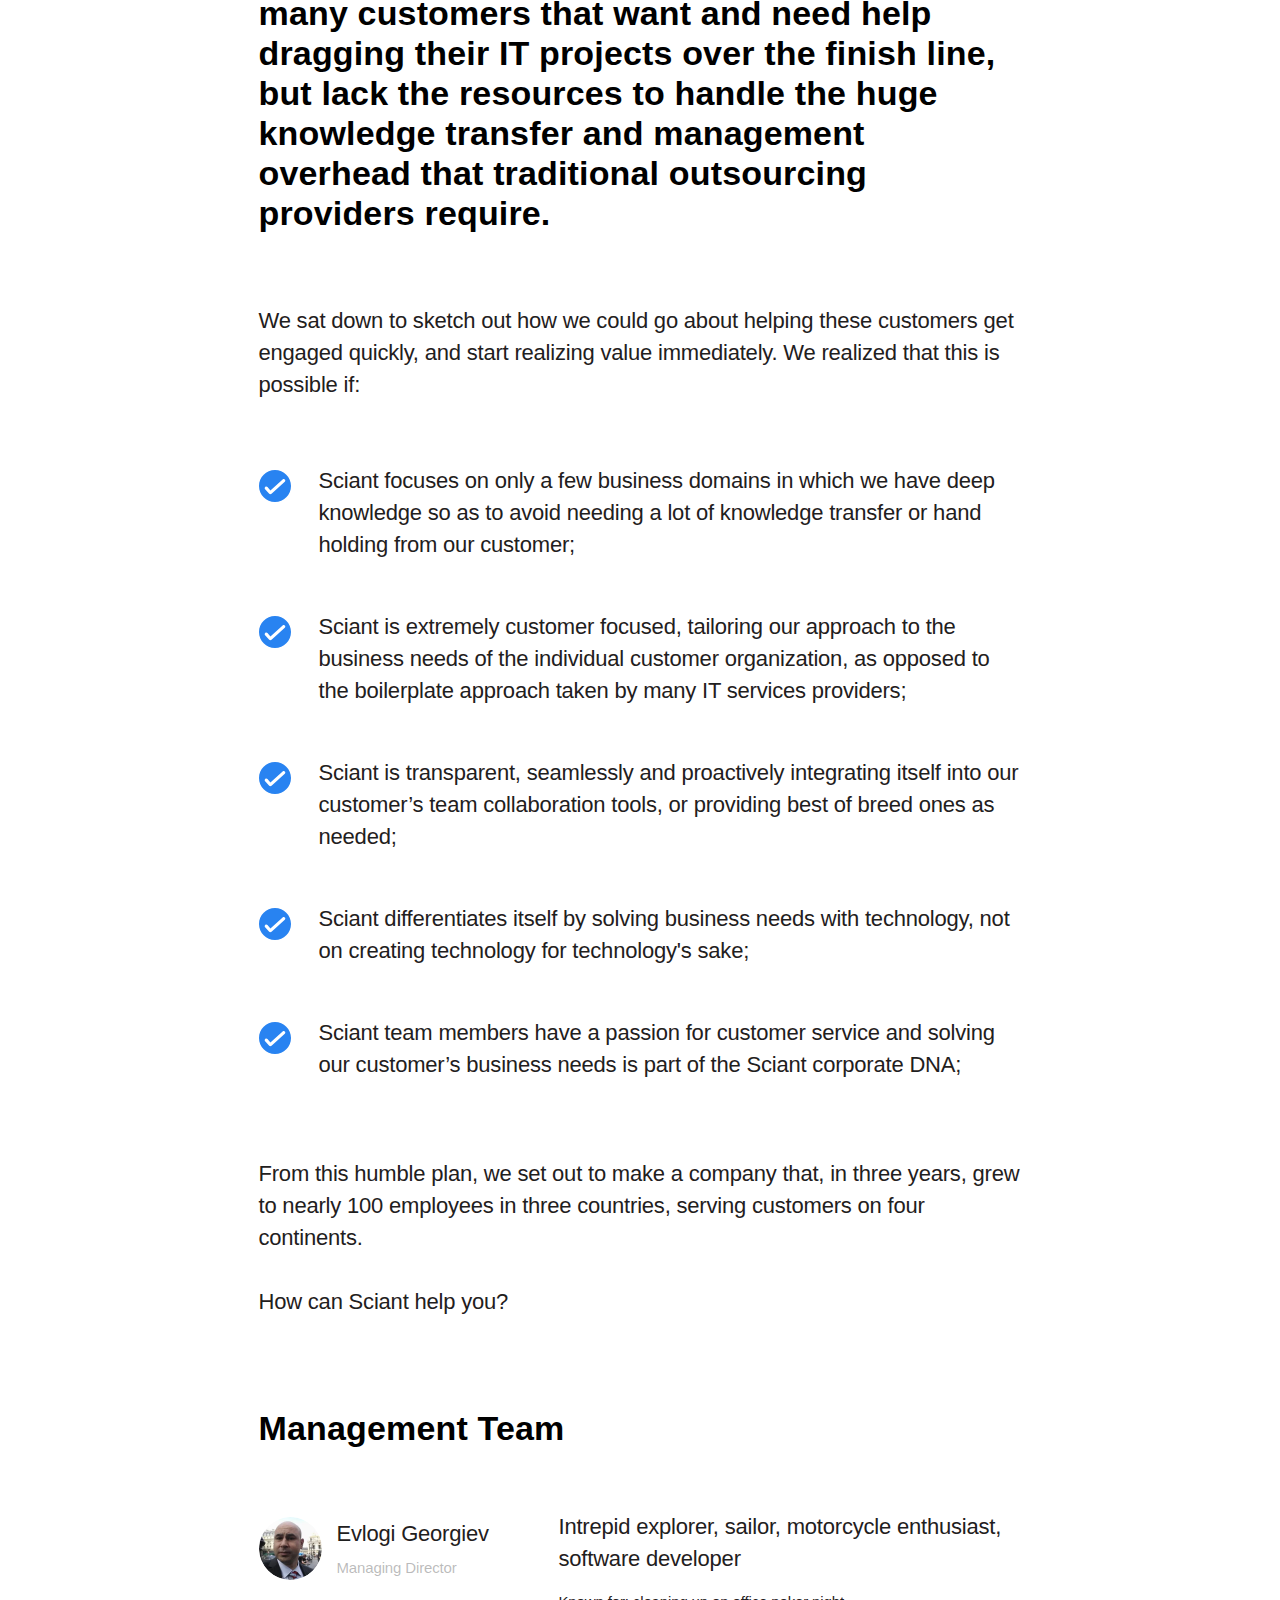
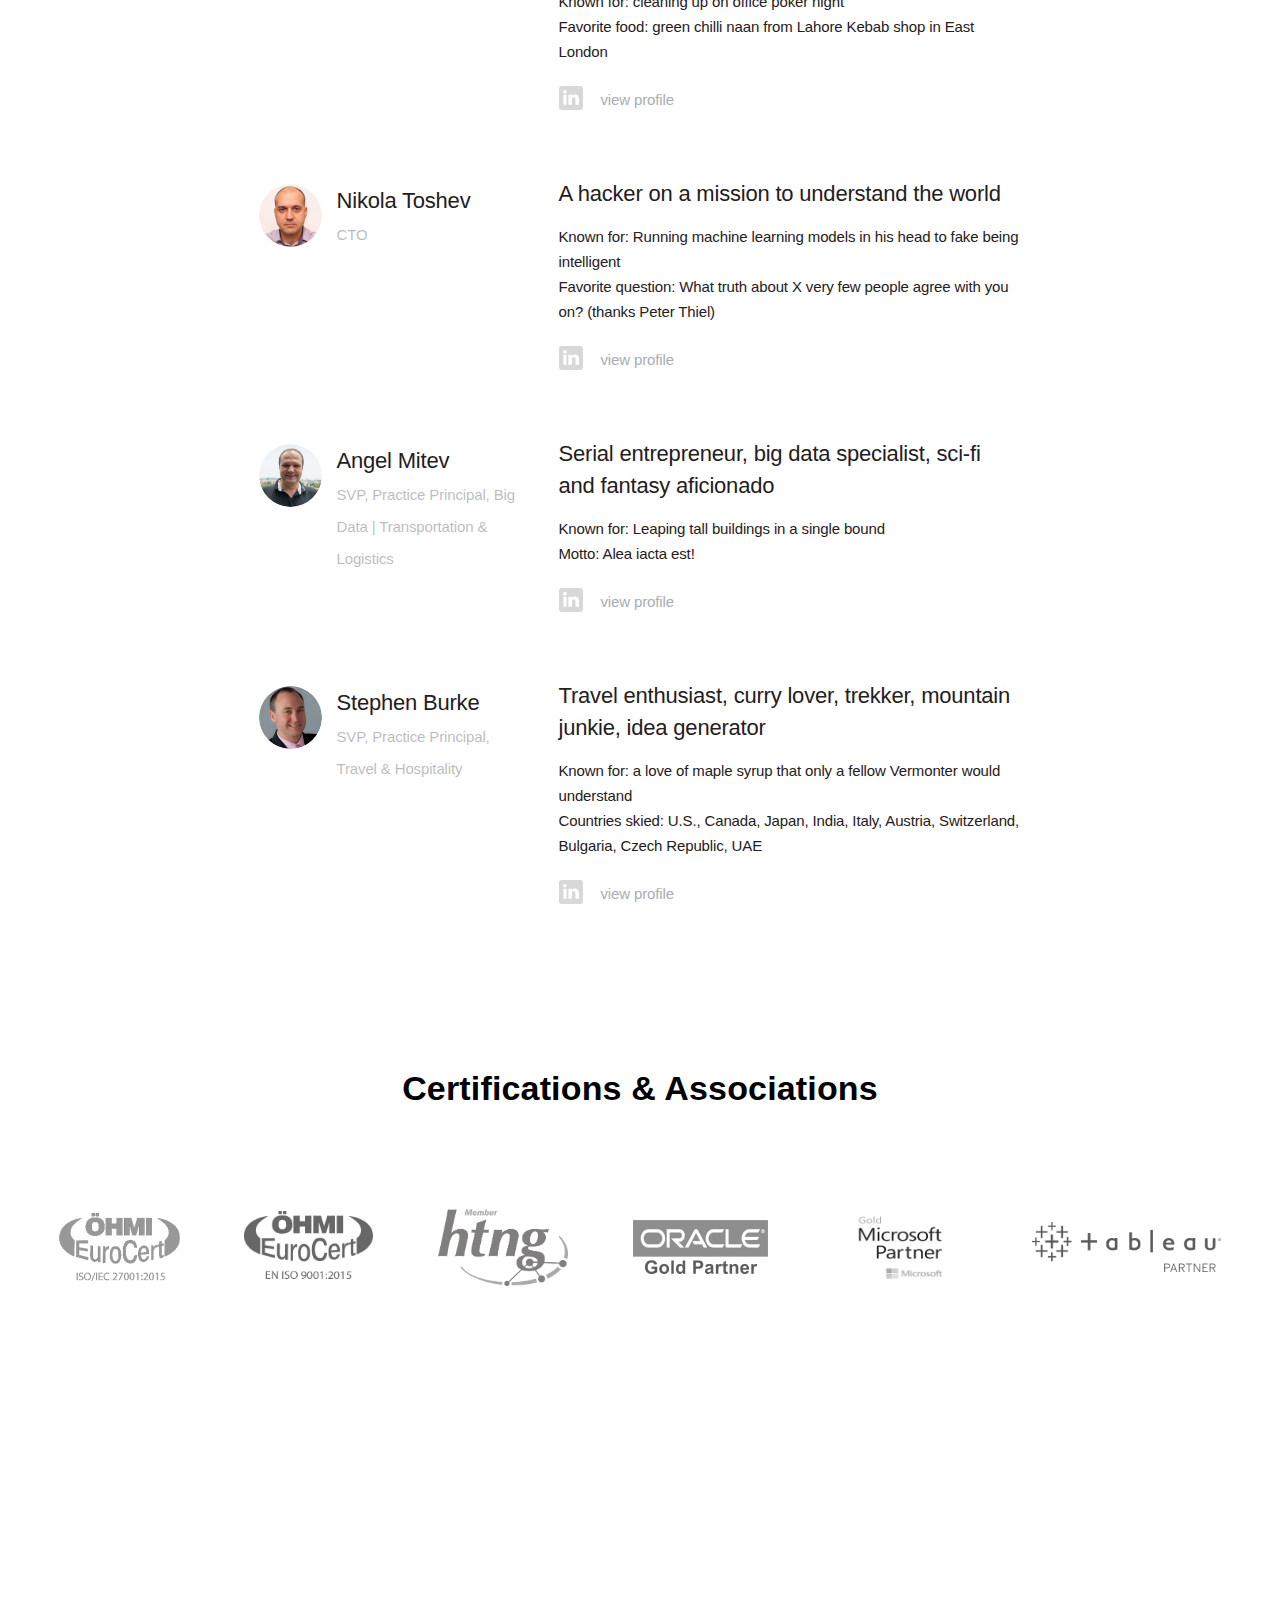
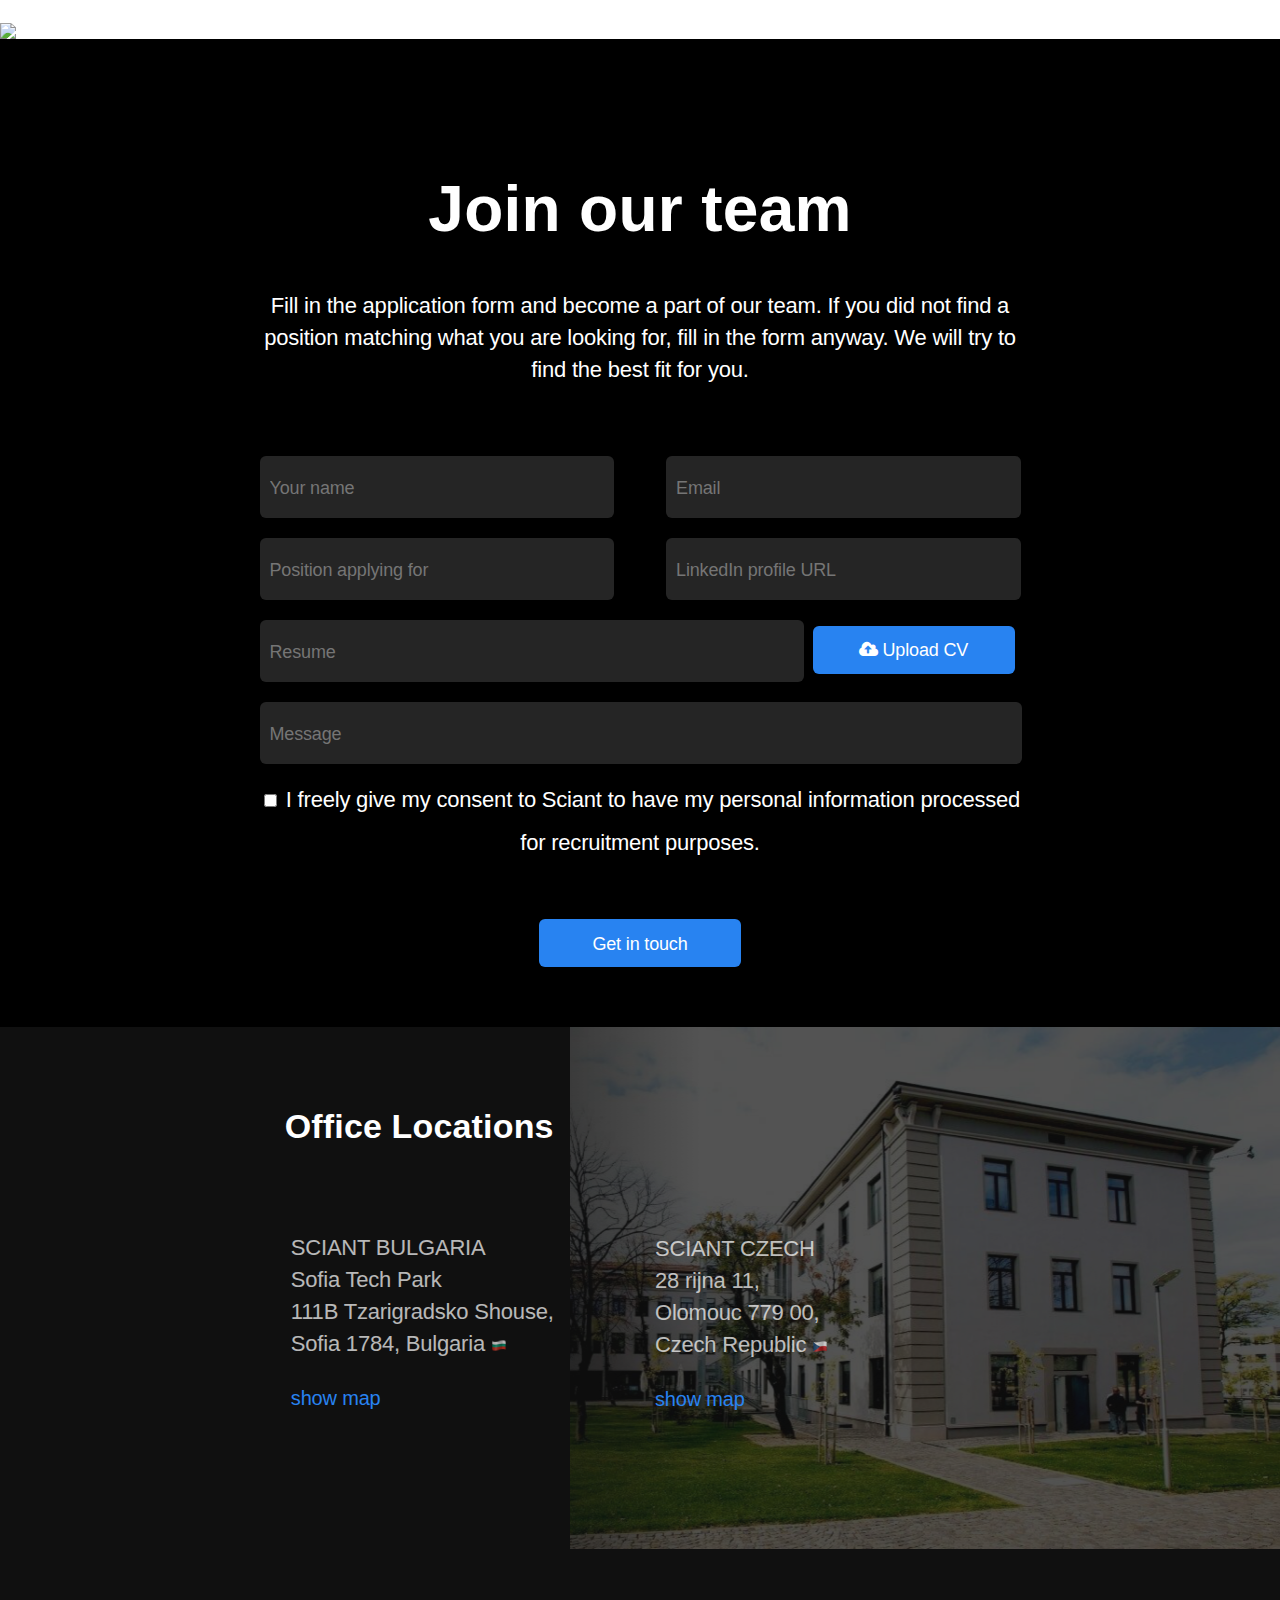
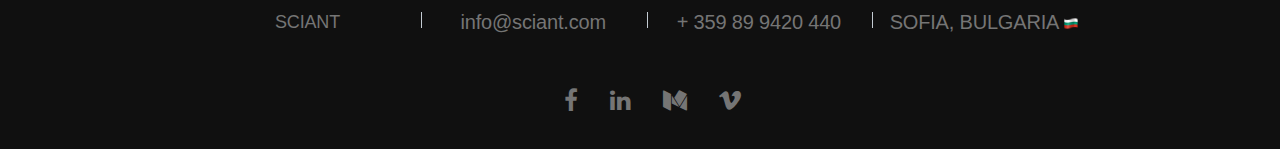
==== commit a19a5c56: "Added new contact form for employees." ====
--- a/view/about.html
+++ b/view/about.html
@@ -2,6 +2,10 @@
 <html lang="en">
 
 <head>
+	<!-- The core Firebase JS SDK is always required and must be listed first -->
+	<script src="https://www.gstatic.com/firebasejs/6.6.2/firebase-app.js"></script>
+	<script src="https://www.gstatic.com/firebasejs/6.6.2/firebase-storage.js"></script>
+
     <meta charset="UTF-8">
     <meta name="viewport" content="width=device-width, initial-scale=1.0">
     <meta http-equiv="X-UA-Compatible" content="ie=edge">
@@ -17,7 +21,7 @@
     <script>
         $(function () {
             $("#footer").load("footer.html");
-            $('#contact').load('contact.html')
+            $('#contact').load('employeecontact.html')
         });
     </script>
 
--- a/styles/index.css
+++ b/styles/index.css
@@ -2,7 +2,7 @@
     width: device-width;
 }
 
-.emailNotValidTip {
+.formNotValidTip {
 	color: #cc0000;
     font-size: 22px;
     font-weight: bold;
@@ -317,6 +317,10 @@
     display: block;
 }
 
+#contactID {
+    margin-top: -30px;
+}
+
 #services {
     margin-top: -30px;
 }
@@ -723,6 +727,57 @@
     margin: auto;
 }
 
+#employeecontact {
+    min-height: 866px;
+    background-color: #000000;
+    text-align: center;
+    color: #FFFFFF;
+    margin-top: 188px;
+}
+
+#employeecontact h2 {
+    margin: auto;
+    padding-top: 132px;
+    max-width: 628px;
+    color: #FFFFFF;
+    padding-bottom: 43px;
+}
+
+#employeecontact p {
+    max-width: 761px;
+    margin: auto;
+}
+
+.upload-div{
+	display: flex;
+	justify-content: space-between;
+}
+
+.file-upload-label {
+	display: block;
+    background-color: #2883F1;
+    width: 202px;
+    height: 48px;
+    text-align: center;
+    border-radius: 6px;
+    margin: 6px;
+	font-size: 18px;
+	font-weight: 500;
+	letter-spacing: -0.16px;
+	line-height: 48px;
+	border: none;
+}
+
+.upload-filename {
+	max-width: 663px;
+    width: 70%;
+}
+
+.employee-message {
+	max-width: 750px;
+    width: 100%;
+}
+
 form {
     padding-top: 70px;
     display: flex;
@@ -744,6 +799,23 @@
     font-size: inherit;
 }
 
+select {
+    color: #FFFFFF;
+    background-color: rgba(250, 250, 250, 0.15);
+    height: 60px;
+    border: none;
+    border-radius: 6px;
+    margin-bottom: 20px;
+    padding-left: 10px;
+    font-size: inherit;
+}
+
+option {
+    margin: 40px;
+    color: rgba(250, 250, 250, 0.15);
+    color: #FFFFFF;
+}
+
 .user {
     display: flex;
     justify-content: space-between;
@@ -754,7 +826,24 @@
     width: 45%;
 }
 
+.user select {
+    max-width: 463px;
+    width: 46%;
+}
+
+.consent {
+	height: auto;
+}
+
 input::placeholder {
+    color: #757575;
+    font-size: 18px;
+    font-weight: 500;
+    letter-spacing: -0.16px;
+    line-height: 21px;
+}
+
+select::placeholder {
     color: #757575;
     font-size: 18px;
     font-weight: 500;
@@ -1193,6 +1282,16 @@
 
 .location a {
     color: #2883F1;
+}
+
+input[type="file"] {
+    display: none;
+}
+.custom-file-upload {
+    border: 1px solid #ccc;
+    display: inline-block;
+    padding: 6px 12px;
+    cursor: pointer;
 }
 
 @media (max-width: 1545px) {
@@ -1688,11 +1787,15 @@
         width: 92%;
     }
 
+	.user select {
+        width: 92%;
+    }
+	
     .message {
         width: 92%;
         height: 149px;
     }
-
+	
     input::placeholder {
         padding-left: 15px;
         height: 21px;
@@ -1703,8 +1806,18 @@
         vertical-align: top;
     }
 
+	select::placeholder {
+        padding-left: 15px;
+        height: 21px;
+        font-size: 18px;
+        font-weight: 500;
+        letter-spacing: -0.16px;
+        line-height: 21px;
+        vertical-align: top;
+    }
+	
     #footer {
-        height: 212px;
+        height: 400px;
     }
 
     #footer ul {
@@ -1996,5 +2109,12 @@
         display: inline-block;
         padding-bottom: 30px;
     }
+	
+	.footer_icon_list {
+		flex-direction: row;
+	    flex-wrap: nowrap;
+	    justify-content: flex-start;
+	    width: 100%;
+	}
 
 }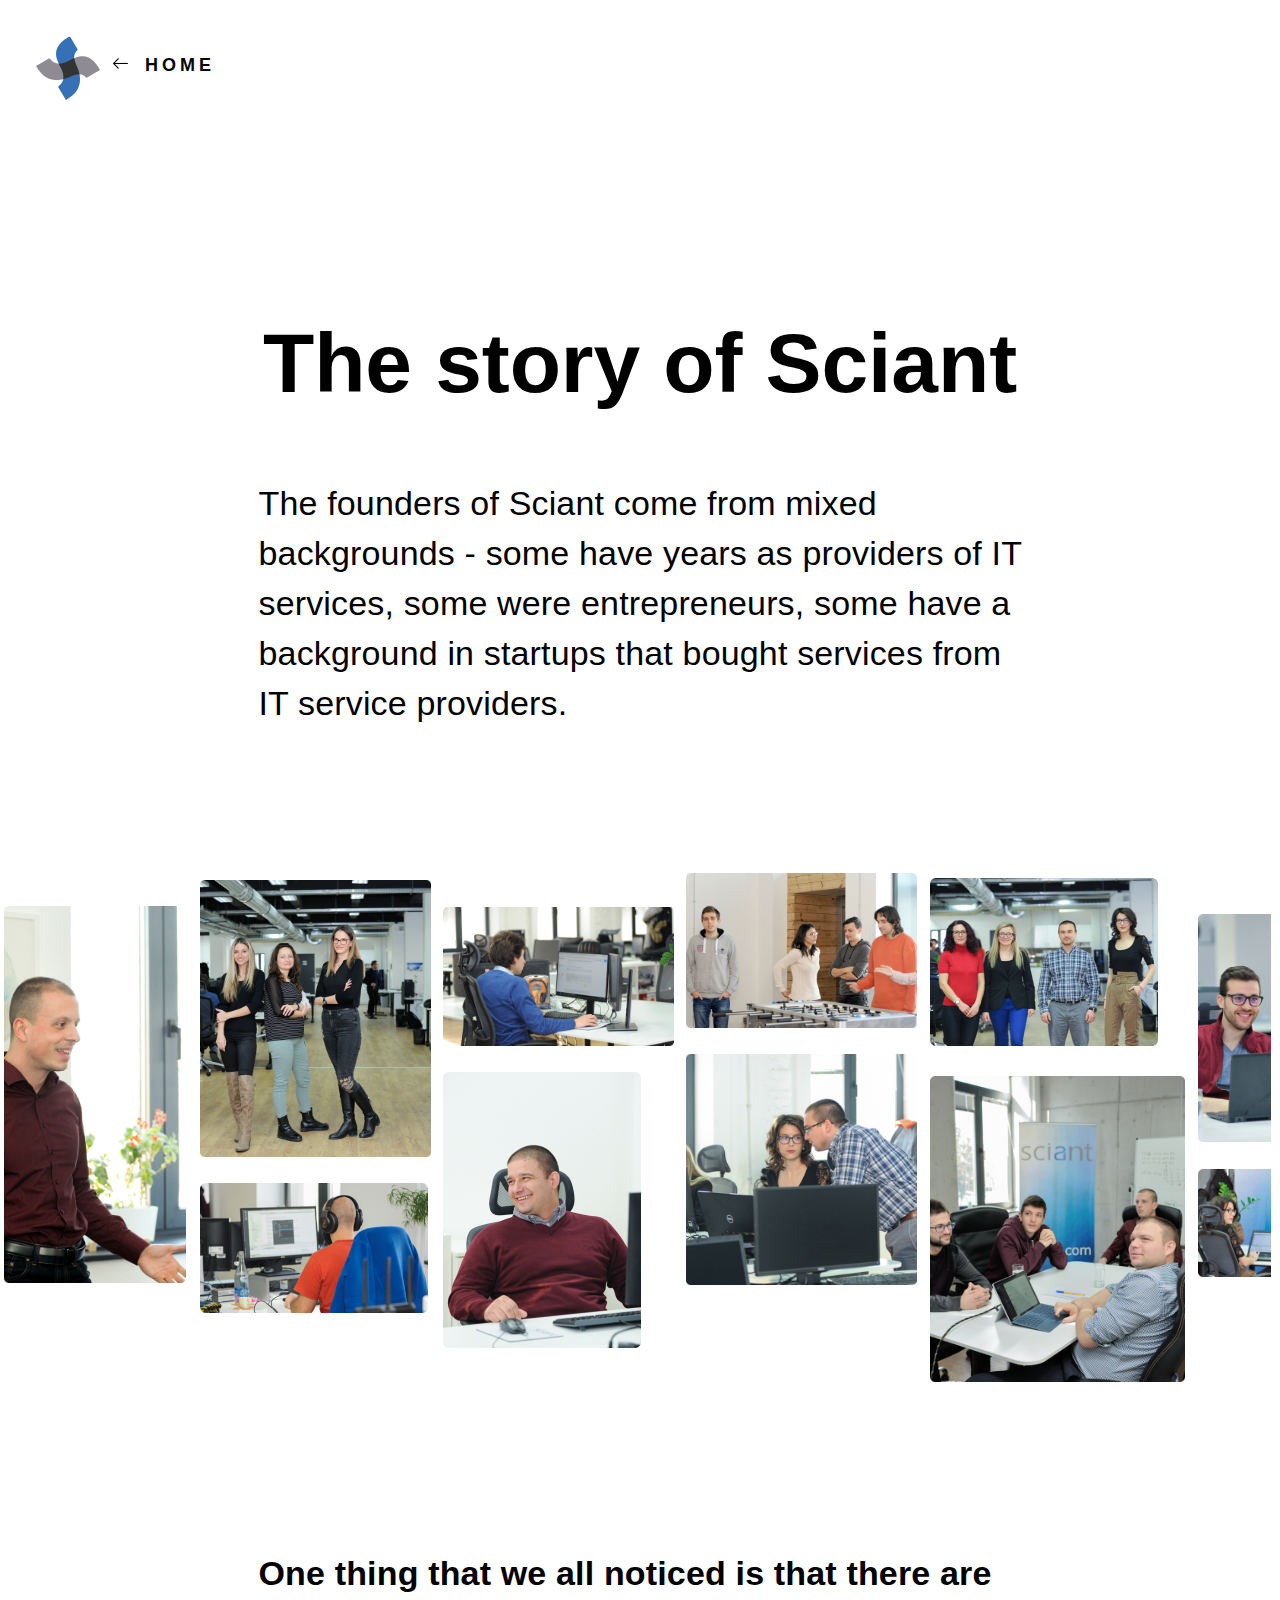
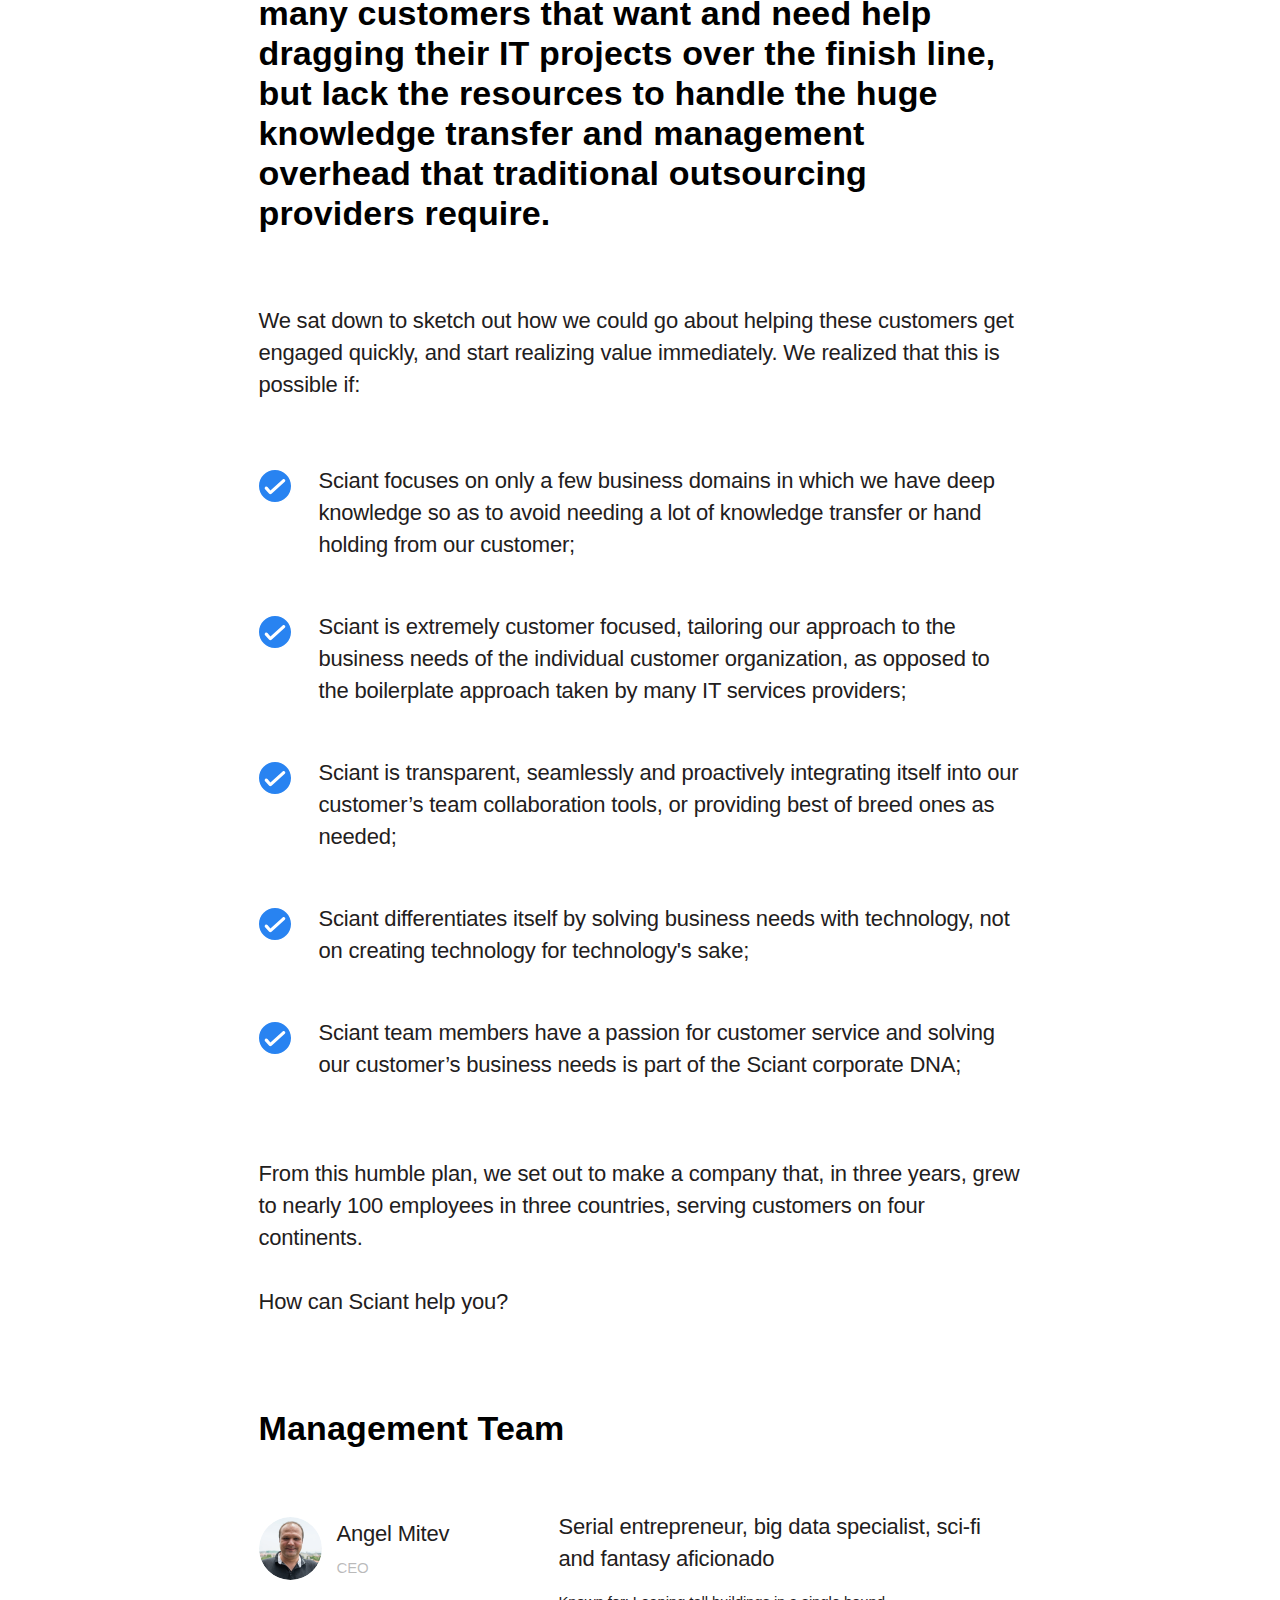
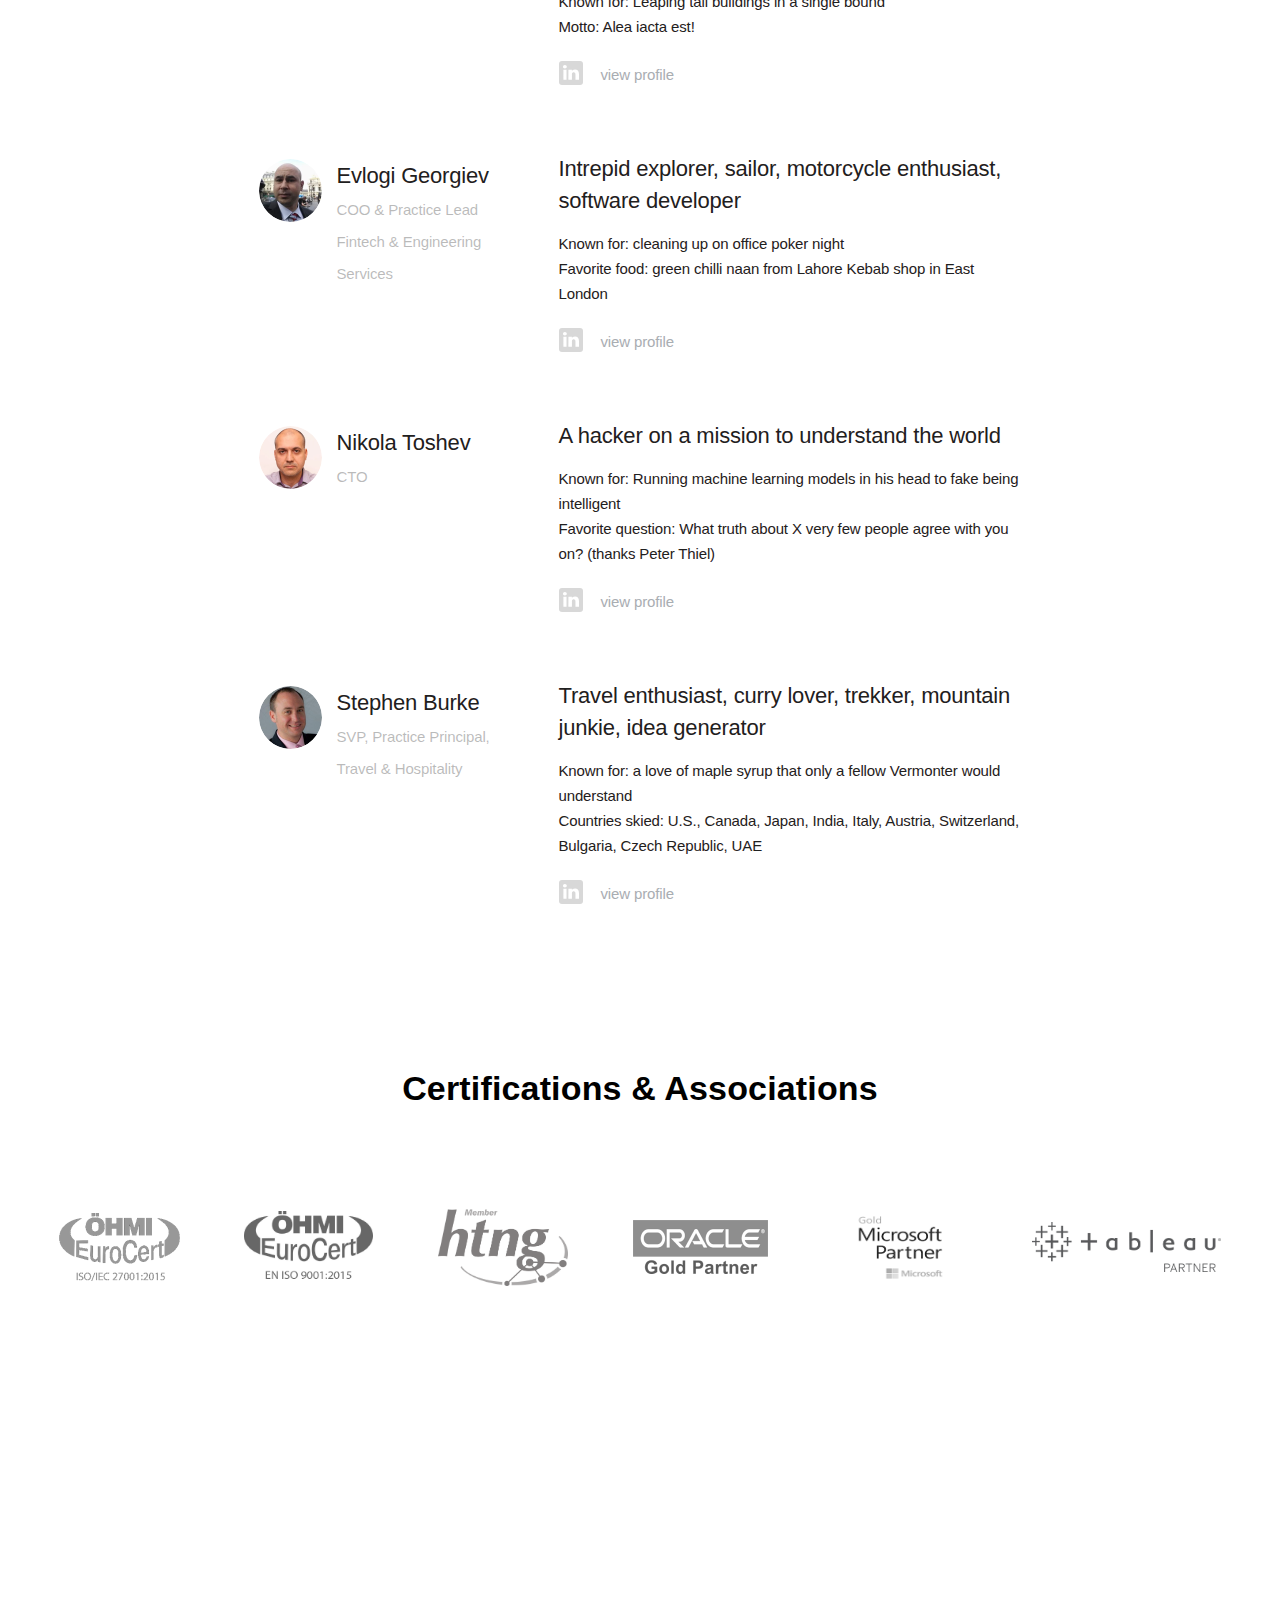
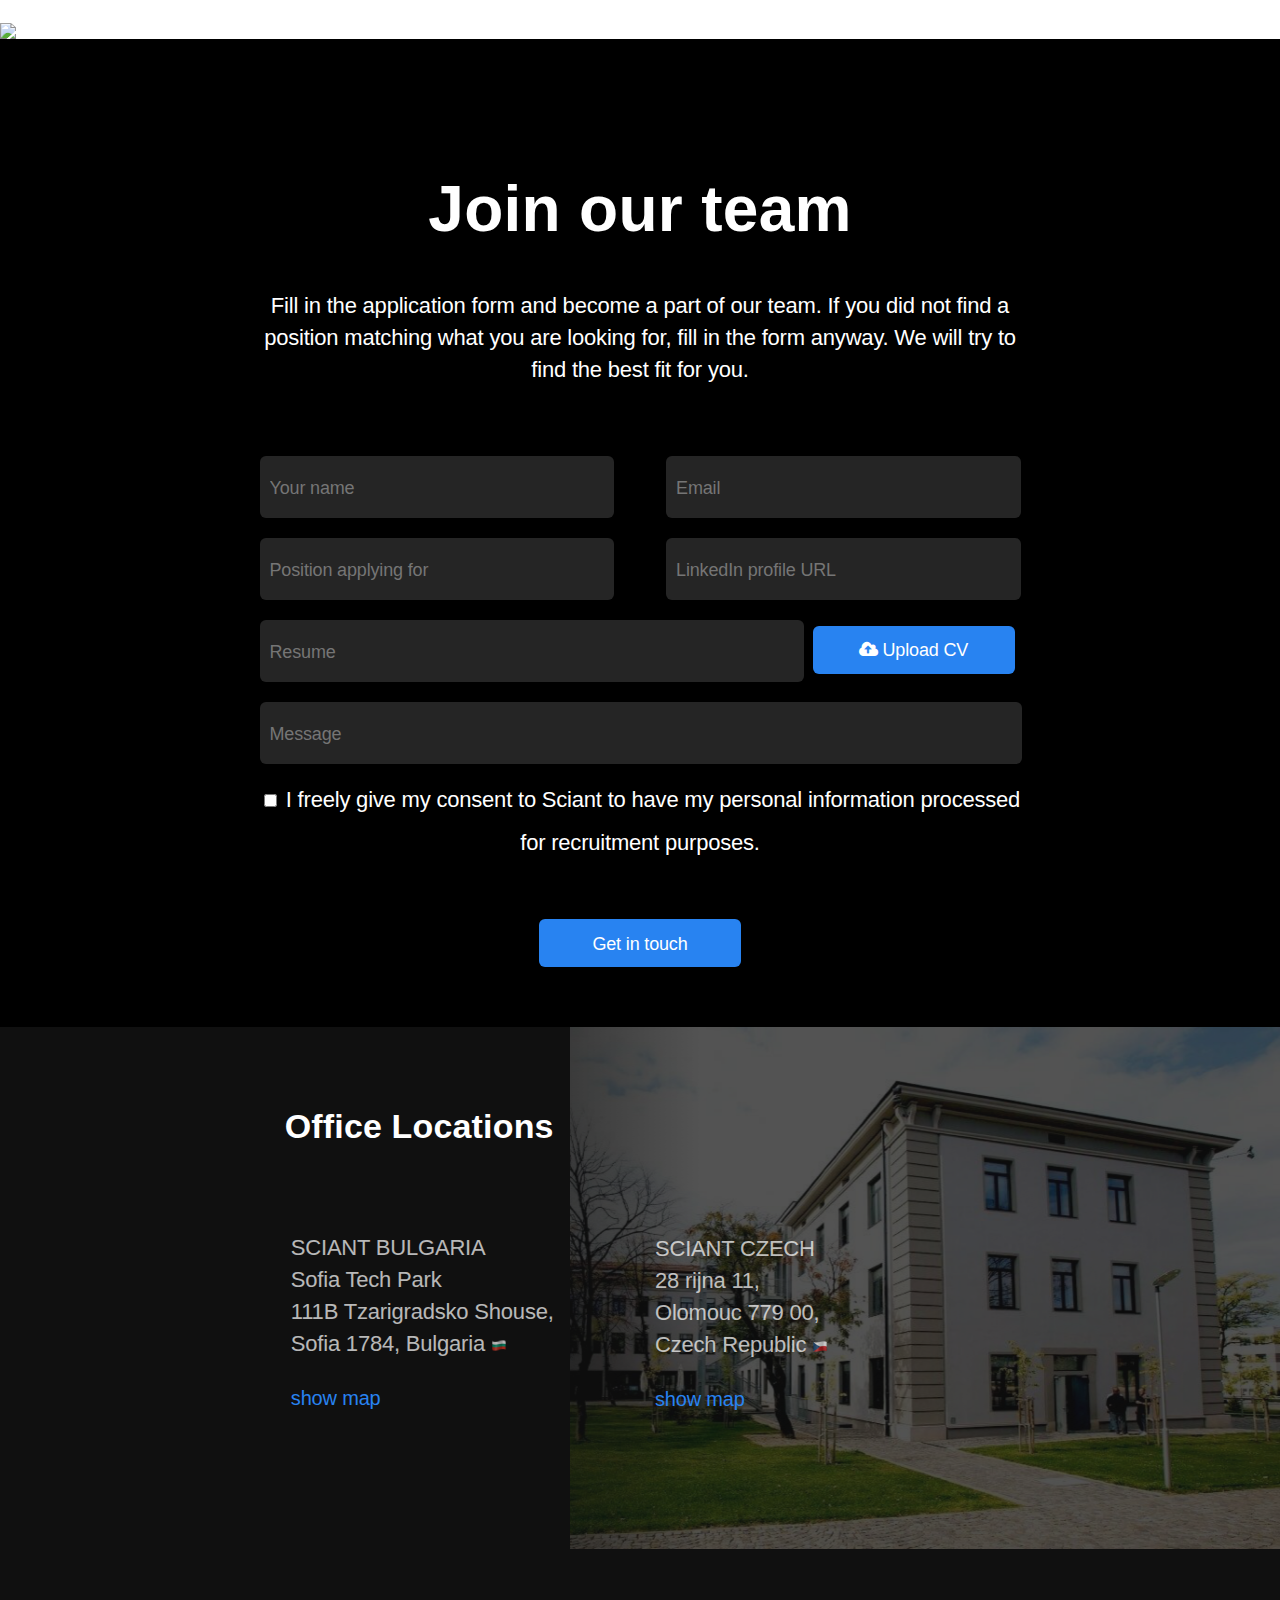
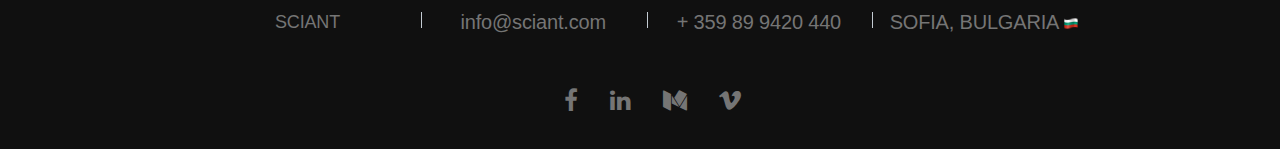
==== commit 90debe04: "Update about.html" ====
--- a/view/about.html
+++ b/view/about.html
@@ -102,11 +102,24 @@
     <section class="management">
         <h3>Management Team</h3>
         <ul>
+	   <li>
+                <div class="person">
+                    <img src="../assets/desktop/Rectangle 3 Copy 5@2x.png">
+                    <p>Angel Mitev
+                        <br><span>CEO</span></p>
+                </div>
+                <div class="description">
+                    <p>Serial entrepreneur, big data specialist, sci-fi and fantasy aficionado</p>
+                    <span>Known for: Leaping tall buildings in a single bound
+                        <br> Motto: Alea iacta est!</span>
+                    <a class='linkedin' href="https://www.linkedin.com/in/angel-mitev/" target="_blank">view profile</a>
+                </div>
+            </li>
             <li>
                 <div class="person">
                     <img src="../assets/desktop/Rectangle 3 Copy 3@2x.png">
                     <p>Evlogi Georgiev
-                        <br><span>Managing Director</span></p>
+                        <br><span>COO & Practice Lead Fintech & Engineering Services</span></p>
                 </div>
                 <div class="description">
                     <p>Intrepid explorer, sailor, motorcycle enthusiast, software developer</p>
@@ -128,20 +141,7 @@
                     <a class='linkedin' href="https://www.linkedin.com/in/nikola-toshev-7912951/ " target="_blank">view
                         profile</a>
                 </div>
-            </li>
-            <li>
-                <div class="person">
-                    <img src="../assets/desktop/Rectangle 3 Copy 5@2x.png">
-                    <p>Angel Mitev
-                        <br><span>SVP, Practice Principal, Big Data | Transportation & Logistics</span></p>
-                </div>
-                <div class="description">
-                    <p>Serial entrepreneur, big data specialist, sci-fi and fantasy aficionado</p>
-                    <span>Known for: Leaping tall buildings in a single bound
-                        <br> Motto: Alea iacta est!</span>
-                    <a class='linkedin' href="https://www.linkedin.com/in/angel-mitev/" target="_blank">view profile</a>
-                </div>
-            </li>
+	    </li>
             <li>
                 <div class="person">
                     <img src="../assets/desktop/Rectangle 3 Copy 6@2x.png">
@@ -202,4 +202,4 @@
     <div id='footer'></div>
 </body>
 
-</html>+</html>
--- a/styles/index.css
+++ b/styles/index.css
@@ -603,9 +603,9 @@
     opacity: 0.4;
 }
 
-.koridor {
-    height: 31px;
-    width: 115px;
+.dhl {
+    height: 80px;
+    width: 130px;
     opacity: 0.4;
 }
 
